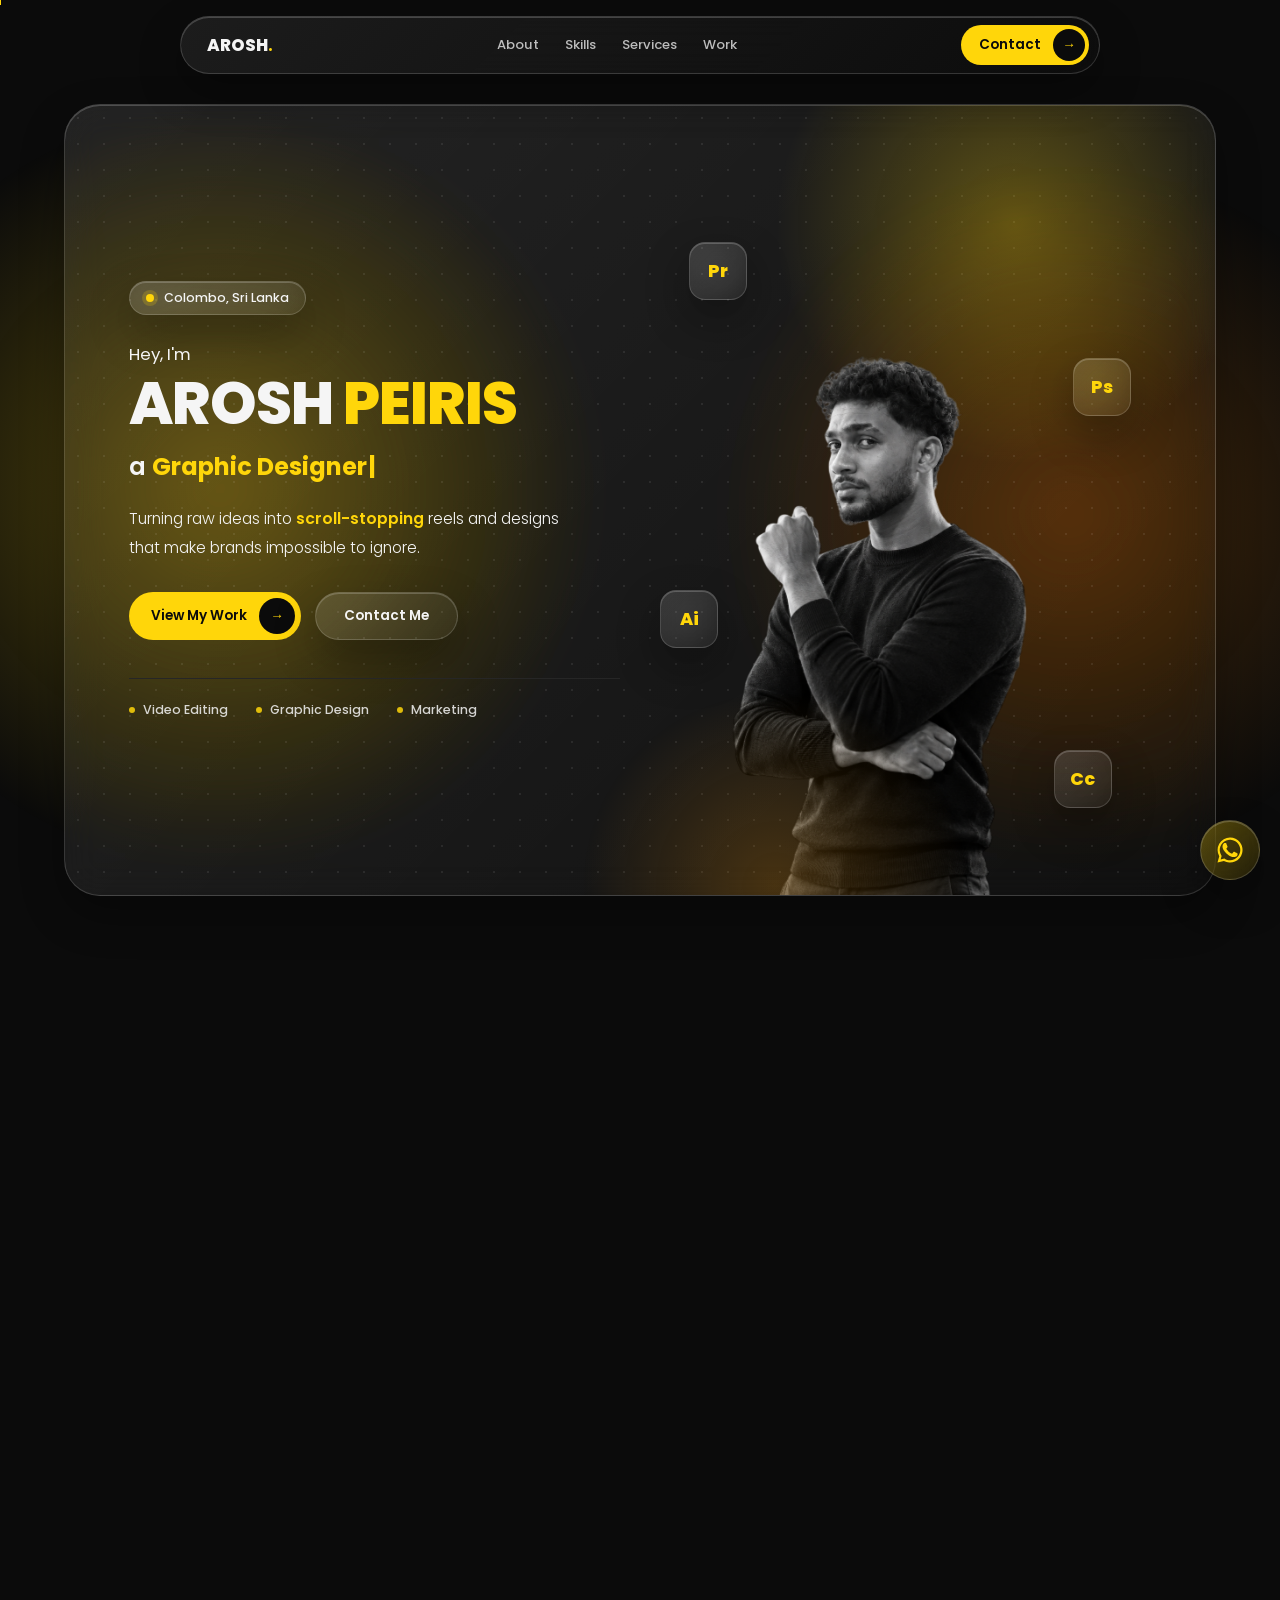
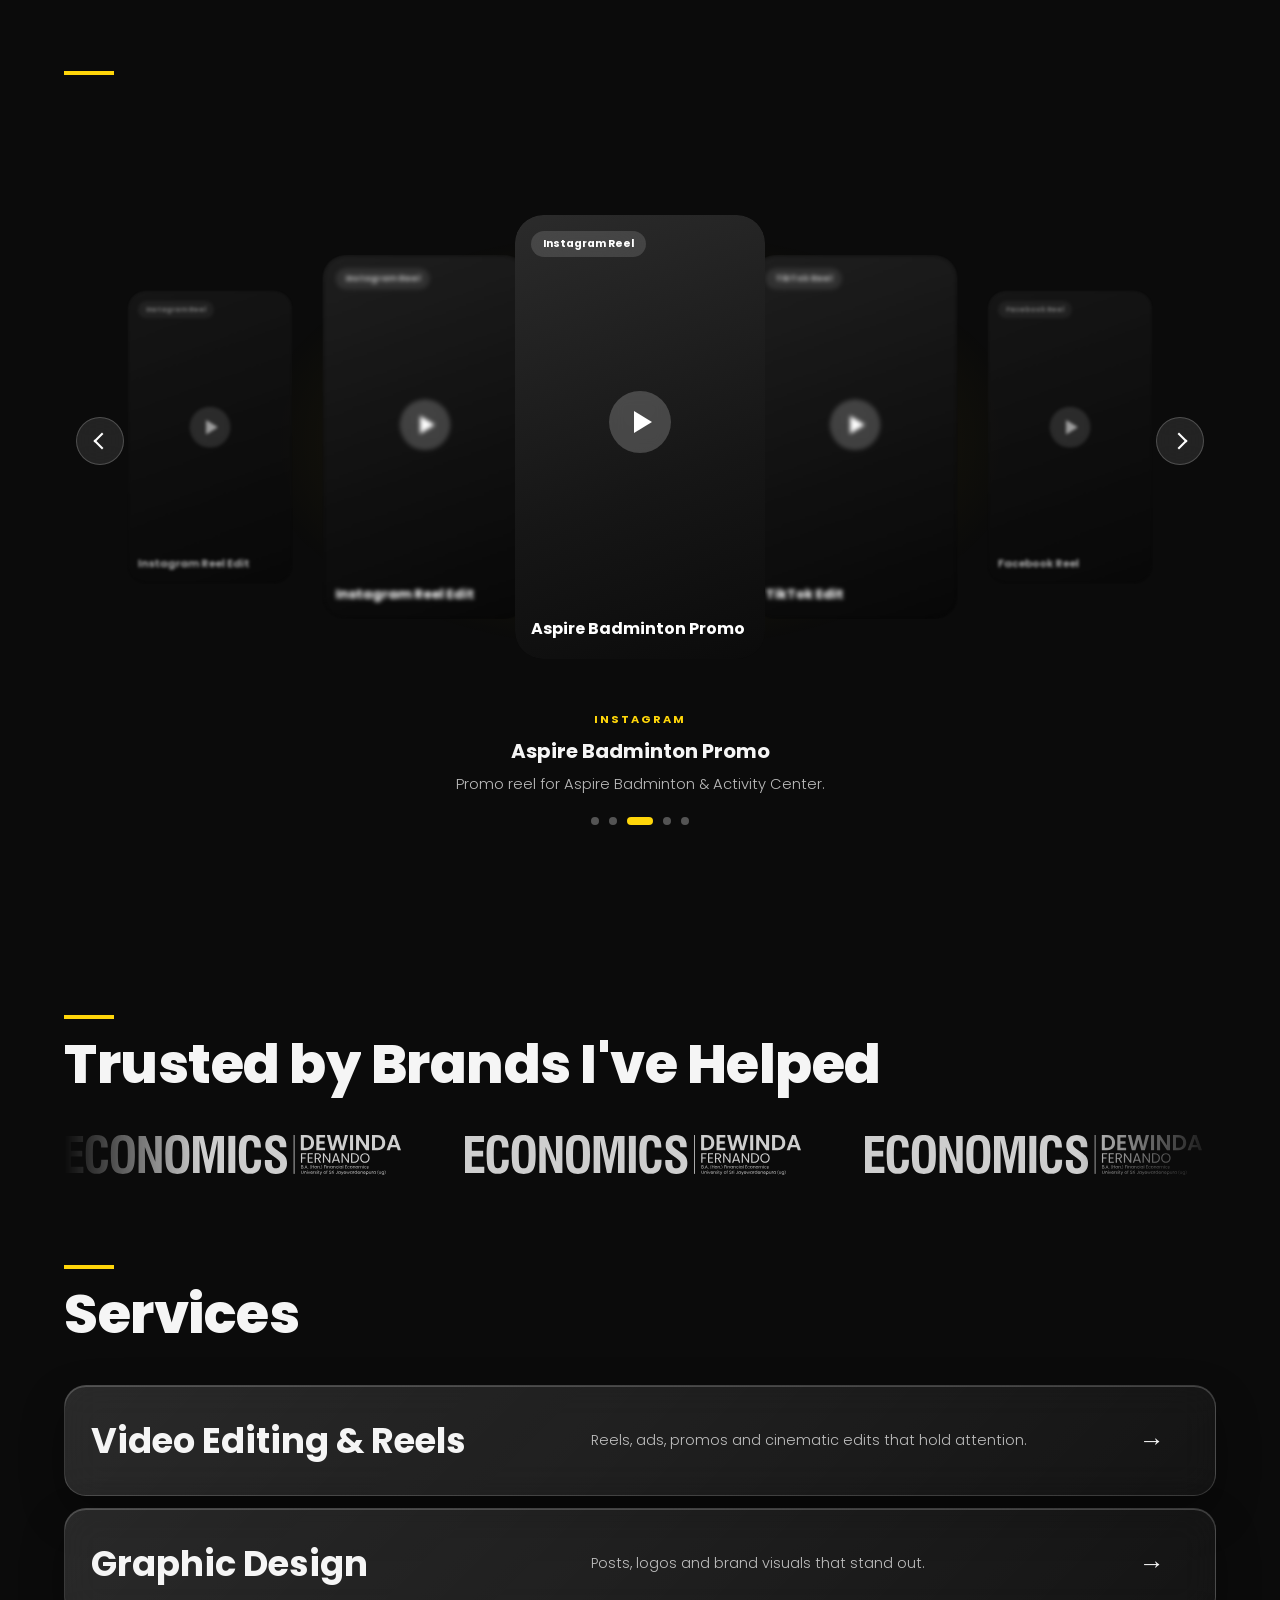
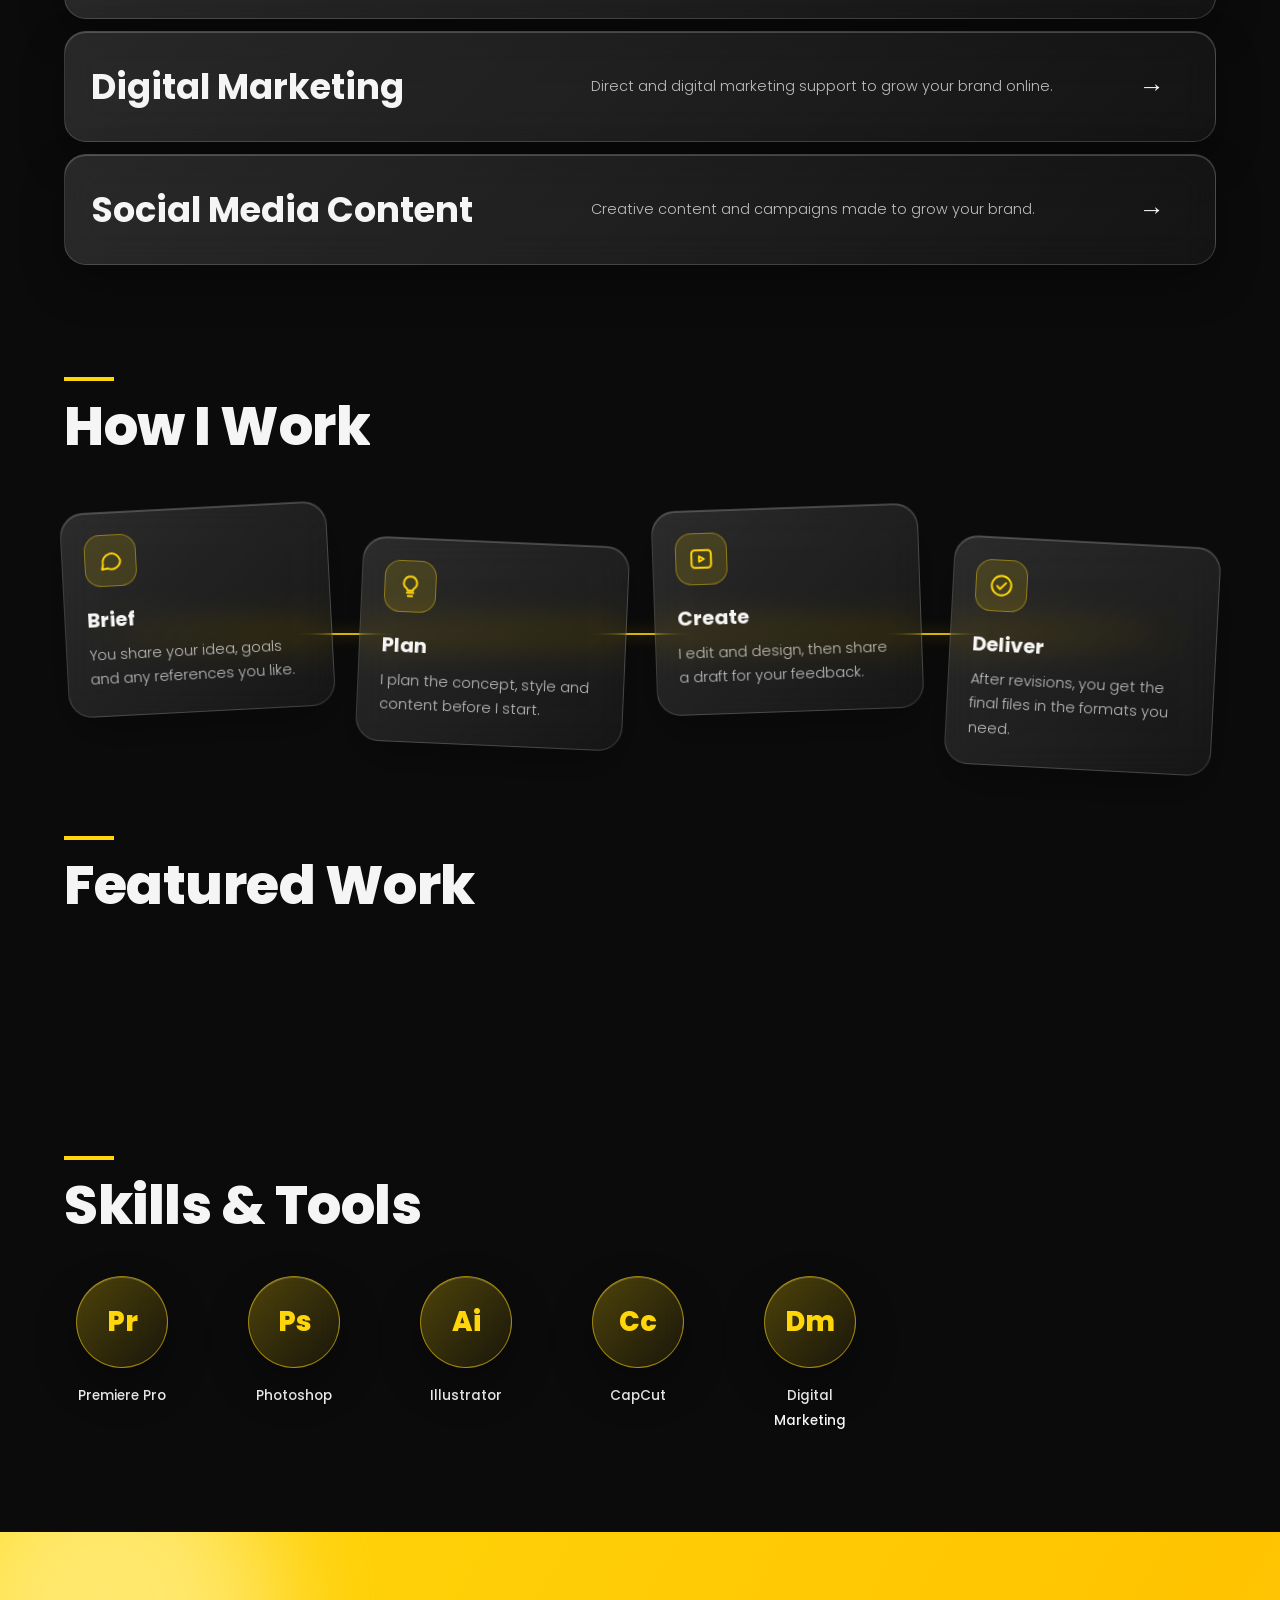
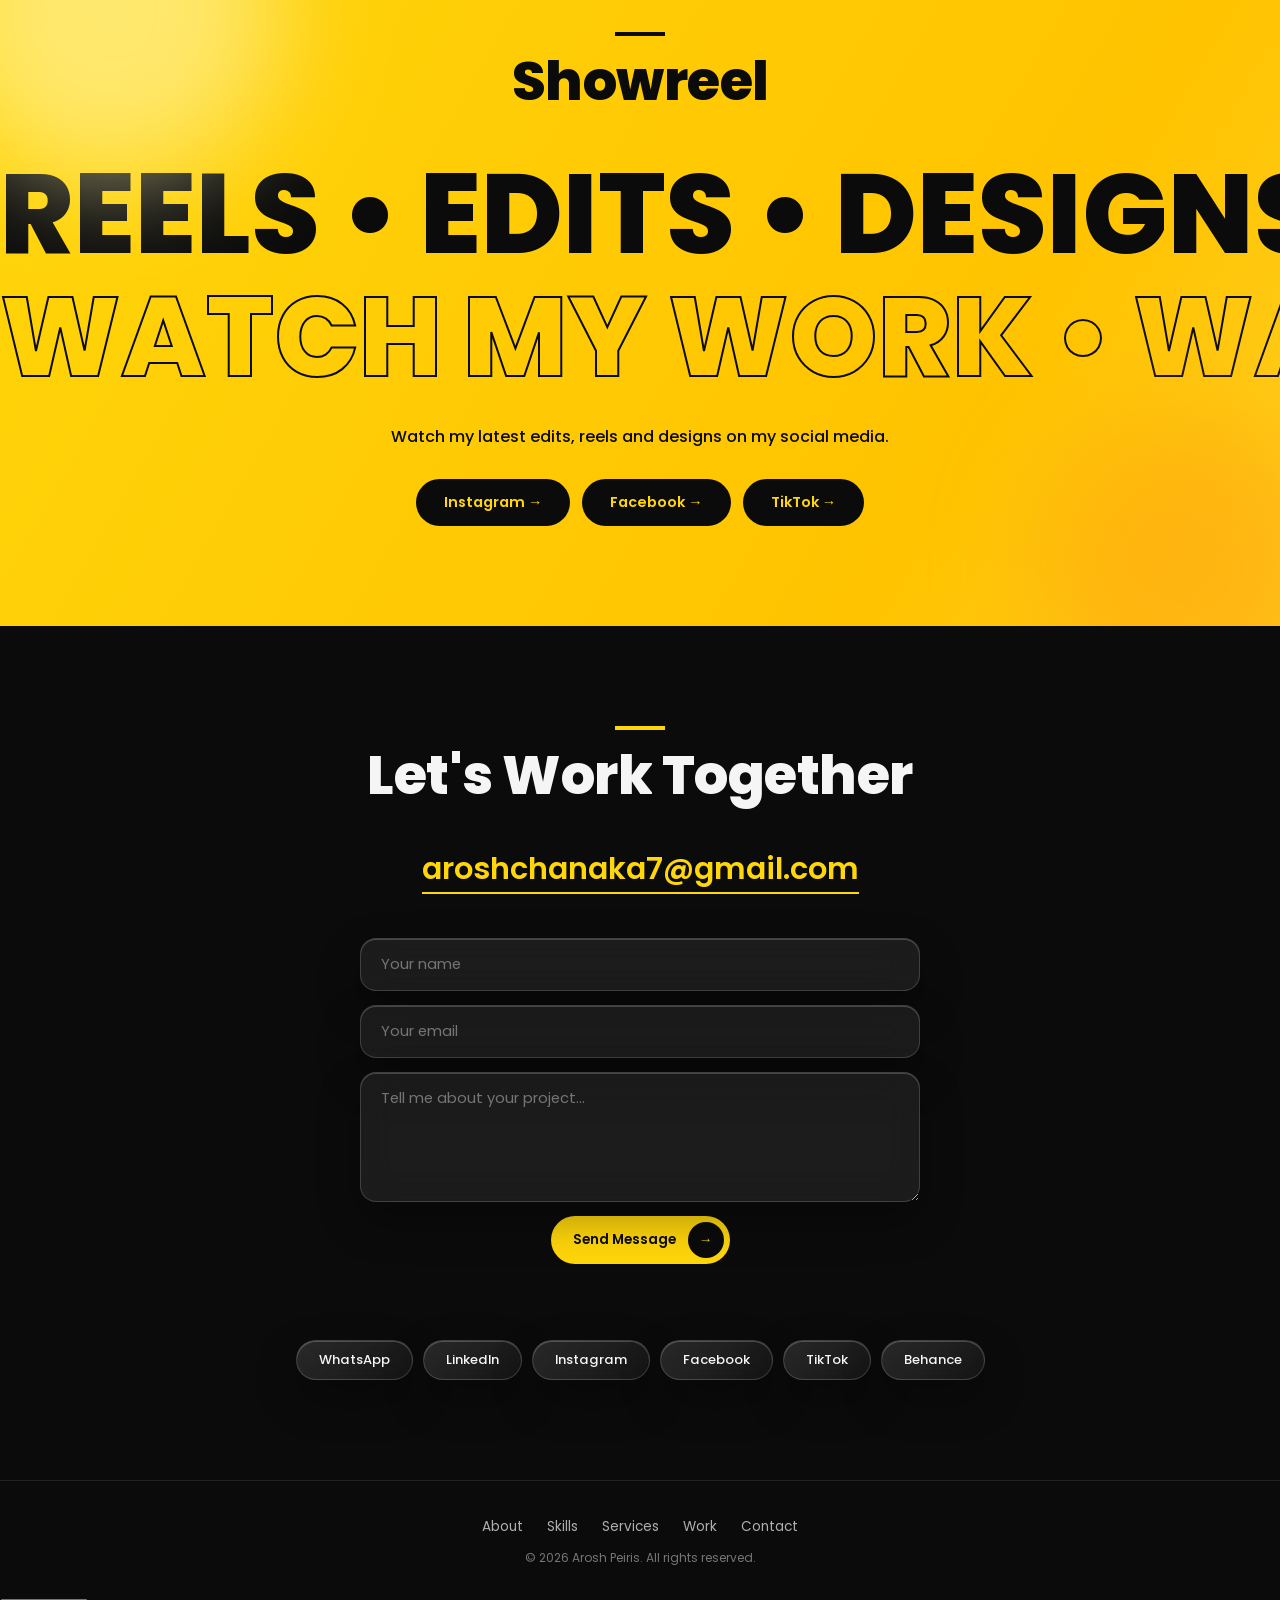
==== index.html @ 981b1f3e "Update index.html" ====
<!DOCTYPE html>
<html lang="en"><head><meta charset="UTF-8"><meta name="viewport" content="width=device-width,initial-scale=1.0">
<title>Arosh Peiris | Video Editor, Graphic Designer &amp; Junior Marketer</title>
<meta name="description" content="Arosh Peiris is a graphic designer at Light &amp; Shade, video editor and junior marketer from Colombo, Sri Lanka.">
<meta name="theme-color" content="#FFD60A"><link rel="canonical" href="https://aroshpeiris.github.io/">
<meta property="og:type" content="website"><meta property="og:title" content="Arosh Peiris | Video Editor &amp; Graphic Designer"><meta property="og:description" content="Premium video editing, graphic design and marketing content.">
<meta property="og:url" content="https://aroshpeiris.github.io/"><meta property="og:image" content="https://aroshpeiris.github.io/og.jpg"><meta name="twitter:card" content="summary_large_image">
<link rel="icon" href="data:image/svg+xml,<svg xmlns=%22http://www.w3.org/2000/svg%22 viewBox=%220 0 100 100%22><rect width=%22100%22 height=%22100%22 rx=%2222%22 fill=%22%23FFD60A%22/><text x=%2250%22 y=%2273%22 font-size=%2272%22 font-weight=%22800%22 text-anchor=%22middle%22 font-family=%22Arial%22 fill=%22%230B0B0B%22>A</text></svg>">
<link rel="preconnect" href="https://fonts.googleapis.com"><link rel="preconnect" href="https://fonts.gstatic.com" crossorigin>
<link href="https://fonts.googleapis.com/css2?family=Poppins:wght@300;400;500;600;700;800&display=swap" rel="stylesheet">
<link rel="stylesheet" href="style.css"></head><body>
<div id="intro"><div class="in-logo"><span style="--i:0">A</span><span style="--i:1">R</span><span style="--i:2">O</span><span style="--i:3">S</span><span style="--i:4">H</span><span style="--i:5" class="dot">.</span></div><div class="in-bar"><i></i></div></div>
<div id="bar"></div>
<nav class="nav"><a class="logo" href="#">AROSH<b>.</b></a><div class="nav-links"><a href="#aboutme">About</a><a href="#skills">Skills</a><a href="#services">Services</a><a href="#projects">Work</a></div><a class="btn" href="#contact">Contact <i>→</i></a></nav>

<header class="hero"><div class="in-w"><div class="panel">
<div class="hl"><span class="pill">Colombo, Sri Lanka</span>
<p class="hey">Hey, I'm</p><h1>Arosh <span>Peiris</span></h1><p class="typed-line">a <b id="typed"></b></p>
<p class="hdesc">Turning raw ideas into <b>scroll-stopping</b> reels and designs that make brands impossible to ignore.</p>
<div class="hero-btns"><a class="btn" href="#projects">View My Work <i>→</i></a><a class="btn2" href="#contact">Contact Me</a></div>
<div class="hstats"><span>Video Editing</span><span>Graphic Design</span><span>Marketing</span></div></div>
<div class="hv"><span class="fl f1">Pr</span><span class="fl f2">Ps</span><span class="fl f3">Ai</span><span class="fl f4">Cc</span><img src="hero.png" alt="Arosh Peiris" onload="this.parentNode.classList.add('has')" onerror="if(!this.dataset.t){this.dataset.t=1;this.src='hero.PNG'}else{this.remove()}"></div>
</div></div></header>

<section id="aboutme"><div class="in-w reveal"><div class="about"><div class="me-photo"></div><div>
<h2 class="big tx">About Me</h2>
<p>I'm a Graphic Designer, Video Editor, and Digital Marketer passionate about creating premium visuals and engaging content that helps brands stand out.</p>
<p>From social media reels and promotional videos to brand designs and digital marketing content, I combine creativity with strategy to deliver work that captures attention and builds brand value.</p>
<p>With hands-on industry experience and a Professional Certificate in Marketing from SLIM, I focus on creating impactful designs, compelling videos, and creative solutions tailored to each client's goals.</p>
<p>Let's work together to bring your ideas to life.</p>
<a class="btn" href="#contact" style="margin-top:10px">Let's Work Together <i>→</i></a></div></div>
</div></section>

<section id="reels" style="padding-top:0"><div class="in-w reveal"><h2 class="big tx">Recently Edited Reels</h2>
<!-- reels wenas karanna: reels.js file eka witharak edit karanna -->
<div class="cf" id="cf"><div class="cf-glow"></div><button class="cf-nav prev" aria-label="Previous reel"></button><button class="cf-nav next" aria-label="Next reel"></button></div><div class="cf-cap" id="cfCap"><span class="cap-tag"></span><h3></h3><p></p></div>
<div class="cf-dots" id="cfDots"></div></div></section>

<section class="clientsec"><div class="in-w reveal"><h2 class="big tx">Trusted by Brands I've Helped</h2><div class="marquee"><div class="track"><div class="set"><img src="logos/client1.png" alt="Client 1"><img src="logos/client2.png" alt="Client 2"><img src="logos/client3.png" alt="Client 3"><img src="logos/client4.png" alt="Client 4"><img src="logos/client5.png" alt="Client 5"></div><div class="set" aria-hidden="true"><img src="logos/client1.png" alt="Client 1"><img src="logos/client2.png" alt="Client 2"><img src="logos/client3.png" alt="Client 3"><img src="logos/client4.png" alt="Client 4"><img src="logos/client5.png" alt="Client 5"></div></div></div></div></section>

<section id="services" style="padding-top:40px"><div class="in-w reveal"><h2 class="big tx">Services</h2><div class="srv"><a href="#contact"><h3>Video Editing &amp; Reels</h3><p>Reels, ads, promos and cinematic edits that hold attention.</p><i>→</i></a><a href="#contact"><h3>Graphic Design</h3><p>Posts, logos and brand visuals that stand out.</p><i>→</i></a><a href="#contact"><h3>Digital Marketing</h3><p>Direct and digital marketing support to grow your brand online.</p><i>→</i></a><a href="#contact"><h3>Social Media Content</h3><p>Creative content and campaigns made to grow your brand.</p><i>→</i></a></div></div></section>

<section id="process" style="padding-top:0"><div class="in-w reveal"><h2 class="big tx">How I Work</h2><div class="steps"><div class="step"><i class="si"><svg viewBox="0 0 24 24"><path d="M21 12a8 8 0 0 1-11.5 7.2L4 20l1-4.3A8 8 0 1 1 21 12z"/></svg></i><b>Brief</b><p>You share your idea, goals and any references you like.</p></div><div class="step"><i class="si"><svg viewBox="0 0 24 24"><path d="M9 18h6M10 21h4M12 3a6 6 0 0 0-3.5 10.9c.6.5 1 1.2 1 2.1h5c0-.9.4-1.6 1-2.1A6 6 0 0 0 12 3z"/></svg></i><b>Plan</b><p>I plan the concept, style and content before I start.</p></div><div class="step"><i class="si"><svg viewBox="0 0 24 24"><rect x="3" y="4" width="18" height="16" rx="3"/><path d="M10 9.5v5l4.5-2.5z"/></svg></i><b>Create</b><p>I edit and design, then share a draft for your feedback.</p></div><div class="step"><i class="si"><svg viewBox="0 0 24 24"><circle cx="12" cy="12" r="9"/><path d="M8 12.5l2.7 2.7L16 9.5"/></svg></i><b>Deliver</b><p>After revisions, you get the final files in the formats you need.</p></div></div></div></section>

<section id="projects" style="padding-top:0"><div class="in-w reveal"><h2 class="big tx">Featured Work</h2>
<!-- cards wenas karanna: projects.js eka edit karanna -->
<div class="cats" id="cats"></div></div></section>

<section id="skills"><div class="in-w reveal"><h2 class="big tx">Skills &amp; Tools</h2><div class="skills"><div class="skill"><i>Pr</i><small>Premiere Pro</small></div><div class="skill"><i>Ps</i><small>Photoshop</small></div><div class="skill"><i>Ai</i><small>Illustrator</small></div><div class="skill"><i>Cc</i><small>CapCut</small></div><div class="skill"><i>Dm</i><small>Digital Marketing</small></div></div></div></section>

<section class="reel" id="showreel"><div class="blob b1"></div><div class="blob b2"></div><div class="in-w" style="position:relative;z-index:2"><h2 class="big tx">Showreel</h2></div>
<div class="mrow"><span>REELS • EDITS • DESIGNS • </span><span>REELS • EDITS • DESIGNS • </span></div>
<div class="mrow rev out"><span>WATCH MY WORK • WATCH MY WORK • </span><span>WATCH MY WORK • WATCH MY WORK • </span></div>
<div class="in-w" style="position:relative;z-index:2"><p class="sub">Watch my latest edits, reels and designs on my social media.</p>
<div class="sbtns"><a class="sbtn" href="https://www.instagram.com/chanaka_arosh" target="_blank" rel="noopener">Instagram →</a><a class="sbtn" href="https://www.facebook.com/share/1DnDnbj6gX/" target="_blank" rel="noopener">Facebook →</a><a class="sbtn" href="https://www.tiktok.com/@chanaka_arosh" target="_blank" rel="noopener">TikTok →</a></div></div></section>

<section class="contact" id="contact"><div class="in-w reveal"><h2 class="big tx">Let's Work Together</h2>
<a class="mail" href="mailto:aroshchanaka7@gmail.com">aroshchanaka7@gmail.com</a>
<form class="form" id="form" action="https://formspree.io/f/mkjoazpn" method="POST">
<input type="text" name="name" placeholder="Your name" required data-gramm="false" data-enable-grammarly="false">
<input type="email" name="email" placeholder="Your email" required data-gramm="false" data-enable-grammarly="false">
<textarea name="message" placeholder="Tell me about your project..." required data-gramm="false" data-gramm_editor="false" data-enable-grammarly="false"></textarea>
<input class="hp" type="text" name="_gotcha" tabindex="-1" autocomplete="off">
<button class="btn" type="submit">Send Message <i>→</i></button><p id="formMsg"></p></form>
<div class="socials"><a href="https://wa.me/94713135026" target="_blank" rel="noopener">WhatsApp</a><a href="https://www.linkedin.com/in/arosh-peiris-531b35323/" target="_blank" rel="noopener">LinkedIn</a><a href="https://www.instagram.com/chanaka_arosh" target="_blank" rel="noopener">Instagram</a><a href="https://www.facebook.com/share/1DnDnbj6gX/" target="_blank" rel="noopener">Facebook</a><a href="https://www.tiktok.com/@chanaka_arosh" target="_blank" rel="noopener">TikTok</a><a href="https://www.behance.net/chanakaarosh2" target="_blank" rel="noopener">Behance</a></div></div></section>

<footer><div class="fnav"><a href="#aboutme">About</a><a href="#skills">Skills</a><a href="#services">Services</a><a href="#projects">Work</a><a href="#contact">Contact</a></div><p>© 2026 Arosh Peiris. All rights reserved.</p></footer>
<div class="wp" id="wp" aria-hidden="true"><div class="wp-in">
<div class="wp-bar"><button class="wp-back" id="wpBack" type="button"><i></i>Back to Home</button></div>
<div class="wp-head"><p class="cap-tag" id="wpTag"></p><h2 id="wpTitle"></h2><p id="wpDesc"></p></div>
<div class="wp-grid" id="wpGrid"></div></div></div>
<div class="modal" id="modal"><button class="mclose" id="mclose" aria-label="Close">×</button><div id="mbox"></div></div>
<a class="wa" href="https://wa.me/94713135026?text=Hi%20Arosh%2C%20I%20saw%20your%20portfolio!" target="_blank" rel="noopener" aria-label="WhatsApp"><svg viewBox="0 0 24 24"><path d="M17.5 14.4c-.3-.1-1.8-.9-2-1-.3-.1-.5-.1-.7.1-.2.3-.8 1-.9 1.2-.2.2-.3.2-.6.1-.3-.1-1.3-.5-2.4-1.5-.9-.8-1.5-1.8-1.7-2.1-.2-.3 0-.5.1-.6l.4-.5c.1-.2.2-.3.3-.5.1-.2 0-.4 0-.5-.1-.1-.7-1.6-.9-2.2-.2-.6-.5-.5-.7-.5h-.6c-.2 0-.5.1-.8.4-.3.3-1 1-1 2.5s1.1 2.9 1.2 3.1c.1.2 2.1 3.2 5.1 4.5.7.3 1.3.5 1.7.6.7.2 1.4.2 1.9.1.6-.1 1.8-.7 2-1.4.3-.7.3-1.3.2-1.4-.1-.1-.3-.2-.6-.3zM12 2a10 10 0 0 0-8.6 15L2 22l5.1-1.3A10 10 0 1 0 12 2zm0 18.2c-1.5 0-3-.4-4.2-1.2l-.3-.2-3 .8.8-2.9-.2-.3A8.2 8.2 0 1 1 12 20.2z"/></svg></a>
<script src="reels.js"></script>
<script src="projects.js"></script>
<script src="script.js"></script></body></html>
---- style.css ----
:root{--y:#FFD60A;--d:#0B0B0B;--c:#141414;--l:#F5F5F5}
*{margin:0;padding:0;box-sizing:border-box}
html{scroll-behavior:smooth;overflow-x:hidden}
body{font-family:'Poppins',sans-serif;background:var(--d);color:var(--l);overflow-x:hidden;max-width:100%}
a{color:inherit;text-decoration:none}img{max-width:100%}
.in-w{max-width:1200px;margin:0 auto;padding:0 24px}
section{padding:100px 0}
.ysec{background:var(--y);color:var(--d)}
h2.big{font-size:clamp(2rem,5vw,3.4rem);font-weight:800;line-height:1.1;letter-spacing:-.5px;margin-bottom:40px;position:relative;padding-top:20px}
h2.big::before{content:"";position:absolute;top:0;left:0;width:50px;height:4px;background:var(--y)}
.ysec h2.big::before{background:var(--d)}
.btn{display:inline-flex;align-items:center;gap:12px;background:var(--y);color:var(--d);font:600 .85rem 'Poppins',sans-serif;padding:6px 6px 6px 22px;border-radius:50px;border:0;cursor:pointer;transition:.3s}
.btn i{font-style:normal;width:36px;height:36px;border-radius:50%;background:var(--d);color:var(--y);display:grid;place-items:center;transition:.3s}
.btn:hover{transform:translateY(-3px);box-shadow:0 10px 26px rgba(255,214,10,.3)}.btn:hover i{transform:rotate(-45deg)}
.btn2{display:inline-flex;align-items:center;padding:13px 28px;border-radius:50px;border:2px solid currentColor;font-weight:600;font-size:.85rem;transition:.3s}
.btn2:hover{transform:translateY(-3px)}
#bar{position:fixed;top:0;left:0;height:4px;width:0;background:var(--d);box-shadow:0 0 0 1px var(--y);z-index:2000}
/* nav */
.nav{position:fixed;top:16px;left:50%;transform:translateX(-50%);z-index:1500;display:flex;align-items:center;justify-content:space-between;gap:24px;padding:8px 10px 8px 26px;border-radius:60px;background:var(--d);color:var(--l);border:1px solid #2a2a2a;width:min(920px,calc(100% - 28px))}
.logo{font-weight:800;font-size:1.05rem}.logo b{color:var(--y)}
.nav-links{display:flex;gap:26px;font-size:.82rem;font-weight:500}.nav-links a{opacity:.75;transition:.3s}.nav-links a:hover{opacity:1;color:var(--y)}
.nav .btn{padding:4px 4px 4px 18px}.nav .btn i{width:32px;height:32px}
/* hero */
.hero{padding:104px 0 0}
.panel{position:relative;overflow:hidden;border-radius:36px;border:1px solid #262626;background:radial-gradient(circle at 78% 60%,rgba(255,214,10,.26),transparent 55%),#101010;display:grid;grid-template-columns:1.1fr .9fr;gap:40px;align-items:center;padding:clamp(28px,5vw,64px);min-height:min(78vh,700px)}
.hl{position:relative;z-index:2}
.pill{display:inline-flex;align-items:center;gap:10px;font-size:.78rem;font-weight:500;border:1px solid #333;border-radius:50px;padding:7px 16px;margin-bottom:26px;background:rgba(255,255,255,.03)}
.pill::before{content:"";width:8px;height:8px;border-radius:50%;background:var(--y);box-shadow:0 0 0 4px rgba(255,214,10,.2)}
.hey{font-size:1.05rem;opacity:.8}
.hero h1{font-size:clamp(1.9rem,4.6vw,4.2rem);font-weight:800;line-height:1.05;letter-spacing:-1px;white-space:nowrap;text-transform:uppercase;margin:6px 0 14px}
.hero h1 span{color:var(--y)}
.typed-line{font-size:clamp(1.1rem,2vw,1.5rem);font-weight:600;margin-bottom:18px;min-height:1.6em}.typed-line b{color:var(--y)}
#typed::after{content:"|";margin-left:2px;animation:blink 1s steps(1) infinite}
.hdesc{font-weight:300;opacity:.8;line-height:1.8;max-width:480px;margin-bottom:30px;font-size:.98rem}
.hero-btns{display:flex;flex-wrap:wrap;gap:14px}
.btn2:hover{background:var(--y);color:var(--d);border-color:var(--y)}
.hstats{display:flex;flex-wrap:wrap;gap:10px 28px;margin-top:38px;padding-top:22px;border-top:1px solid #262626;font-size:.78rem;font-weight:500}
.hstats span{display:flex;align-items:center;gap:8px;opacity:.85}.hstats span::before{content:"";width:6px;height:6px;border-radius:50%;background:var(--y)}
.hv{position:relative;align-self:stretch;display:flex;align-items:flex-end;justify-content:center;min-height:400px;margin-bottom:calc(-1*clamp(28px,5vw,64px))}
.hv.has .hv img{position:relative;z-index:1;height:100%;max-height:540px;width:auto;max-width:100%;object-fit:contain;object-position:bottom;animation:photoIn 1.4s ease both .2s}
/* band */
.band{background:var(--d);color:var(--y);overflow:hidden;padding:18px 0;border-block:1px solid #222}
.mrow{display:flex;width:max-content;animation:scroll 26s linear infinite}.mrow.rev{animation-direction:reverse}
.band .mrow span{font-size:clamp(1.2rem,3vw,2rem);font-weight:800;white-space:nowrap;padding-right:30px}
/* about */
.about{display:grid;grid-template-columns:.85fr 1.15fr;gap:70px;align-items:center}
.me-photo{position:relative;aspect-ratio:4/5;border-radius:30px;background:url('about.jpg') center/cover,linear-gradient(160deg,#FFD60A,#3a3000 55%,#141414);isolation:isolate}
.me-photo::after{content:"";position:absolute;inset:16px -16px -16px 16px;background:var(--y);border-radius:30px;z-index:-1}
.about p{font-weight:300;line-height:1.9;opacity:.85;margin-bottom:16px}
.resume{display:grid;grid-template-columns:1fr 1fr;gap:50px;margin-top:70px}
.rcol h3{font-size:.8rem;letter-spacing:3px;color:var(--y);text-transform:uppercase;margin-bottom:6px}
.ritem{padding:20px 0;border-top:1px solid #2a2a2a}
.ritem .d{font-size:.8rem;color:var(--y);font-weight:500;margin-bottom:6px}
.ritem .t{font-size:1.15rem;font-weight:700;line-height:1.3}
.ritem .s{font-size:.9rem;opacity:.75;margin-top:4px}
.ritem .k{font-size:.8rem;opacity:.5;margin-top:8px}
/* skills */
.skills{display:flex;flex-wrap:wrap;gap:40px 56px}
.skill{text-align:center;width:116px}
.skill i{font-style:normal;width:92px;height:92px;border-radius:50%;background:var(--d);color:var(--y);display:grid;place-items:center;font:800 1.7rem 'Poppins',sans-serif;margin:0 auto 14px;transition:.4s}
.skill:hover i{transform:translateY(-12px) rotate(-10deg);box-shadow:0 16px 30px rgba(0,0,0,.35)}
.skill small{font-size:.85rem;font-weight:600}
/* clients */
.clients{display:flex;align-items:center;gap:30px;padding:34px 0}
.clients small{font-size:.72rem;opacity:.6;min-width:120px}
.marquee{overflow:hidden;flex:1;min-width:0;-webkit-mask-image:linear-gradient(to right,transparent,#000 12%,#000 88%,transparent);mask-image:linear-gradient(to right,transparent,#000 12%,#000 88%,transparent)}
.track{display:flex;width:max-content;animation:scroll 25s linear infinite}.marquee:hover .track{animation-play-state:paused}
.set{display:flex;align-items:center;gap:60px;padding-right:60px}
.set img{height:36px;width:auto;filter:grayscale(1) brightness(0) invert(1);opacity:.6;transition:.3s}.set img:hover{filter:none;opacity:1}
/* services */
.srv{isolation:isolate}
.srv a{display:grid;grid-template-columns:1fr 1.1fr 50px;gap:20px;align-items:center;padding:34px 20px;border-top:1px solid #262626;position:relative;overflow:hidden;transition:color .4s}
.srv a:last-child{border-bottom:1px solid #262626}
.srv a::before{content:"";position:absolute;inset:0;background:var(--y);transform:translateY(101%);transition:transform .45s cubic-bezier(.2,.7,.2,1);z-index:-1}
.srv a:hover{color:var(--d)}.srv a:hover::before{transform:none}
.srv h3{font-size:clamp(1.3rem,3vw,2.2rem);font-weight:700}.srv p{font-size:.9rem;font-weight:300;opacity:.75}
.srv i{font-style:normal;font-size:1.6rem;transition:transform .4s}.srv a:hover i{transform:rotate(-45deg)}
/* work */
.filters{display:flex;flex-wrap:wrap;gap:10px;margin-bottom:34px}
.filters button{font:500 .85rem 'Poppins',sans-serif;background:0;color:var(--l);border:1px solid #333;padding:9px 24px;border-radius:50px;cursor:pointer;transition:.3s}
.filters button:hover,.filters button.active{background:var(--y);color:var(--d);border-color:var(--y)}
.grid{display:grid;grid-template-columns:repeat(auto-fill,minmax(300px,1fr));gap:34px 26px}
.card{display:block;animation:up .6s ease both}.card.hide{display:none}
.thumb{position:relative;aspect-ratio:4/3;border-radius:22px;background-size:cover;background-position:center;overflow:hidden;transition:.5s}
.thumb::after{content:"View Project";position:absolute;inset:0;display:grid;place-items:center;background:rgba(255,214,10,.92);color:var(--d);font-weight:700;font-size:1.1rem;opacity:0;transition:.4s}
.card:hover .thumb::after{opacity:1}.card:hover .thumb{transform:scale(.97) rotate(-1deg)}
.cinfo{display:flex;justify-content:space-between;align-items:flex-start;gap:12px;padding:16px 4px}
.cinfo h4{font-size:1.15rem}.cinfo p{font-size:.82rem;opacity:.6;font-weight:300;margin-top:2px}
.tag{font-size:.68rem;font-weight:700;letter-spacing:1px;color:var(--y);border:1px solid var(--y);padding:4px 12px;border-radius:20px;white-space:nowrap}
/* showreel */
.reel{position:relative;overflow:hidden;color:var(--d);padding:100px 0;background:linear-gradient(120deg,#FFD60A,#FFC300,#FFE45C,#F2B705,#FFD60A);background-size:300% 300%;animation:grad 8s ease infinite;text-align:center}
.blob{position:absolute;border-radius:50%;filter:blur(55px);pointer-events:none}
.b1{width:340px;height:340px;background:#fff6b0;opacity:.6;top:-90px;left:-60px;animation:f1 9s ease-in-out infinite}
.b2{width:300px;height:300px;background:#ff9f0a;opacity:.5;right:-60px;bottom:-90px;animation:f2 11s ease-in-out infinite}
.reel h2.big::before{left:50%;transform:translateX(-50%);background:var(--d)}
.reel .mrow span{font-size:clamp(2.6rem,9vw,7rem);font-weight:800;line-height:1.1;white-space:nowrap;padding-right:40px}
.reel .mrow.out span{color:transparent;-webkit-text-stroke:2px var(--d)}
.reel p.sub{max-width:520px;margin:26px auto 30px;font-weight:500}
.sbtns{display:flex;flex-wrap:wrap;justify-content:center;gap:12px}
.sbtn{background:var(--d);color:var(--y);font-weight:600;font-size:.9rem;padding:13px 28px;border-radius:50px;transition:.3s}.sbtn:hover{transform:translateY(-4px)}
/* contact */
.contact{text-align:center}.contact h2.big::before{left:50%;transform:translateX(-50%)}
.mail{display:inline-block;font-size:clamp(1.05rem,3vw,1.9rem);font-weight:600;color:var(--y);border-bottom:2px solid var(--y);margin-bottom:44px;word-break:break-all}
.form{display:grid;gap:14px;max-width:560px;margin:0 auto 40px;text-align:left}
.form input,.form textarea{font:.92rem 'Poppins',sans-serif;color:var(--l);background:#141414;border:1px solid #2c2c2c;padding:15px 20px;border-radius:16px;outline:0;width:100%;transition:border-color .3s}
.form input:focus,.form textarea:focus{border-color:var(--y)}.form textarea{min-height:130px;resize:vertical}.form .btn{justify-self:center}
.form input:-webkit-autofill{-webkit-box-shadow:0 0 0 1000px #141414 inset;-webkit-text-fill-color:#F5F5F5}
.hp{position:absolute;left:-9999px}#formMsg{text-align:center;font-size:.9rem;min-height:22px}#formMsg.ok{color:var(--y)}#formMsg.err{color:#ff6b6b}
.socials{display:flex;flex-wrap:wrap;justify-content:center;gap:10px}
.socials a{border:1px solid #333;padding:9px 22px;border-radius:50px;font-size:.82rem;font-weight:500;transition:.3s}.socials a:hover{background:var(--y);color:var(--d);border-color:var(--y);transform:translateY(-3px)}
footer{border-top:1px solid #222;text-align:center;padding:36px 24px 28px}
.fnav{display:flex;flex-wrap:wrap;justify-content:center;gap:8px 24px;margin-bottom:12px;font-size:.85rem}.fnav a{opacity:.7;transition:.3s}.fnav a:hover{opacity:1;color:var(--y)}
footer p{font-size:.75rem;opacity:.45;margin-top:12px}
.modal{position:fixed;inset:0;background:rgba(0,0,0,.94);z-index:3000;display:none;align-items:center;justify-content:center;padding:20px}.modal.open{display:flex}
.modal img{max-width:100%;max-height:88vh;border-radius:16px}
.mclose{position:absolute;top:18px;right:22px;width:46px;height:46px;border-radius:50%;border:0;background:var(--y);color:var(--d);font-size:1.6rem;cursor:pointer}
.wa{position:fixed;right:20px;bottom:20px;z-index:1400;width:60px;height:60px;border-radius:50%;background:var(--d);color:var(--y);border:2px solid var(--y);display:grid;place-items:center;animation:pulse 2s infinite;transition:.3s}
.wa:hover{transform:scale(1.12) rotate(-8deg)}.wa svg{width:30px;height:30px;fill:currentColor}
.reveal{opacity:0;transform:translateY(50px);transition:opacity .9s,transform .9s}.reveal.show{opacity:1;transform:none}
.w{display:inline-block;overflow:hidden;vertical-align:top;padding-bottom:.14em;margin-bottom:-.14em}
.w>i{display:inline-block;font-style:normal;transform:translateY(115%);transition:transform .8s cubic-bezier(.2,.7,.2,1);transition-delay:calc(var(--i)*45ms)}.tx.in .w>i{transform:none}
@keyframes scroll{to{transform:translateX(-50%)}}@keyframes blink{50%{opacity:0}}
@keyframes up{from{opacity:0;transform:translateY(30px)}to{opacity:1;transform:none}}
@keyframes grad{50%{background-position:100% 50%}}@keyframes f1{50%{transform:translate(140px,80px)}}@keyframes f2{50%{transform:translate(-150px,-70px)}}
@keyframes photoIn{from{opacity:0;filter:blur(28px);transform:translateY(40px) scale(1.06)}to{opacity:1;filter:blur(0);transform:none}}
@keyframes pulse{0%{box-shadow:0 0 0 0 rgba(255,214,10,.6)}70%{box-shadow:0 0 0 18px rgba(255,214,10,0)}100%{box-shadow:0 0 0 0 rgba(255,214,10,0)}}
@media(max-width:800px){
section{padding:70px 0}.in-w{padding:0 20px}.nav-links{display:none}.nav{padding-left:20px}
.about{grid-template-columns:1fr;gap:50px}.resume{grid-template-columns:1fr;gap:30px;margin-top:50px}
.skills{justify-content:center;gap:28px 30px}.skill{width:96px}.skill i{width:76px;height:76px;font-size:1.4rem}
.srv a{grid-template-columns:1fr 30px;padding:26px 8px}.srv p{display:none}
.clients{flex-direction:column;gap:14px;text-align:center;align-items:stretch}.clients small{min-width:0}.set img{height:28px}
.grid{grid-template-columns:1fr}.reel{padding:80px 0}}
.me-photo::after{display:none}.me-photo{box-shadow:16px 16px 0 var(--y)}
@media(max-width:800px){.me-photo{box-shadow:10px 10px 0 var(--y);margin-right:10px}}

.band{margin-top:30px}
@media(max-width:800px){.hero{padding-top:92px}.panel{grid-template-columns:1fr;gap:10px;padding:28px 22px 0;border-radius:28px}
.hero h1{font-size:clamp(1.6rem,8.6vw,2.8rem);letter-spacing:-.5px}.hv{min-height:300px;margin-bottom:0;order:2}.hv img{max-height:340px}.hstats{margin-top:28px}.hdesc{font-size:.92rem}}

/* v5.2: hero motion, bigger clients */
.panel{background:radial-gradient(rgba(255,255,255,.06) 1px,transparent 1px) 0 0/26px 26px,#101010}
.panel::before,.panel::after{content:"";position:absolute;border-radius:50%;pointer-events:none;filter:blur(40px)}
.panel::before{width:520px;height:520px;right:-60px;top:-140px;background:radial-gradient(circle,rgba(255,214,10,.3),transparent 65%);animation:drift 11s ease-in-out infinite alternate}
.panel::after{width:420px;height:420px;right:20%;bottom:-200px;background:radial-gradient(circle,rgba(255,159,10,.22),transparent 65%);animation:drift 14s ease-in-out infinite alternate-reverse}
@keyframes drift{to{transform:translate(-90px,70px) scale(1.15)}}
.hl>*{animation:up .8s ease both}
.hl>:nth-child(2){animation-delay:.1s}.hl>:nth-child(3){animation-delay:.2s}.hl>:nth-child(4){animation-delay:.3s}.hl>:nth-child(5){animation-delay:.4s}.hl>:nth-child(6){animation-delay:.5s}.hl>:nth-child(7){animation-delay:.6s}
.hv img{animation:photoIn 1.4s ease both .2s,floaty 6s ease-in-out 1.6s infinite alternate;translate:calc(var(--mx,0)*-10px) calc(var(--my,0)*-6px)}
@keyframes floaty{to{transform:translateY(-12px)}}
.fl{position:absolute;z-index:2;width:58px;height:58px;border-radius:16px;background:rgba(20,20,20,.85);border:1px solid rgba(255,214,10,.5);color:var(--y);display:grid;place-items:center;font-weight:800;font-size:1.1rem;box-shadow:0 12px 30px rgba(0,0,0,.45);animation:bob 5s ease-in-out infinite alternate;translate:calc(var(--mx,0)*18px) calc(var(--my,0)*18px)}
.f1{top:10%;left:6%}.f2{top:26%;right:4%;animation-delay:-1.5s}.f3{bottom:34%;left:0;animation-delay:-3s}.f4{bottom:12%;right:8%;animation-delay:-2s}
@keyframes bob{to{transform:translateY(-18px) rotate(5deg)}}
.clientsec{padding:90px 0 50px}.clientsec .marquee{margin-top:10px}
.set{gap:90px;padding-right:90px}.set img{height:64px;opacity:.8}
@media(max-width:800px){.clientsec{padding:60px 0 30px}.set{gap:56px;padding-right:56px}.set img{height:44px}.fl{width:46px;height:46px;font-size:.95rem;border-radius:13px}}

/* reels (fan layout) */
.reels{display:flex;justify-content:center;align-items:center;padding:50px 0 40px}
.rcard{--r:-3deg;--ty:0px;position:relative;flex:none;width:clamp(150px,18vw,232px);aspect-ratio:9/16;margin-left:-22px;border-radius:28px;overflow:hidden;cursor:pointer;background:linear-gradient(160deg,#FFD60A,#3a3000 55%,#141414);transform:rotate(var(--r)) translateY(var(--ty));transition:transform .5s cubic-bezier(.2,.7,.2,1),box-shadow .5s;box-shadow:0 20px 50px rgba(0,0,0,.5)}
.rcard:first-child{margin-left:0}
.rcard:nth-child(2){--r:2.5deg;--ty:-18px}.rcard:nth-child(3){--r:-2deg;--ty:14px}.rcard:nth-child(4){--r:3.5deg;--ty:-14px}.rcard:nth-child(5){--r:-3deg;--ty:8px}
.rcard:hover{transform:rotate(0) translateY(-16px) scale(1.05);z-index:5;box-shadow:0 30px 60px rgba(255,214,10,.25)}
.rcard video{position:absolute;inset:0;width:100%;height:100%;object-fit:cover}
.rcard.miss video{display:none}
.rcard::before{content:"";position:absolute;inset:0;background:linear-gradient(to top,rgba(0,0,0,.75),transparent 40%);z-index:1;pointer-events:none}
.rtag{display:none;position:absolute;left:14px;top:14px;z-index:2;font-size:.7rem;font-weight:600;color:var(--d)}
.rcard.miss .rtag{display:block}
.rname{position:absolute;left:14px;bottom:14px;z-index:2;display:flex;align-items:center;gap:8px;font-size:.78rem;font-weight:600}
.rname i{font-style:normal;width:28px;height:28px;border-radius:50%;background:var(--y);color:var(--d);display:grid;place-items:center;font-weight:800;font-size:.8rem}
.rpp{position:absolute;right:12px;bottom:12px;z-index:3;width:34px;height:34px;border-radius:50%;border:0;background:rgba(255,255,255,.18);backdrop-filter:blur(6px);cursor:pointer;display:grid;place-items:center}
.rpp::before{content:"";width:10px;height:12px;border-left:3px solid #fff;border-right:3px solid #fff}
.rcard.paused .rpp::before,.rcard.miss .rpp::before{width:0;height:0;border:0;border-left:10px solid #fff;border-top:6px solid transparent;border-bottom:6px solid transparent;margin-left:3px}
.rfollow{text-align:center;margin-top:20px}
@media(max-width:800px){.reels{justify-content:flex-start;overflow-x:auto;scroll-snap-type:x mandatory;gap:14px;padding:30px 20px 24px;margin:0 -20px;-webkit-overflow-scrolling:touch;scrollbar-width:none}
.rcard,.rcard:first-child{width:62vw;margin-left:0;scroll-snap-align:center;transform:rotate(calc(var(--r)*.4))}.rcard:hover{transform:none}}
.modal video{max-width:100%;max-height:88vh;border-radius:16px;background:#000}
.rcard{margin-left:-10px}.rcard:first-child{margin-left:0}@media(max-width:800px){.rcard{margin-left:0}}

a.rcard{display:block;color:inherit}
.rgo{position:absolute;right:12px;top:12px;z-index:3;width:34px;height:34px;border-radius:50%;background:var(--y);color:var(--d);display:grid;place-items:center;font-weight:800;opacity:0;transform:scale(.6);transition:.3s}
.rcard:hover .rgo{opacity:1;transform:none}
@media(hover:none){.rgo{opacity:1;transform:none}}

/* reels: play on site */
.rgo{display:none}
.rcard.miss .rtag{display:block;color:var(--d);font-weight:700}
.rplay{display:none;position:absolute;left:50%;top:50%;z-index:3;width:62px;height:62px;margin:-31px 0 0 -31px;border-radius:50%;background:var(--y);place-items:center;box-shadow:0 10px 30px rgba(0,0,0,.4);transition:transform .3s}
.rplay::before{content:"";margin-left:5px;border-left:18px solid var(--d);border-top:11px solid transparent;border-bottom:11px solid transparent}
.rcard.miss .rplay{display:grid}.rcard.miss:hover .rplay{transform:scale(1.15)}
.modal iframe{width:min(400px,92vw);height:min(86vh,720px);border:0;border-radius:16px;background:#fff;display:block}

/* reels: play inside cards */
.rcard{aspect-ratio:17/37;cursor:default}
.rcard iframe{position:absolute;top:0;left:0;width:340px;border:0;transform-origin:0 0;background:#fff;z-index:2}
.rcard.emb::before,.rcard.emb .rname{display:none}
.rcard.empty .rtag{display:block;color:var(--d);font-weight:700}
.rcard.empty .rtag::after{content:"coming soon"}
.rcard.empty .rtag::before{content:"Reel "}
.rcard.empty .rtag{font-size:0}.rcard.empty .rtag::before,.rcard.empty .rtag::after{font-size:.75rem}

/* reels: autoplay preview + click opens the real reel */
.rcard{aspect-ratio:9/16;cursor:pointer}
.rcard.empty .rtag::before,.rcard.empty .rtag::after{content:none}
.rcard.miss .rpp{display:none}
.rcard .rgo{display:grid}

/* v5.5 */
#skills .skill i{background:none;border:2px solid var(--y);color:var(--y)}
#skills .skill:hover i{background:var(--y);color:var(--d)}
#skills .skill small{color:var(--l)}
.rname{display:none}

/* skills on dark */
#skills .skill i{background:transparent;border:2px solid var(--y);color:var(--y)}
#skills .skill:hover i{background:var(--y);color:var(--d);box-shadow:0 16px 30px rgba(255,214,10,.3)}
#skills .skill small{font-weight:500}

/* ===== mobile polish ===== */
@media(max-width:800px){
.hero h1{font-size:clamp(1.7rem,10.4vw,3rem)}
.hero-btns{flex-wrap:nowrap;gap:10px}
.hero .btn{padding:5px 5px 5px 16px;font-size:.8rem}.hero .btn i{width:32px;height:32px}
.hero .btn2{padding:11px 20px;font-size:.8rem}
.hv:not(.has){display:none}
.panel{padding-bottom:30px}.hv.has{margin-bottom:-30px}
.hdesc{margin-bottom:24px}
.grid{grid-template-columns:1fr 1fr;gap:22px 12px}
.thumb{aspect-ratio:4/5;border-radius:16px}
.cinfo{flex-direction:column;gap:8px;padding:10px 2px}
.cinfo h4{font-size:.95rem}.cinfo p{display:none}.tag{font-size:.6rem;padding:3px 10px}
.filters{gap:8px}.filters button{padding:8px 18px;font-size:.8rem}
.rcard,.rcard:first-child{width:66vw}
.reel .mrow span{font-size:clamp(2rem,11vw,3.4rem);line-height:1.3}
.sbtns{gap:10px}.sbtn{padding:11px 22px;font-size:.85rem}
.srv h3{font-size:1.15rem}
h2.big{margin-bottom:28px}
.mail{margin-bottom:34px}
}

/* how i work + faster logo loop */
.clientsec .track{animation-duration:14s}
.steps{display:grid;grid-template-columns:repeat(4,1fr);gap:28px}
.step{position:relative;padding-top:36px}
.step::before{content:"";position:absolute;top:4px;left:0;width:14px;height:14px;border-radius:50%;background:var(--y);box-shadow:0 0 0 6px rgba(255,214,10,.18)}
.step::after{content:"";position:absolute;top:10px;left:26px;right:-28px;height:2px;background:linear-gradient(90deg,var(--y),#2a2a2a)}
.step:last-child::after{display:none}
.step b{display:block;font-size:1.25rem;margin-bottom:8px}
.step p{font-size:.9rem;font-weight:300;opacity:.75;line-height:1.7}
@media(max-width:800px){.steps{grid-template-columns:1fr;gap:0}
.step{padding:0 0 30px 36px}.step::before{top:5px}
.step::after{top:24px;left:6px;right:auto;bottom:0;width:2px;height:auto;background:#2a2a2a}.step:last-child{padding-bottom:0}}

/* ===== GLASS EFFECT ===== */
:root{--bl:18px}
body::before,body::after{content:"";position:fixed;border-radius:50%;pointer-events:none;z-index:-1;filter:blur(110px)}
body::before{width:560px;height:560px;left:-160px;top:12%;background:rgba(255,214,10,.3);animation:gdrift 18s ease-in-out infinite alternate}
body::after{width:520px;height:520px;right:-140px;bottom:4%;background:rgba(255,140,10,.24);animation:gdrift 22s ease-in-out infinite alternate-reverse}
@keyframes gdrift{to{transform:translate(120px,-90px) scale(1.2)}}
.nav,.panel,.pill,.btn2,.fl,.filters button,.card,.srv a,.step,.form input,.form textarea,.socials a,.rtag,.wa,#skills .skill i{
 background:linear-gradient(135deg,rgba(255,255,255,.13),rgba(255,255,255,.04));
 -webkit-backdrop-filter:blur(var(--bl)) saturate(150%);backdrop-filter:blur(var(--bl)) saturate(150%);
 border:1px solid rgba(255,255,255,.16);
 box-shadow:inset 0 1px 0 rgba(255,255,255,.2),0 18px 44px rgba(0,0,0,.32)}
.nav{background:linear-gradient(135deg,rgba(40,40,40,.6),rgba(15,15,15,.45))}
.panel{background:radial-gradient(rgba(255,255,255,.08) 1px,transparent 1px) 0 0/26px 26px,linear-gradient(135deg,rgba(255,255,255,.1),rgba(255,255,255,.025))}
.card{padding:10px;border-radius:28px}.card .thumb{border-radius:20px}.cinfo{padding:14px 8px 6px}
.srv a{margin-bottom:12px;border-radius:22px;padding:28px 26px}
.srv a:last-child{border-bottom:1px solid rgba(255,255,255,.16)}
.step{padding:56px 22px 24px;border-radius:24px}.step::before{top:24px;left:22px}.step::after{display:none}
#skills .skill i{background:linear-gradient(135deg,rgba(255,214,10,.28),rgba(255,214,10,.06));border:1px solid rgba(255,214,10,.55)}
.form input,.form textarea{background:rgba(255,255,255,.07)}
.socials a{border-radius:50px}
.rcard{border:1px solid rgba(255,255,255,.2)}
.rtag,.rpp{box-shadow:none}
.wa{background:linear-gradient(135deg,rgba(255,214,10,.3),rgba(255,214,10,.1));color:var(--y)}
.filters button:hover,.filters button.active,.btn2:hover{background:var(--y);color:var(--d);border-color:var(--y)}
@media(max-width:800px){:root{--bl:12px}
.card{padding:8px;border-radius:22px}.card .thumb{border-radius:16px}
.srv a{padding:22px 18px;margin-bottom:10px}
.steps{gap:12px}.step,.step:last-child{padding:52px 20px 22px}.step::before{top:22px;left:20px}.step::after{display:none}
body::before{width:380px;height:380px}body::after{width:340px;height:340px}}
.rcard video{border-radius:inherit}
.rcard{isolation:isolate;-webkit-mask-image:-webkit-radial-gradient(white,black)}

/* ===== coverflow reels ===== */
.cf{--w:clamp(180px,62vw,250px);position:relative;height:calc(var(--w)*16/9 + 56px);margin:10px -24px 0;overflow:hidden;touch-action:pan-y;user-select:none;-webkit-user-select:none}
.cf-glow{position:absolute;left:50%;top:50%;width:min(100%,780px);height:85%;transform:translate(-50%,-50%);background:radial-gradient(closest-side,rgba(255,214,10,.26),transparent);pointer-events:none}
.cf .rcard{position:absolute;top:24px;left:50%;width:var(--w);margin:0 0 0 calc(var(--w)/-2);aspect-ratio:9/16;cursor:pointer;transition:transform .6s cubic-bezier(.2,.7,.2,1),opacity .6s,box-shadow .6s;will-change:transform}
.cf .rcard::after{content:"";position:absolute;inset:0;background:rgba(0,0,0,.55);z-index:2;pointer-events:none;transition:opacity .6s}
.cf .rcard.on::after{opacity:0}
.cf .rcard.on{box-shadow:0 0 0 1px rgba(255,214,10,.5),0 30px 70px rgba(255,214,10,.22)}
.cf .rcard.off{opacity:0;pointer-events:none}
.cf .rcard:not(.on) .rpp,.cf .rcard:not(.on) .rgo{opacity:0;pointer-events:none}
.cf .rcard .rgo{display:block;position:absolute;left:12px;bottom:12px;right:auto;top:auto;width:auto;height:auto;border-radius:50px;padding:9px 15px;font-size:.72rem;font-weight:600;color:#fff;background:rgba(0,0,0,.45);border:1px solid rgba(255,255,255,.3);opacity:1;transform:none;z-index:3;transition:opacity .4s}
.cf-nav{position:absolute;top:50%;margin-top:-24px;width:48px;height:48px;border-radius:50%;z-index:20;cursor:pointer;display:grid;place-items:center;color:#fff;border:1px solid rgba(255,255,255,.2);background:rgba(255,255,255,.1);-webkit-backdrop-filter:blur(12px);backdrop-filter:blur(12px)}
.cf-nav::before{content:"";width:10px;height:10px;border-top:2px solid #fff;border-right:2px solid #fff;transform:rotate(45deg);margin-right:3px}
.cf-nav.prev{left:3%}.cf-nav.next{right:3%}.cf-nav.prev::before{transform:rotate(-135deg);margin:0 0 0 3px}
.cf-nav:hover{background:var(--y)}.cf-nav:hover::before{border-color:var(--d)}
.cf-dots{display:flex;justify-content:center;gap:10px;margin-top:8px}
.cf-dots button{width:8px;height:8px;border-radius:8px;border:0;padding:0;background:rgba(255,255,255,.3);cursor:pointer;transition:.3s}
.cf-dots button.on{width:26px;background:var(--y)}
/* how i work icons */
.step::before{display:none}
.step,.step:last-child{padding:92px 22px 24px}
.si{position:absolute;top:22px;left:22px;width:52px;height:52px;border-radius:16px;display:grid;place-items:center;color:var(--y);background:rgba(255,214,10,.14);border:1px solid rgba(255,214,10,.4);transition:.3s}
.si svg{width:26px;height:26px;fill:none;stroke:currentColor;stroke-width:1.8;stroke-linecap:round;stroke-linejoin:round}
.step:hover .si{background:var(--y);color:var(--d);transform:translateY(-4px) rotate(-6deg)}
/* slower logos */
.clientsec .track{animation-duration:45s}
/* lighter glass blobs (no heavy blur filters) */
body::before,body::after{filter:none}
body::before{width:760px;height:760px;background:radial-gradient(closest-side,rgba(255,214,10,.3),transparent)}
body::after{width:700px;height:700px;background:radial-gradient(closest-side,rgba(255,140,10,.24),transparent)}
.panel::before,.panel::after{filter:none}
@media(max-width:800px){
.cf{--w:min(62vw,250px)}.cf-nav{display:none}
.step,.step:last-child{padding:88px 20px 22px}.si{top:20px;left:20px}
.nav{-webkit-backdrop-filter:blur(10px);backdrop-filter:blur(10px)}
.panel,.pill,.btn2,.fl,.filters button,.card,.srv a,.step,.form input,.form textarea,.socials a,.rtag,.wa,#skills .skill i{-webkit-backdrop-filter:none;backdrop-filter:none;box-shadow:inset 0 1px 0 rgba(255,255,255,.14)}
.panel::before,.panel::after,body::before,body::after{animation:none}
body::before{width:520px;height:520px}body::after{width:480px;height:480px}
.reel{animation:none}.blob{filter:none;animation:none}
.b1{background:radial-gradient(closest-side,rgba(255,246,176,.9),transparent)}.b2{background:radial-gradient(closest-side,rgba(255,159,10,.7),transparent)}
}

/* ===== v6: no yellow outline on reels, smaller + slower logos, intro animation ===== */
.cf .rcard{border:0;background:#0b0b0b}
.cf .rcard.miss{background:linear-gradient(160deg,#FFD60A,#3a3000 55%,#141414)}
.cf .rcard.on,.cf .rcard.on:hover{box-shadow:0 30px 70px rgba(0,0,0,.6)}
.cf .rcard:hover{box-shadow:0 20px 50px rgba(0,0,0,.5)}
.set{gap:64px;padding-right:64px}.set img{height:40px}
.clientsec .track{animation-duration:70s}
@media(max-width:800px){.set{gap:44px;padding-right:44px}.set img{height:30px}}
#intro{position:fixed;inset:0;z-index:5000;background:#0B0B0B;display:grid;place-items:center;transition:transform .9s cubic-bezier(.77,0,.18,1);animation:inFail .01s 4s forwards}
#intro.out{transform:translateY(-100%)}#intro.gone{display:none}
.in-logo{display:flex;overflow:hidden;font-size:clamp(2.4rem,10vw,5rem);font-weight:800;letter-spacing:-1px;padding-bottom:.1em}
.in-logo span{display:inline-block;transform:translateY(115%);animation:inUp .7s cubic-bezier(.2,.7,.2,1) forwards;animation-delay:calc(var(--i)*.08s)}
.in-logo .dot{color:var(--y)}
.in-bar{position:absolute;bottom:20%;left:50%;width:min(220px,50vw);height:3px;transform:translateX(-50%);background:rgba(255,255,255,.15);overflow:hidden;border-radius:3px}
.in-bar i{display:block;height:100%;background:var(--y);transform:scaleX(0);transform-origin:left;animation:inBar 1.4s ease forwards}
@keyframes inUp{to{transform:none}}@keyframes inBar{to{transform:scaleX(1)}}@keyframes inFail{to{visibility:hidden;pointer-events:none}}
body:not(.ready) .hl>*,body:not(.ready) .hv img,body:not(.ready) .fl{animation-play-state:paused}

/* ===== v7: reels sides not black, How I Work cascade + travelling line ===== */
.cf .rcard::after{background:rgba(0,0,0,.28)}
.steps{position:relative;align-items:start;padding-top:10px}
.step{--r:0deg;--ty:0px;--n:0}
.step:nth-child(1){--r:-3deg;--n:0}.step:nth-child(2){--r:2.5deg;--ty:34px;--n:1}.step:nth-child(3){--r:-2deg;--n:2}.step:nth-child(4){--r:3deg;--ty:34px;--n:3}
.steps .step{position:relative;z-index:1;opacity:0;transform:translateY(46px) rotate(var(--r));transition:opacity .8s ease,transform .9s cubic-bezier(.2,.7,.2,1),background .3s}
.steps.in .step{opacity:1;transform:translateY(var(--ty)) rotate(var(--r));transition-delay:calc(var(--n)*.3s)}
.steps.in .step:hover{transform:translateY(calc(var(--ty) - 8px)) rotate(0deg);transition-delay:0s}
.steps::before{content:"";position:absolute;z-index:0;left:4%;right:4%;top:calc(50% + 17px);height:2px;background:linear-gradient(90deg,transparent,var(--y) 14%,var(--y) 86%,transparent);box-shadow:0 0 14px rgba(255,214,10,.55);transform:scaleX(0);transform-origin:left;transition:transform 1.8s cubic-bezier(.4,0,.2,1) .2s}
.steps.in::before{transform:scaleX(1)}
.steps::after{content:"";position:absolute;z-index:0;top:calc(50% + 17px);left:4%;width:12px;height:12px;margin:-5px 0 0 -6px;border-radius:50%;background:var(--y);box-shadow:0 0 0 6px rgba(255,214,10,.2),0 0 22px var(--y);opacity:0}
.steps.in::after{animation:travel 4.5s ease-in-out 2s infinite}
@keyframes travel{0%{left:4%;opacity:0}10%{opacity:1}90%{opacity:1}100%{left:96%;opacity:0}}
@keyframes travelY{0%{top:6%;opacity:0}10%{opacity:1}90%{opacity:1}100%{top:94%;opacity:0}}
@media(max-width:800px){
.steps{padding:0 0 0 26px;gap:16px}
.steps::before{left:7px;right:auto;top:5%;bottom:5%;width:2px;height:auto;background:linear-gradient(180deg,transparent,var(--y) 12%,var(--y) 88%,transparent);transform:scaleY(0);transform-origin:top}
.steps.in::before{transform:scaleY(1)}
.steps::after{left:8px;top:5%;margin:0 0 0 -6px}
.steps.in::after{animation:travelY 4.5s ease-in-out 2s infinite}
.step:nth-child(1){--r:-2deg;--ty:0px}.step:nth-child(2){--r:2deg;--ty:0px}.step:nth-child(3){--r:-2deg;--ty:0px}.step:nth-child(4){--r:2deg;--ty:0px}
.step:nth-child(even){margin-left:12px}.step:nth-child(odd){margin-right:12px}}
/* project cards: no emoji arrow, no stuck overlay on phones */
.thumb::after{letter-spacing:.5px;font-size:1rem}
@media(hover:none){.thumb::after{display:none}}

/* ===== v8: reels from reels.js (sound icon, embeds) ===== */
.cf{height:calc(var(--w)*2 + 56px)}
.cf .rcard{aspect-ratio:1/2;background:#0b0b0b}
.cf .rcard.miss{background:linear-gradient(160deg,#FFD60A,#3a3000 55%,#141414)}
.cf .rcard.live{background:#fff}
.cf .rcard.live .rplay,.cf .rcard.live .rtag{display:none}
.cf .rcard.emb::before{display:none}
.cf .rcard .rtag{display:block}
.cf .rcard:not(.miss) .rtag{display:none}
.rsnd{position:absolute;right:54px;bottom:12px;z-index:3;width:34px;height:34px;border-radius:50%;border:0;background:rgba(255,255,255,.18);-webkit-backdrop-filter:blur(6px);backdrop-filter:blur(6px);cursor:pointer;display:grid;place-items:center;padding:0}
.rsnd svg{width:18px;height:18px;fill:none;stroke:#fff;stroke-width:1.9;stroke-linecap:round;stroke-linejoin:round}
.rsnd.loud{background:var(--y)}.rsnd.loud svg{stroke:var(--d)}
.cf .rcard:not(.on) .rsnd{opacity:0;pointer-events:none}
.cf .rcard a.rgo{text-decoration:none}

/* ===== v9: cleaner reels (2:3 cards, captions) ===== */
.cf{height:calc(var(--w)*1.5 + 56px)}
.cf .rcard{aspect-ratio:2/3}
.cf-cap{text-align:center;max-width:560px;margin:14px auto 0;min-height:104px;padding:0 10px}
.cf-cap .cap-tag{display:inline-block;font-size:.7rem;font-weight:700;letter-spacing:2px;text-transform:uppercase;color:var(--y);margin-bottom:8px}
.cf-cap h3{font-size:1.25rem;font-weight:700;margin-bottom:6px}
.cf-cap p{font-size:.92rem;font-weight:300;opacity:.75;line-height:1.7}
.cf-cap.in{animation:capIn .5s ease both}
@keyframes capIn{from{opacity:0;transform:translateY(10px)}to{opacity:1;transform:none}}
.cf .rcard.miss .rtag{top:16px;left:16px;background:rgba(0,0,0,.55);color:var(--y);padding:5px 12px;border-radius:50px;font-size:.66rem;box-shadow:none;border:0}
.rtitle{display:none;position:absolute;left:16px;right:16px;bottom:20px;z-index:3;font-size:1rem;font-weight:700;line-height:1.3;color:#fff}
.cf .rcard.miss .rtitle{display:block}.cf .rcard.live .rtitle{display:none}
.cf .rcard.miss .rplay{margin-top:-46px}
@media(max-width:800px){.cf-cap{min-height:120px}.cf-cap h3{font-size:1.1rem}}

.hdesc b{color:var(--y);font-weight:600}
.hdesc{max-width:440px}

/* ===== v10: reel embeds cropped to the video, 9:16 cards ===== */
.cf{height:calc(var(--w)*16/9 + 56px)}
.cf .rcard{aspect-ratio:9/16}
.cf .rcard.live{background:#000}
.rcard iframe{transition:opacity .5s}
.cf .rcard.emb .rgo{top:12px;bottom:auto;left:12px}
.cf .rcard.emb:not(.live) .rgo{display:none}
@media(max-width:800px){.cf .rcard.emb .rgo{padding:7px 12px}}

/* ===== v11: no yellow on cards, blurred side cards, no edge lines ===== */
.cf .rcard{background:#101010;outline:0;border:0}
.cf .rcard.miss{background:linear-gradient(160deg,#2b2b2b,#161616 60%,#0b0b0b)}
.cf .rcard.live{background:#000}
.cf .rcard{transition:transform .6s cubic-bezier(.2,.7,.2,1),opacity .6s,box-shadow .6s,filter .6s}
.cf .rcard:not(.on){filter:blur(2.5px)}
.cf .rcard.miss .rplay{background:rgba(255,255,255,.2);-webkit-backdrop-filter:blur(8px);backdrop-filter:blur(8px);box-shadow:none}
.cf .rcard.miss .rplay::before{border-left-color:#fff}
.cf .rcard.miss:hover .rplay{background:rgba(255,255,255,.32)}
.cf .rcard.miss .rtag{color:#fff;background:rgba(255,255,255,.14)}
.cf-glow{opacity:.5}

/* ===== v12: bigger hero ===== */
.panel{grid-template-columns:1fr 1fr;min-height:min(88vh,800px)}
.hv{min-height:500px}
.hv img{max-height:700px}
@media(max-width:800px){.panel{grid-template-columns:1fr;min-height:0}.hv{min-height:400px}.hv img{max-height:450px}}

/* ===== v13: side cards show the real reel (blurred), compact How I Work on phones ===== */
.cf .rcard:not(.on) iframe{pointer-events:none}
@media(max-width:800px){
.steps{gap:12px;padding-left:22px}
.step,.step:last-child{padding:16px 16px 16px 78px;border-radius:18px}
.si{top:16px;left:16px;width:48px;height:48px;border-radius:14px}
.si svg{width:22px;height:22px}
.step b{font-size:1.05rem;margin-bottom:4px}
.step p{font-size:.82rem;line-height:1.55}
.step:nth-child(1){--r:-1deg}.step:nth-child(2){--r:1deg}.step:nth-child(3){--r:-1deg}.step:nth-child(4){--r:1deg}
.step:nth-child(even){margin-left:8px}.step:nth-child(odd){margin-right:8px}
}
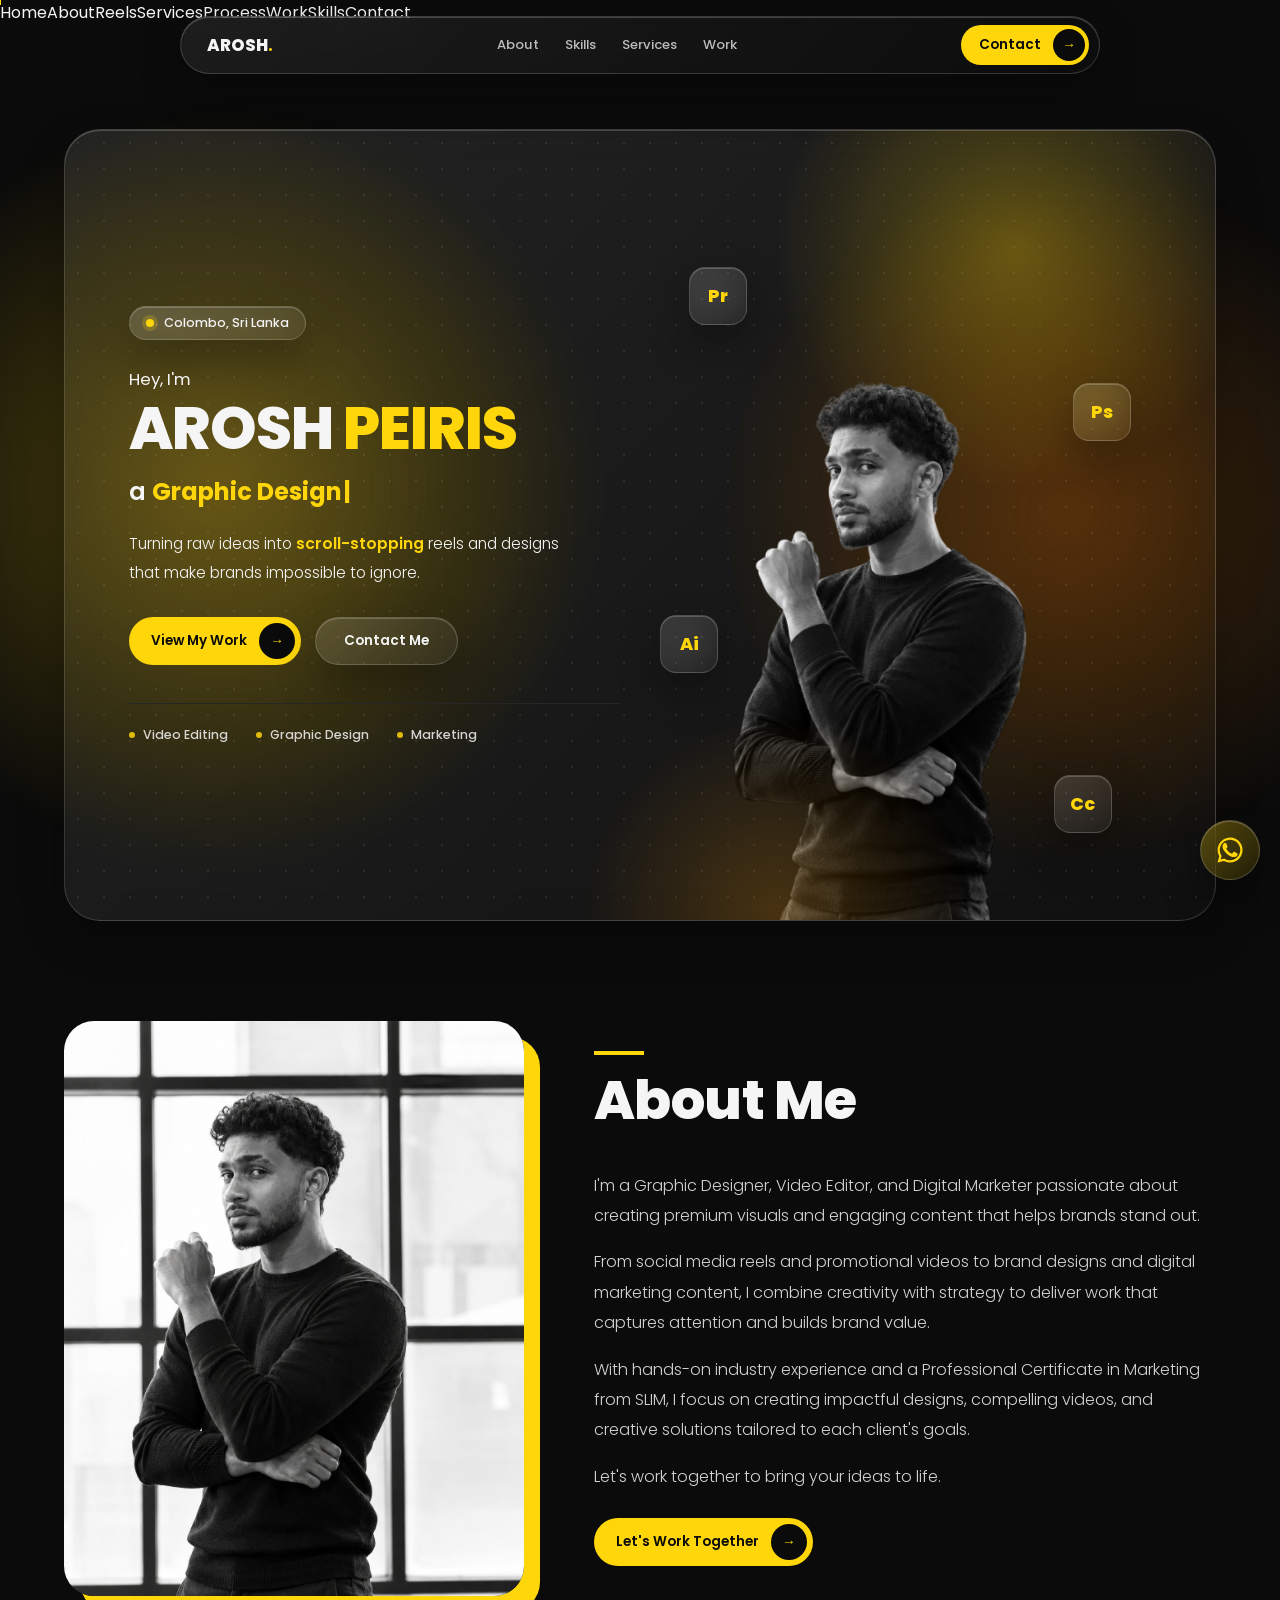
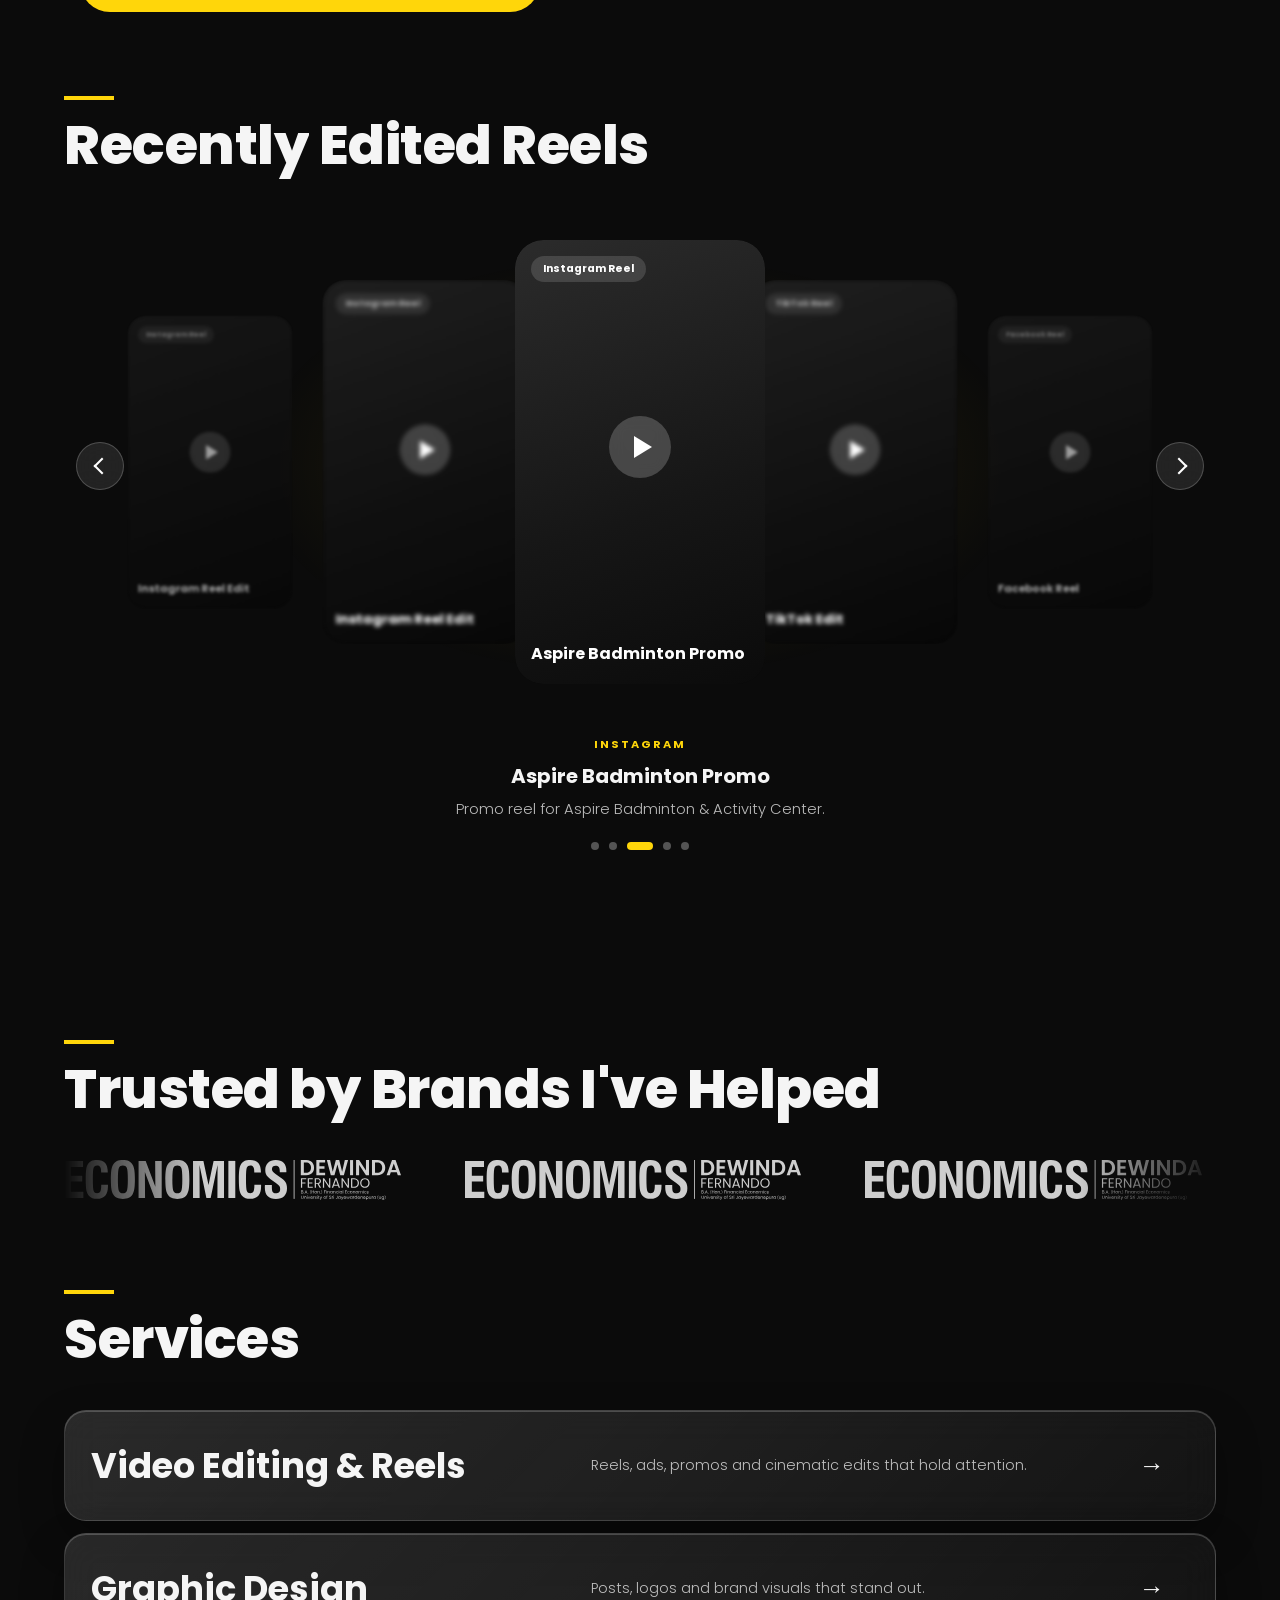
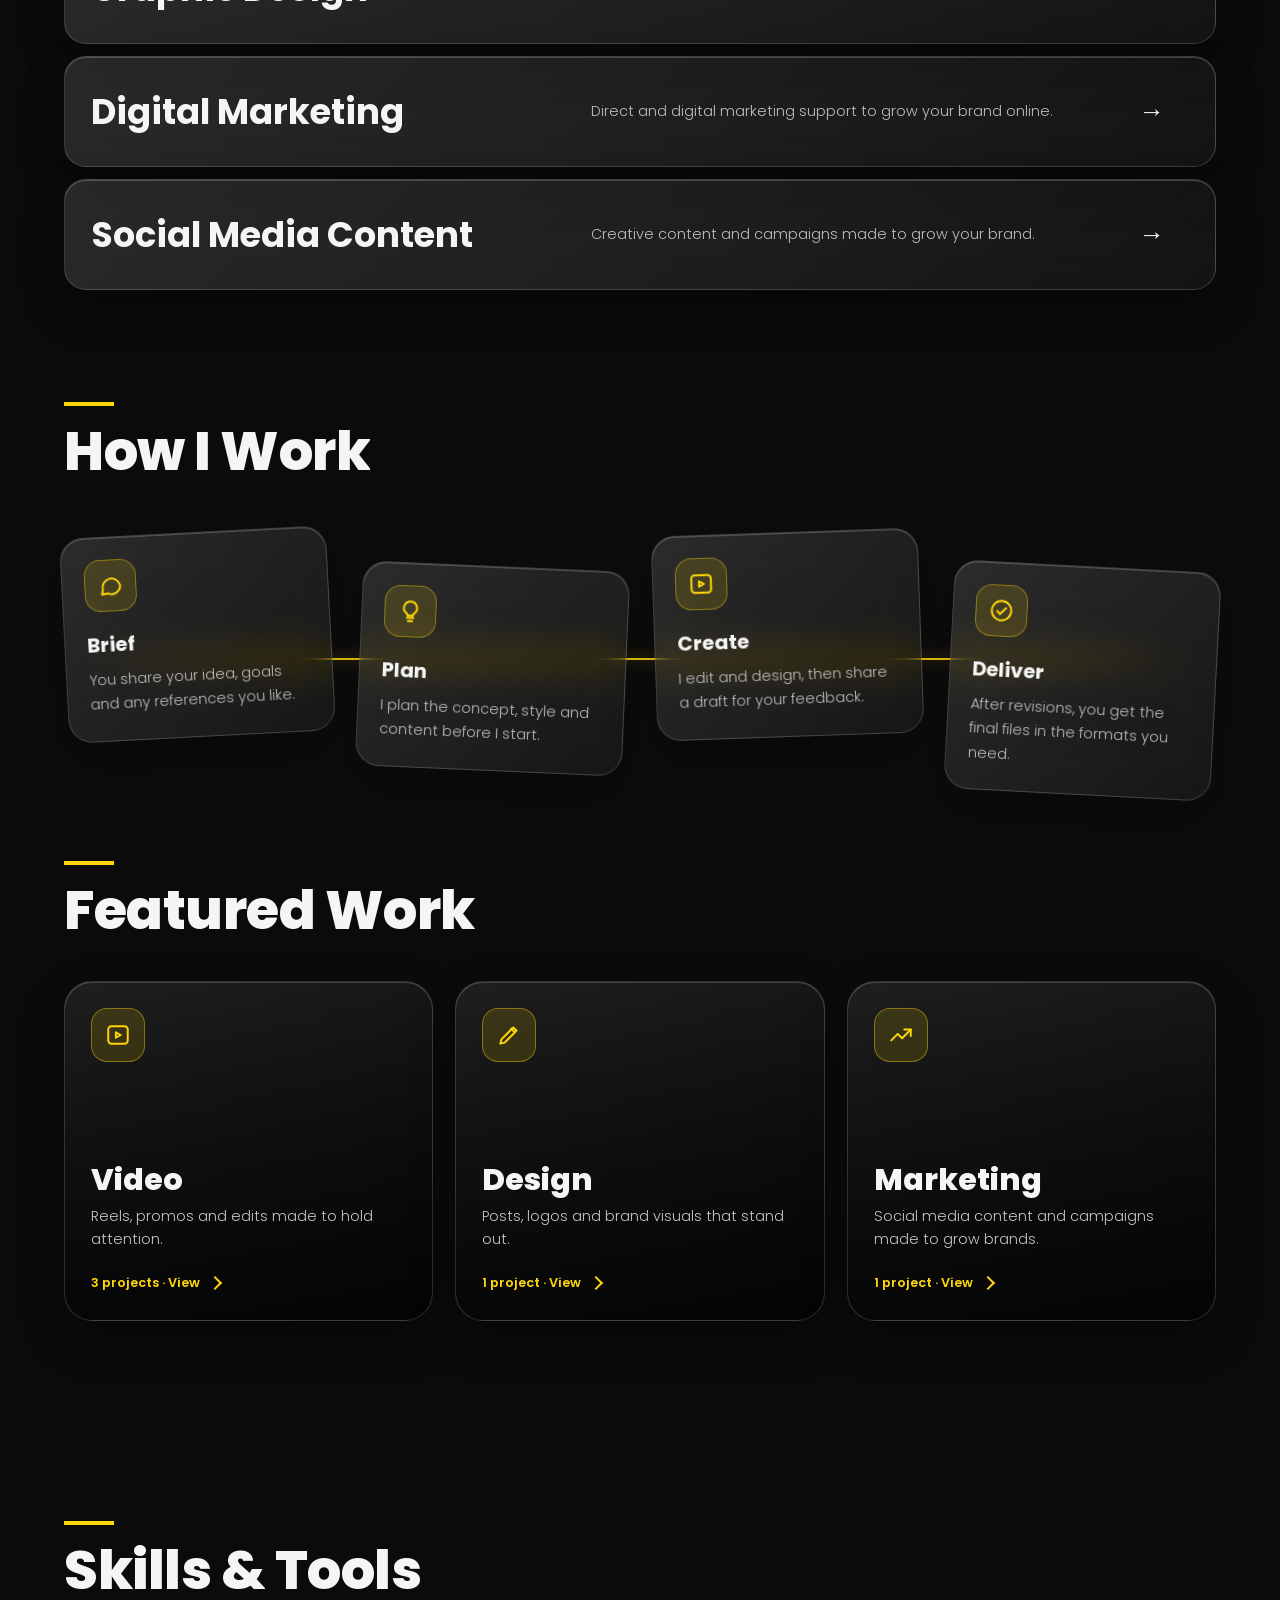
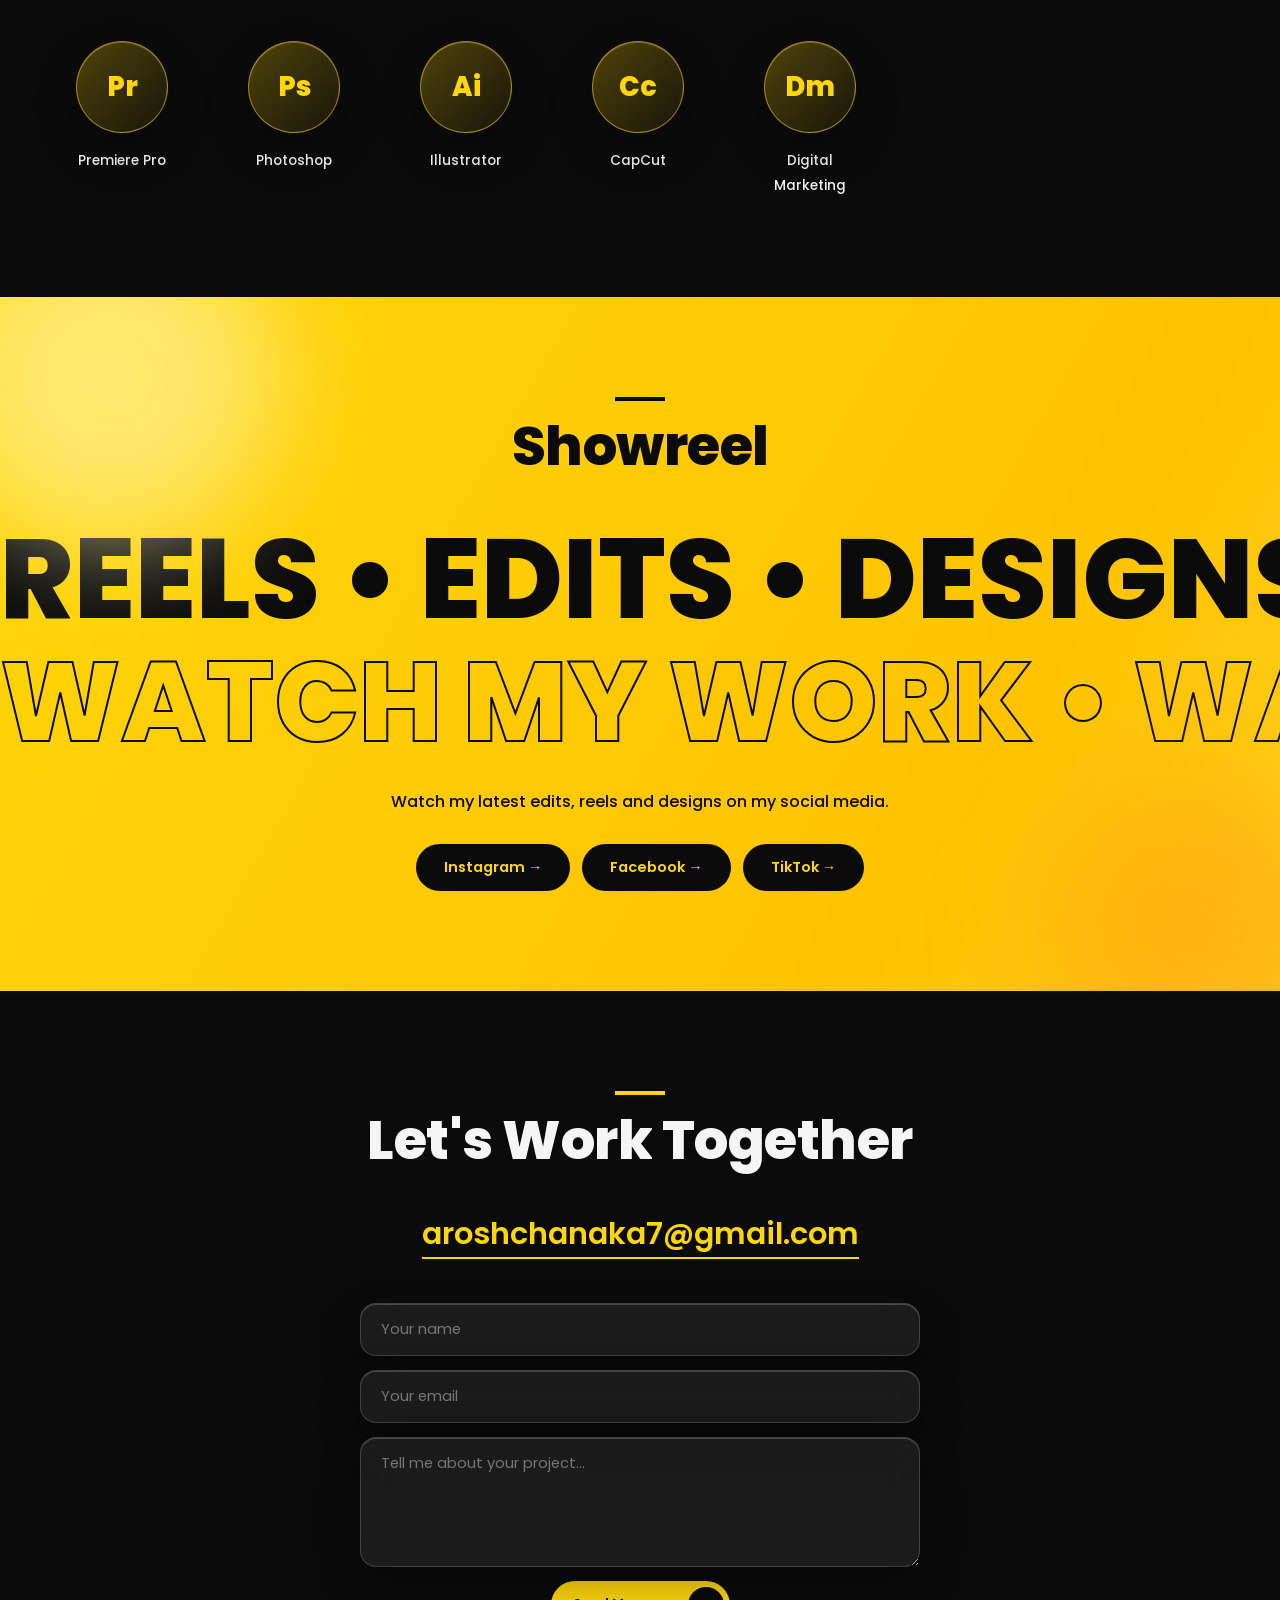
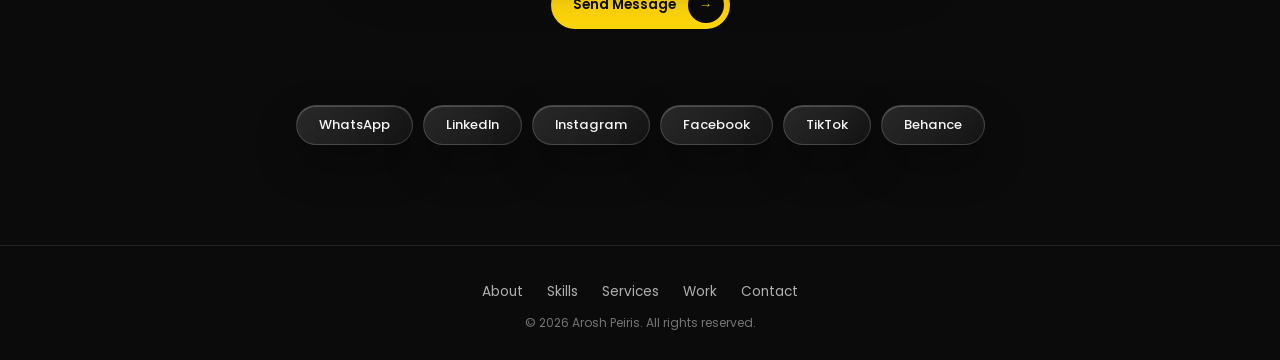
==== commit 3c113027: "Update index.html" ====
--- a/index.html
+++ b/index.html
@@ -12,8 +12,10 @@
 <div id="intro"><div class="in-logo"><span style="--i:0">A</span><span style="--i:1">R</span><span style="--i:2">O</span><span style="--i:3">S</span><span style="--i:4">H</span><span style="--i:5" class="dot">.</span></div><div class="in-bar"><i></i></div></div>
 <div id="bar"></div>
 <nav class="nav"><a class="logo" href="#">AROSH<b>.</b></a><div class="nav-links"><a href="#aboutme">About</a><a href="#skills">Skills</a><a href="#services">Services</a><a href="#projects">Work</a></div><a class="btn" href="#contact">Contact <i>→</i></a></nav>
+<div class="tabs" id="tabs"><div class="tabs-in"><a href="#top" data-t="top">Home</a><a href="#aboutme" data-t="aboutme">About</a><a href="#reels" data-t="reels">Reels</a><a href="#services" data-t="services">Services</a><a href="#process" data-t="process">Process</a><a href="#projects" data-t="projects">Work</a><a href="#skills" data-t="skills">Skills</a><a href="#contact" data-t="contact">Contact</a></div></div>
 
-<header class="hero"><div class="in-w"><div class="panel">
+
+<header class="hero" id="top"><div class="in-w"><div class="panel">
 <div class="hl"><span class="pill">Colombo, Sri Lanka</span>
 <p class="hey">Hey, I'm</p><h1>Arosh <span>Peiris</span></h1><p class="typed-line">a <b id="typed"></b></p>
 <p class="hdesc">Turning raw ideas into <b>scroll-stopping</b> reels and designs that make brands impossible to ignore.</p>
@@ -43,7 +45,6 @@
 <section id="process" style="padding-top:0"><div class="in-w reveal"><h2 class="big tx">How I Work</h2><div class="steps"><div class="step"><i class="si"><svg viewBox="0 0 24 24"><path d="M21 12a8 8 0 0 1-11.5 7.2L4 20l1-4.3A8 8 0 1 1 21 12z"/></svg></i><b>Brief</b><p>You share your idea, goals and any references you like.</p></div><div class="step"><i class="si"><svg viewBox="0 0 24 24"><path d="M9 18h6M10 21h4M12 3a6 6 0 0 0-3.5 10.9c.6.5 1 1.2 1 2.1h5c0-.9.4-1.6 1-2.1A6 6 0 0 0 12 3z"/></svg></i><b>Plan</b><p>I plan the concept, style and content before I start.</p></div><div class="step"><i class="si"><svg viewBox="0 0 24 24"><rect x="3" y="4" width="18" height="16" rx="3"/><path d="M10 9.5v5l4.5-2.5z"/></svg></i><b>Create</b><p>I edit and design, then share a draft for your feedback.</p></div><div class="step"><i class="si"><svg viewBox="0 0 24 24"><circle cx="12" cy="12" r="9"/><path d="M8 12.5l2.7 2.7L16 9.5"/></svg></i><b>Deliver</b><p>After revisions, you get the final files in the formats you need.</p></div></div></div></section>
 
 <section id="projects" style="padding-top:0"><div class="in-w reveal"><h2 class="big tx">Featured Work</h2>
-<!-- cards wenas karanna: projects.js eka edit karanna -->
 <div class="cats" id="cats"></div></div></section>
 
 <section id="skills"><div class="in-w reveal"><h2 class="big tx">Skills &amp; Tools</h2><div class="skills"><div class="skill"><i>Pr</i><small>Premiere Pro</small></div><div class="skill"><i>Ps</i><small>Photoshop</small></div><div class="skill"><i>Ai</i><small>Illustrator</small></div><div class="skill"><i>Cc</i><small>CapCut</small></div><div class="skill"><i>Dm</i><small>Digital Marketing</small></div></div></div></section>
@@ -69,8 +70,13 @@
 <div class="wp-bar"><button class="wp-back" id="wpBack" type="button"><i></i>Back to Home</button></div>
 <div class="wp-head"><p class="cap-tag" id="wpTag"></p><h2 id="wpTitle"></h2><p id="wpDesc"></p></div>
 <div class="wp-grid" id="wpGrid"></div></div></div>
+<div class="wp" id="wp" aria-hidden="true"><div class="wp-in">
+<div class="wp-bar"><button class="wp-back" id="wpBack" type="button"><i></i>Back to Home</button></div>
+<div class="wp-head"><p class="cap-tag" id="wpTag"></p><h2 id="wpTitle"></h2><p id="wpDesc"></p></div>
+<div class="wp-grid" id="wpGrid"></div></div></div>
 <div class="modal" id="modal"><button class="mclose" id="mclose" aria-label="Close">×</button><div id="mbox"></div></div>
 <a class="wa" href="https://wa.me/94713135026?text=Hi%20Arosh%2C%20I%20saw%20your%20portfolio!" target="_blank" rel="noopener" aria-label="WhatsApp"><svg viewBox="0 0 24 24"><path d="M17.5 14.4c-.3-.1-1.8-.9-2-1-.3-.1-.5-.1-.7.1-.2.3-.8 1-.9 1.2-.2.2-.3.2-.6.1-.3-.1-1.3-.5-2.4-1.5-.9-.8-1.5-1.8-1.7-2.1-.2-.3 0-.5.1-.6l.4-.5c.1-.2.2-.3.3-.5.1-.2 0-.4 0-.5-.1-.1-.7-1.6-.9-2.2-.2-.6-.5-.5-.7-.5h-.6c-.2 0-.5.1-.8.4-.3.3-1 1-1 2.5s1.1 2.9 1.2 3.1c.1.2 2.1 3.2 5.1 4.5.7.3 1.3.5 1.7.6.7.2 1.4.2 1.9.1.6-.1 1.8-.7 2-1.4.3-.7.3-1.3.2-1.4-.1-.1-.3-.2-.6-.3zM12 2a10 10 0 0 0-8.6 15L2 22l5.1-1.3A10 10 0 1 0 12 2zm0 18.2c-1.5 0-3-.4-4.2-1.2l-.3-.2-3 .8.8-2.9-.2-.3A8.2 8.2 0 1 1 12 20.2z"/></svg></a>
 <script src="reels.js"></script>
 <script src="projects.js"></script>
+<script src="projects.js"></script>
 <script src="script.js"></script></body></html>
--- a/style.css
+++ b/style.css
@@ -440,3 +440,45 @@
 .step:nth-child(1){--r:-1deg}.step:nth-child(2){--r:1deg}.step:nth-child(3){--r:-1deg}.step:nth-child(4){--r:1deg}
 .step:nth-child(even){margin-left:8px}.step:nth-child(odd){margin-right:8px}
 }
+
+/* ===== v14: Featured Work categories + project page ===== */
+.cats{display:grid;grid-template-columns:repeat(3,1fr);gap:22px}
+.cat{position:relative;display:flex;flex-direction:column;justify-content:space-between;gap:60px;min-height:340px;padding:26px;border-radius:28px;overflow:hidden;border:1px solid rgba(255,255,255,.16);
+ background:linear-gradient(rgba(0,0,0,.3),rgba(0,0,0,.78)),var(--cover),linear-gradient(145deg,#2c2c2c,#121212);background-size:cover;background-position:center;
+ box-shadow:inset 0 1px 0 rgba(255,255,255,.18),0 18px 44px rgba(0,0,0,.32);transition:transform .5s cubic-bezier(.2,.7,.2,1),box-shadow .5s}
+.cat:hover{transform:translateY(-8px);box-shadow:inset 0 1px 0 rgba(255,255,255,.2),0 28px 60px rgba(0,0,0,.55)}
+.ci{display:grid;place-items:center;width:54px;height:54px;border-radius:16px;color:var(--y);background:rgba(255,214,10,.14);border:1px solid rgba(255,214,10,.4)}
+.ci svg{width:26px;height:26px;fill:none;stroke:currentColor;stroke-width:1.8;stroke-linecap:round;stroke-linejoin:round}
+.cat h3{font-size:1.9rem;font-weight:800;line-height:1.1}
+.cat p{font-size:.9rem;font-weight:300;opacity:.8;margin:8px 0 18px;line-height:1.6}
+.cat-go{display:inline-flex;align-items:center;gap:10px;font-size:.8rem;font-weight:600;color:var(--y)}
+.cat-go::after{content:"";width:8px;height:8px;border-top:2px solid var(--y);border-right:2px solid var(--y);transform:rotate(45deg);transition:transform .3s}
+.cat:hover .cat-go::after{transform:translateX(6px) rotate(45deg)}
+.wp{position:fixed;inset:0;z-index:2500;overflow-y:auto;background:rgba(8,8,8,.94);-webkit-backdrop-filter:blur(18px);backdrop-filter:blur(18px);opacity:0;visibility:hidden;transform:translateY(30px);transition:opacity .45s,transform .45s,visibility 0s .45s}
+.wp.open{opacity:1;visibility:visible;transform:none;transition:opacity .45s,transform .45s}
+.wp-in{max-width:1200px;margin:0 auto;padding:22px 24px 90px}
+.wp-bar{position:sticky;top:0;z-index:2;padding:8px 0 18px}
+.wp-back{display:inline-flex;align-items:center;gap:12px;padding:12px 24px;border-radius:50px;border:1px solid rgba(255,255,255,.2);background:rgba(30,30,30,.8);color:#fff;font:600 .85rem 'Poppins',sans-serif;cursor:pointer;transition:.3s}
+.wp-back i{width:9px;height:9px;border-left:2px solid currentColor;border-bottom:2px solid currentColor;transform:rotate(45deg);margin-left:3px}
+.wp-back:hover{background:var(--y);color:var(--d);border-color:var(--y)}
+.wp-head{margin:18px 0 34px}
+.wp-head .cap-tag{display:inline-block;font-size:.7rem;font-weight:700;letter-spacing:2px;text-transform:uppercase;color:var(--y);margin-bottom:10px}
+.wp-head h2{font-size:clamp(2.4rem,7vw,4.4rem);font-weight:800;line-height:1.05}
+.wp-head p:last-child{max-width:520px;margin-top:12px;font-weight:300;opacity:.75;line-height:1.7}
+.wp-grid{display:grid;grid-template-columns:repeat(auto-fill,minmax(280px,1fr));gap:22px}
+.pj{display:block;padding:10px;border-radius:26px;border:1px solid rgba(255,255,255,.15);background:linear-gradient(135deg,rgba(255,255,255,.1),rgba(255,255,255,.03));transition:transform .4s,box-shadow .4s}
+.pj:hover{transform:translateY(-6px);box-shadow:0 22px 50px rgba(0,0,0,.45)}
+.pj-th{position:relative;aspect-ratio:4/3;border-radius:18px;background-size:cover;background-position:center}
+.pj-play{position:absolute;left:50%;top:50%;width:56px;height:56px;margin:-28px 0 0 -28px;border-radius:50%;background:rgba(255,255,255,.22);-webkit-backdrop-filter:blur(8px);backdrop-filter:blur(8px);display:grid;place-items:center;transition:.3s}
+.pj-play::before{content:"";margin-left:4px;border-left:16px solid #fff;border-top:10px solid transparent;border-bottom:10px solid transparent}
+.pj:hover .pj-play{background:var(--y)}.pj:hover .pj-play::before{border-left-color:var(--d)}
+.pj-in{padding:14px 6px 6px}.pj h4{font-size:1.1rem}.pj p{font-size:.85rem;opacity:.65;margin-top:4px;font-weight:300}
+.wp-empty{opacity:.6}
+@media(max-width:800px){
+.cats{grid-template-columns:1fr;gap:14px}.cat{min-height:210px;padding:20px;gap:30px}.cat h3{font-size:1.5rem}
+.wp{background:rgba(8,8,8,.98);-webkit-backdrop-filter:none;backdrop-filter:none}
+.wp-in{padding:16px 16px 70px}.wp-grid{grid-template-columns:1fr 1fr;gap:12px}
+.pj{padding:8px;border-radius:20px}.pj-th{border-radius:14px}.pj p{display:none}.pj h4{font-size:.95rem}.pj-play{width:44px;height:44px;margin:-22px 0 0 -22px}}
+
+/* work page: fully solid background so the home page never shows through */
+.wp{background:#080808}
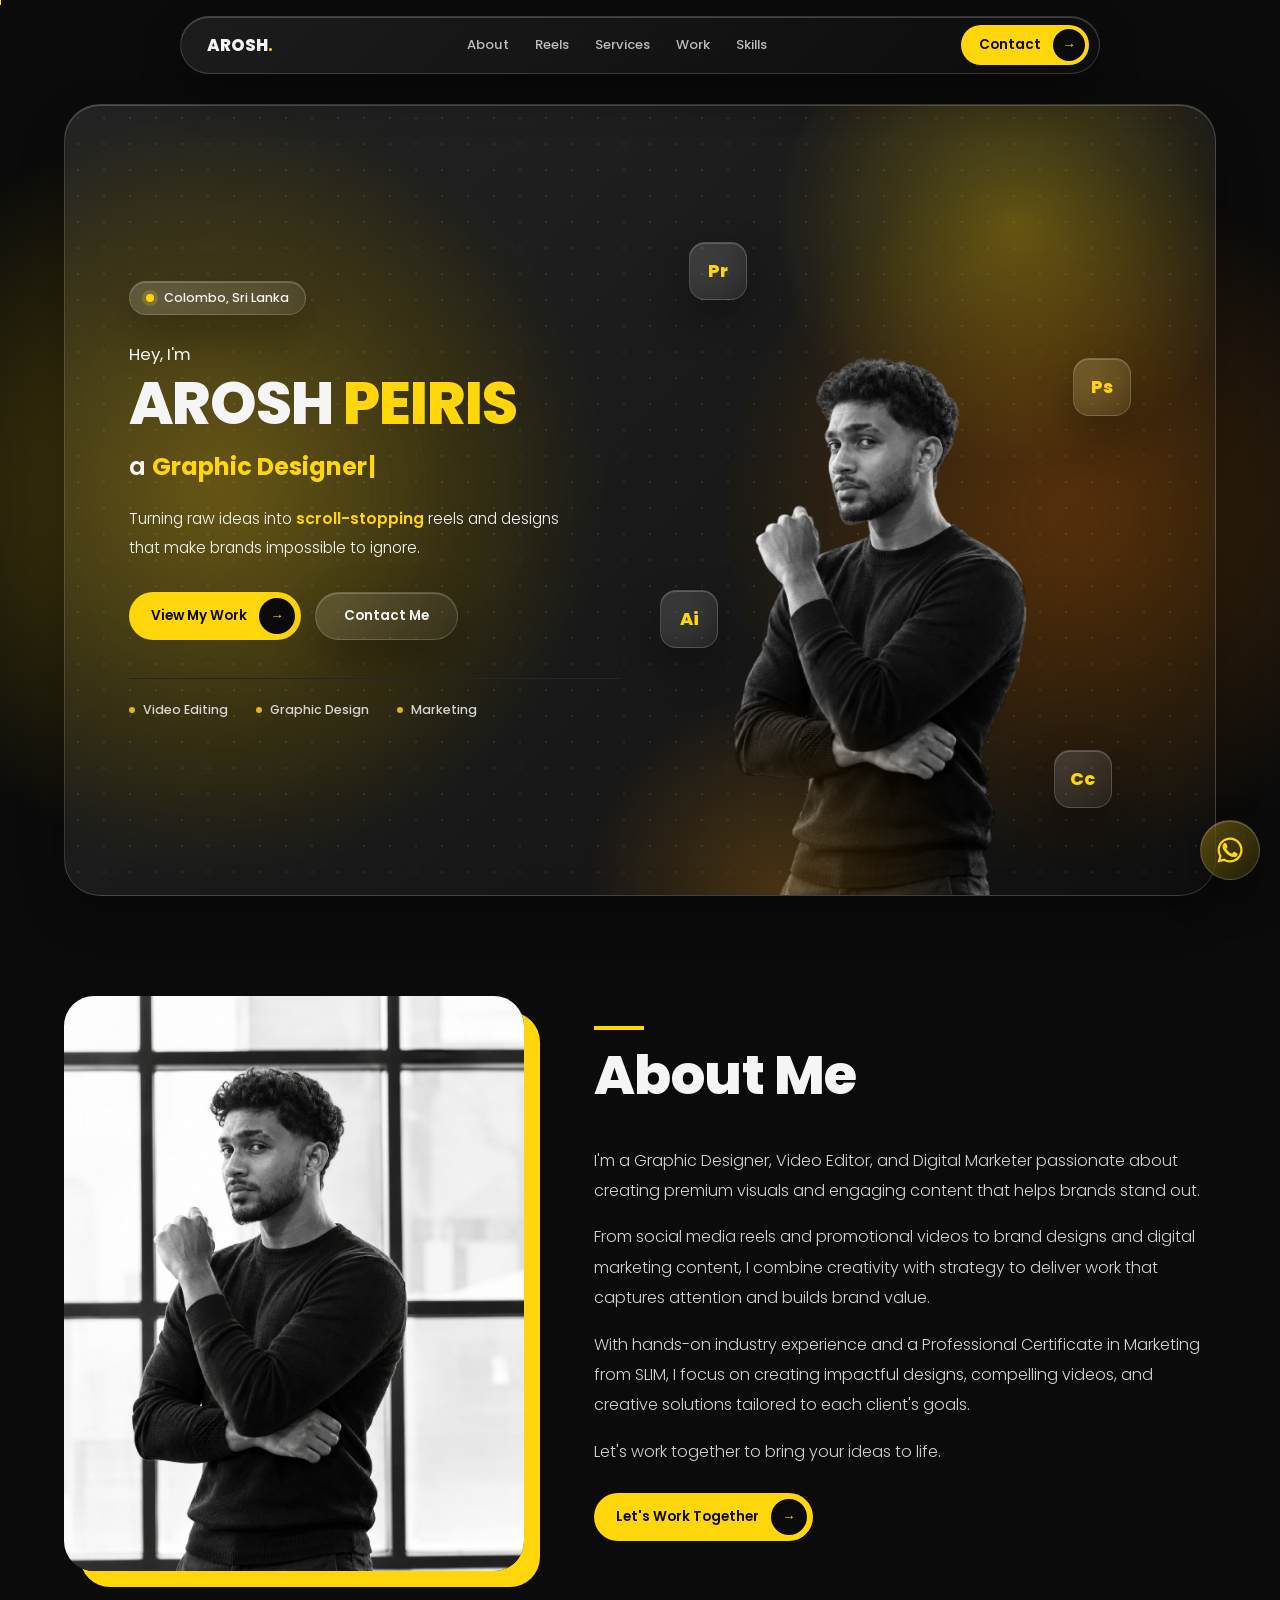
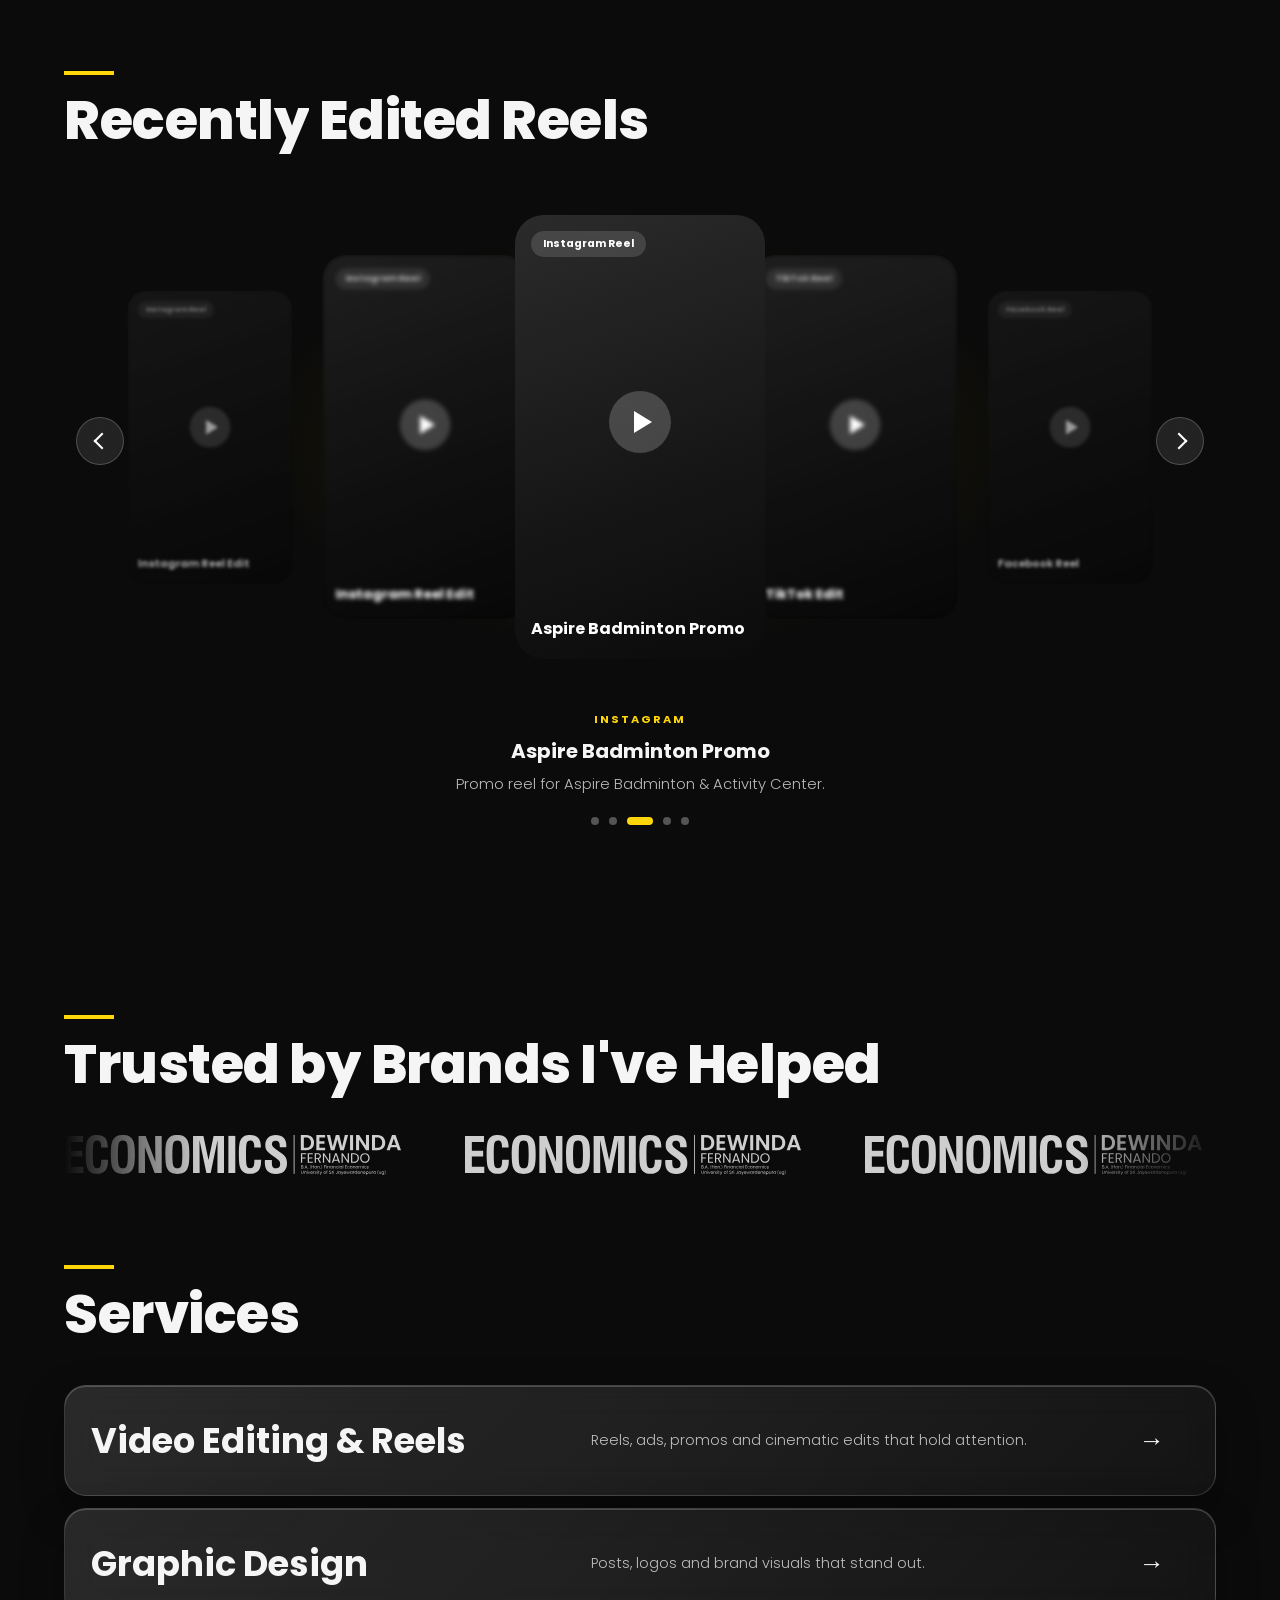
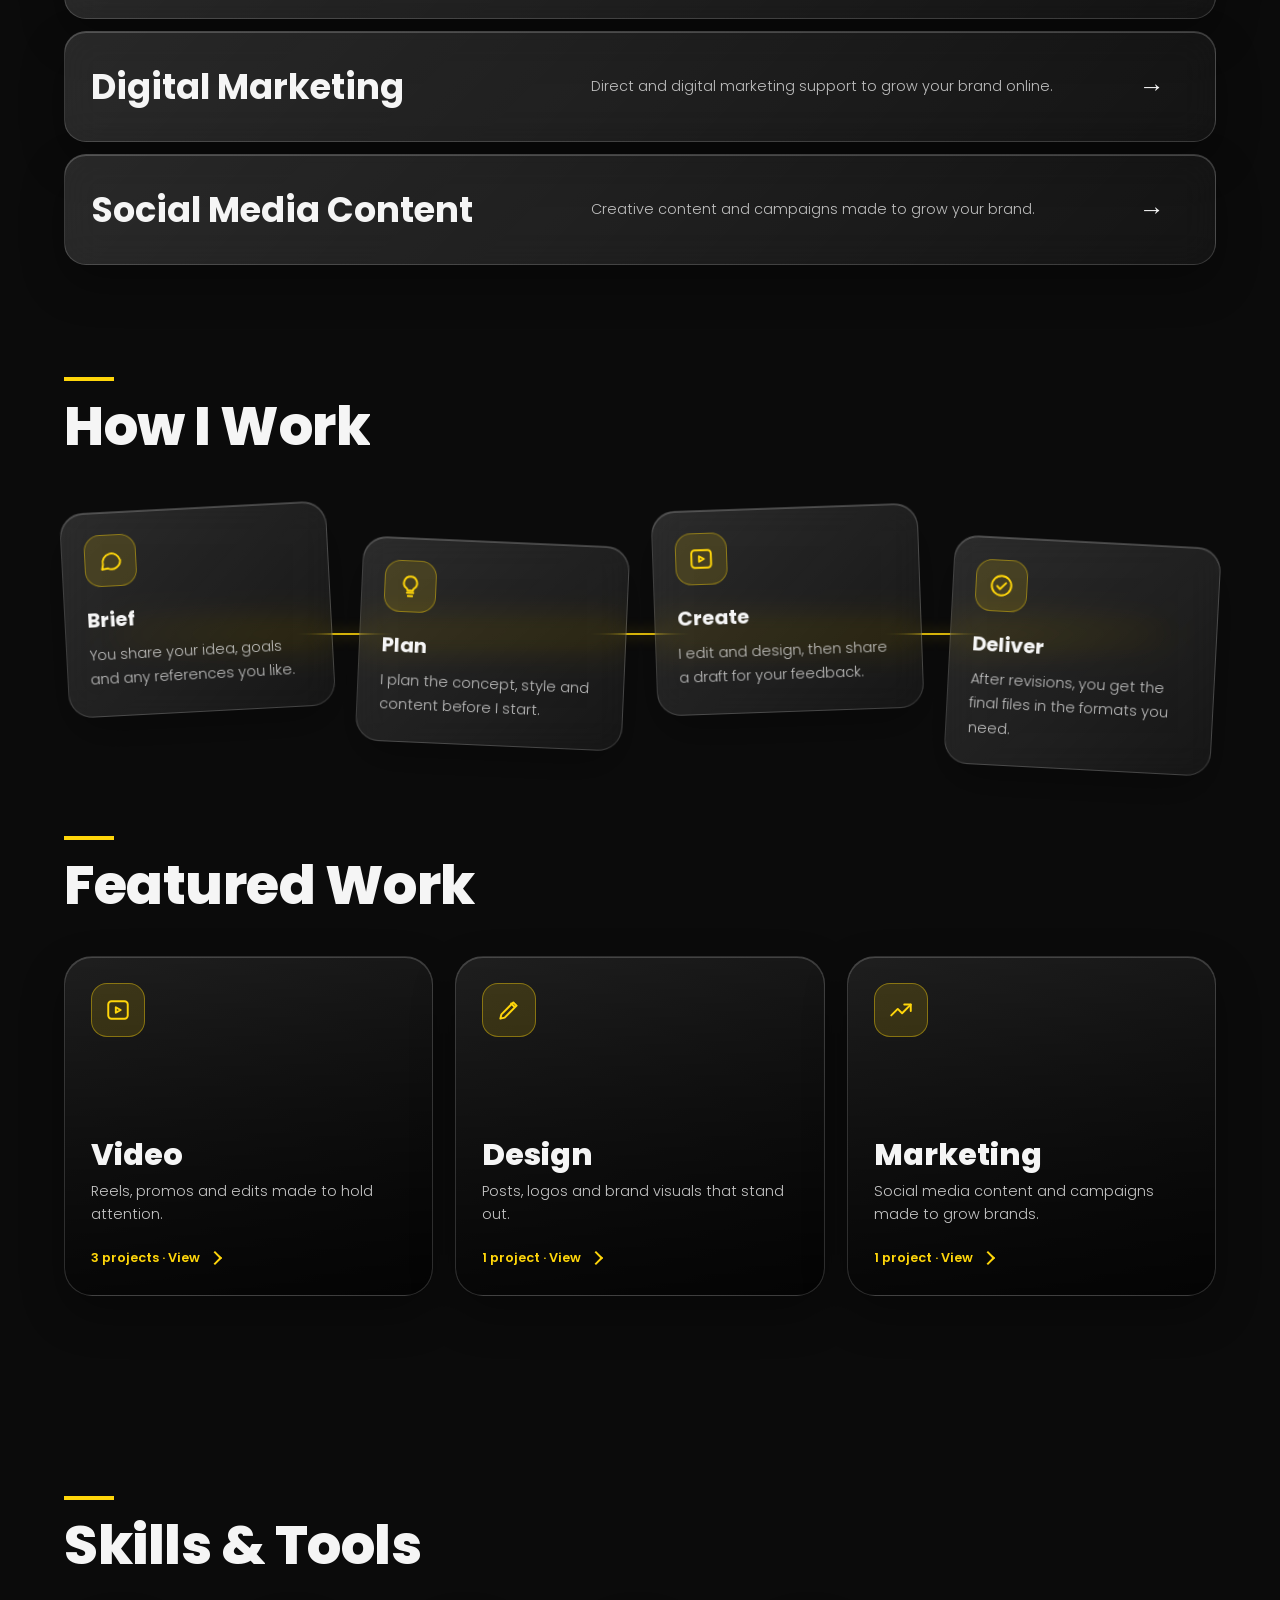
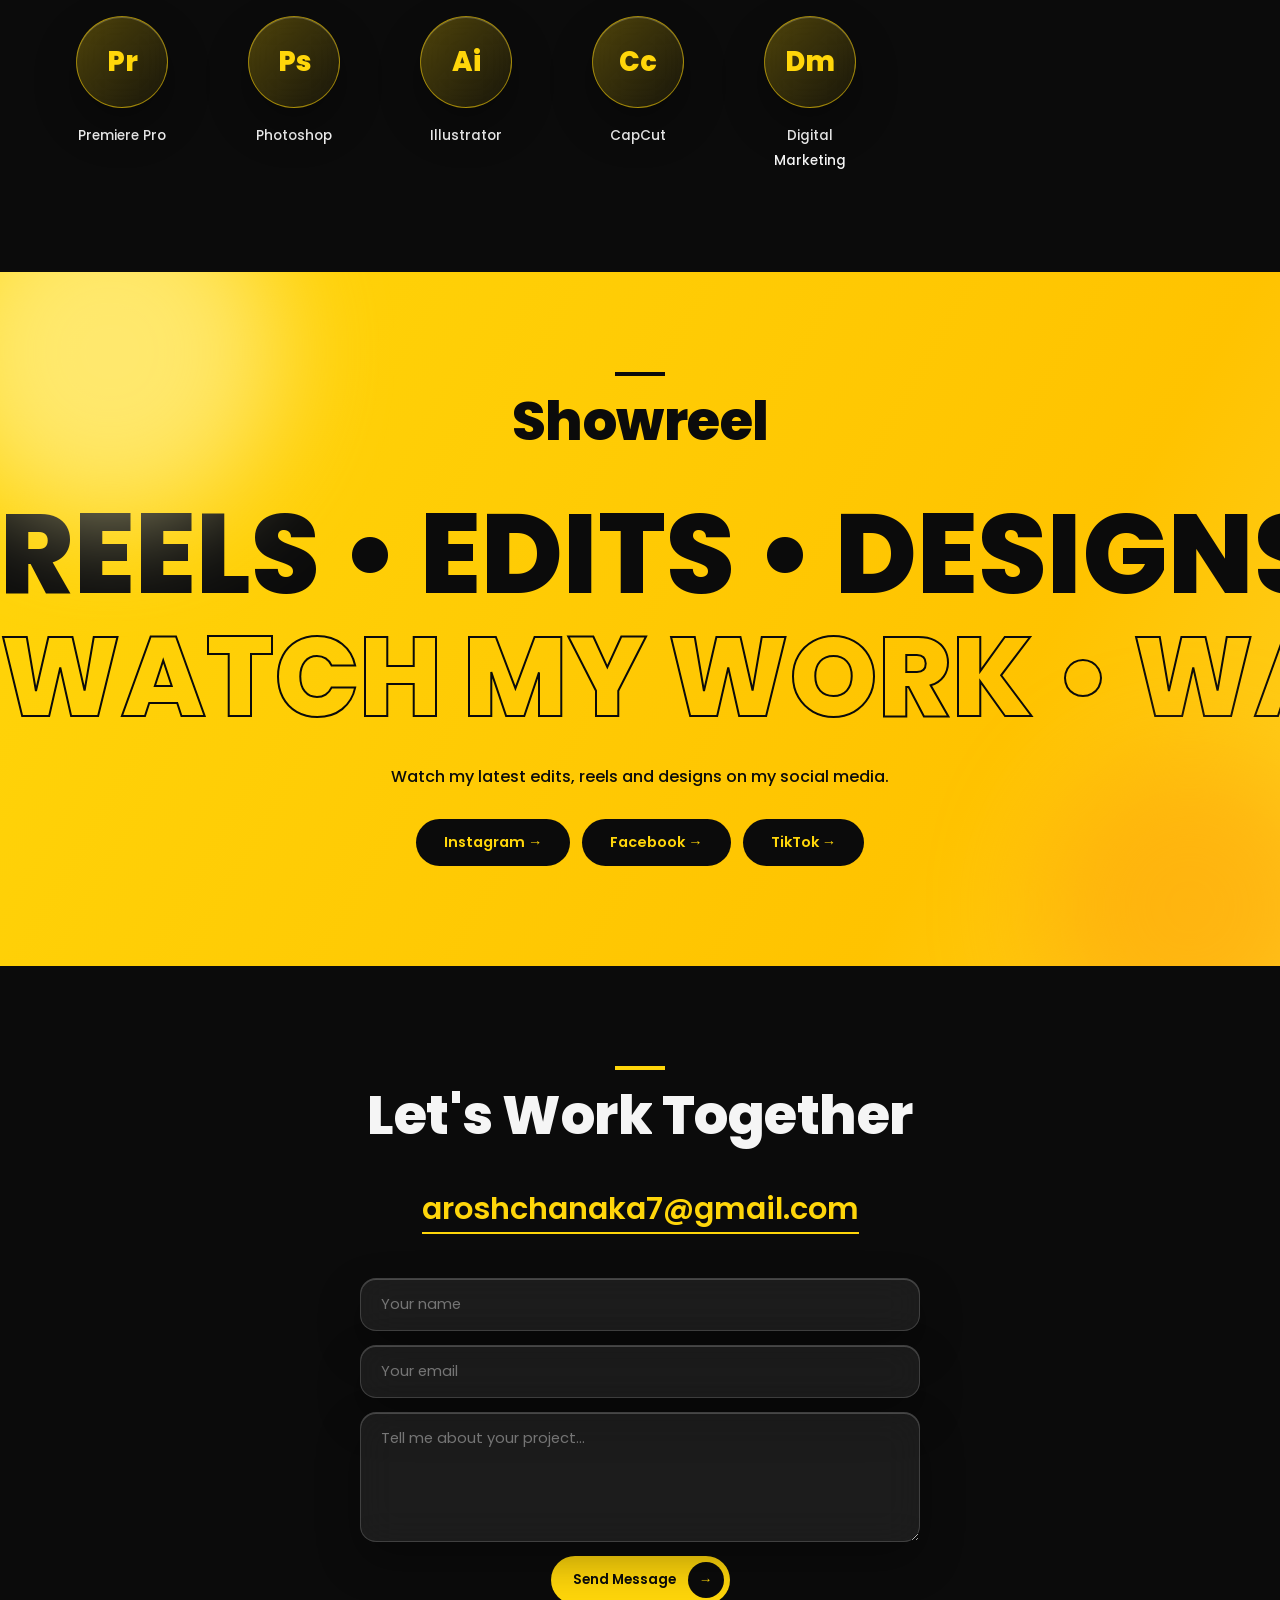
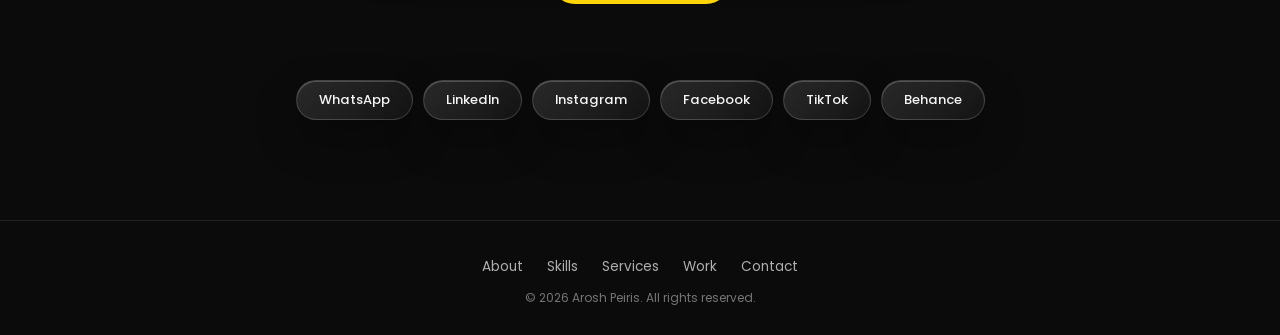
==== commit 691f5dd0: "Update index.html" ====
--- a/index.html
+++ b/index.html
@@ -11,11 +11,11 @@
 <link rel="stylesheet" href="style.css"></head><body>
 <div id="intro"><div class="in-logo"><span style="--i:0">A</span><span style="--i:1">R</span><span style="--i:2">O</span><span style="--i:3">S</span><span style="--i:4">H</span><span style="--i:5" class="dot">.</span></div><div class="in-bar"><i></i></div></div>
 <div id="bar"></div>
-<nav class="nav"><a class="logo" href="#">AROSH<b>.</b></a><div class="nav-links"><a href="#aboutme">About</a><a href="#skills">Skills</a><a href="#services">Services</a><a href="#projects">Work</a></div><a class="btn" href="#contact">Contact <i>→</i></a></nav>
-<div class="tabs" id="tabs"><div class="tabs-in"><a href="#top" data-t="top">Home</a><a href="#aboutme" data-t="aboutme">About</a><a href="#reels" data-t="reels">Reels</a><a href="#services" data-t="services">Services</a><a href="#process" data-t="process">Process</a><a href="#projects" data-t="projects">Work</a><a href="#skills" data-t="skills">Skills</a><a href="#contact" data-t="contact">Contact</a></div></div>
+<div class="aurora" id="aurora" aria-hidden="true"><i></i><i></i><i></i></div>
+<nav class="nav"><a class="logo" href="#">AROSH<b>.</b></a><div class="nav-links"><a href="#aboutme">About</a><a href="#reels">Reels</a><a href="#services">Services</a><a href="#projects">Work</a><a href="#skills">Skills</a></div><a class="btn" href="#contact">Contact <i>→</i></a></nav>
+<div class="tabs" id="tabs"><a href="#aboutme">About</a><a href="#reels">Reels</a><a href="#services">Services</a><a href="#projects">Work</a><a href="#skills">Skills</a><a href="#contact">Contact</a></div>
 
-
-<header class="hero" id="top"><div class="in-w"><div class="panel">
+<header class="hero"><div class="in-w"><div class="panel">
 <div class="hl"><span class="pill">Colombo, Sri Lanka</span>
 <p class="hey">Hey, I'm</p><h1>Arosh <span>Peiris</span></h1><p class="typed-line">a <b id="typed"></b></p>
 <p class="hdesc">Turning raw ideas into <b>scroll-stopping</b> reels and designs that make brands impossible to ignore.</p>
@@ -45,6 +45,7 @@
 <section id="process" style="padding-top:0"><div class="in-w reveal"><h2 class="big tx">How I Work</h2><div class="steps"><div class="step"><i class="si"><svg viewBox="0 0 24 24"><path d="M21 12a8 8 0 0 1-11.5 7.2L4 20l1-4.3A8 8 0 1 1 21 12z"/></svg></i><b>Brief</b><p>You share your idea, goals and any references you like.</p></div><div class="step"><i class="si"><svg viewBox="0 0 24 24"><path d="M9 18h6M10 21h4M12 3a6 6 0 0 0-3.5 10.9c.6.5 1 1.2 1 2.1h5c0-.9.4-1.6 1-2.1A6 6 0 0 0 12 3z"/></svg></i><b>Plan</b><p>I plan the concept, style and content before I start.</p></div><div class="step"><i class="si"><svg viewBox="0 0 24 24"><rect x="3" y="4" width="18" height="16" rx="3"/><path d="M10 9.5v5l4.5-2.5z"/></svg></i><b>Create</b><p>I edit and design, then share a draft for your feedback.</p></div><div class="step"><i class="si"><svg viewBox="0 0 24 24"><circle cx="12" cy="12" r="9"/><path d="M8 12.5l2.7 2.7L16 9.5"/></svg></i><b>Deliver</b><p>After revisions, you get the final files in the formats you need.</p></div></div></div></section>
 
 <section id="projects" style="padding-top:0"><div class="in-w reveal"><h2 class="big tx">Featured Work</h2>
+<!-- cards wenas karanna: projects.js eka edit karanna -->
 <div class="cats" id="cats"></div></div></section>
 
 <section id="skills"><div class="in-w reveal"><h2 class="big tx">Skills &amp; Tools</h2><div class="skills"><div class="skill"><i>Pr</i><small>Premiere Pro</small></div><div class="skill"><i>Ps</i><small>Photoshop</small></div><div class="skill"><i>Ai</i><small>Illustrator</small></div><div class="skill"><i>Cc</i><small>CapCut</small></div><div class="skill"><i>Dm</i><small>Digital Marketing</small></div></div></div></section>
@@ -70,13 +71,8 @@
 <div class="wp-bar"><button class="wp-back" id="wpBack" type="button"><i></i>Back to Home</button></div>
 <div class="wp-head"><p class="cap-tag" id="wpTag"></p><h2 id="wpTitle"></h2><p id="wpDesc"></p></div>
 <div class="wp-grid" id="wpGrid"></div></div></div>
-<div class="wp" id="wp" aria-hidden="true"><div class="wp-in">
-<div class="wp-bar"><button class="wp-back" id="wpBack" type="button"><i></i>Back to Home</button></div>
-<div class="wp-head"><p class="cap-tag" id="wpTag"></p><h2 id="wpTitle"></h2><p id="wpDesc"></p></div>
-<div class="wp-grid" id="wpGrid"></div></div></div>
 <div class="modal" id="modal"><button class="mclose" id="mclose" aria-label="Close">×</button><div id="mbox"></div></div>
 <a class="wa" href="https://wa.me/94713135026?text=Hi%20Arosh%2C%20I%20saw%20your%20portfolio!" target="_blank" rel="noopener" aria-label="WhatsApp"><svg viewBox="0 0 24 24"><path d="M17.5 14.4c-.3-.1-1.8-.9-2-1-.3-.1-.5-.1-.7.1-.2.3-.8 1-.9 1.2-.2.2-.3.2-.6.1-.3-.1-1.3-.5-2.4-1.5-.9-.8-1.5-1.8-1.7-2.1-.2-.3 0-.5.1-.6l.4-.5c.1-.2.2-.3.3-.5.1-.2 0-.4 0-.5-.1-.1-.7-1.6-.9-2.2-.2-.6-.5-.5-.7-.5h-.6c-.2 0-.5.1-.8.4-.3.3-1 1-1 2.5s1.1 2.9 1.2 3.1c.1.2 2.1 3.2 5.1 4.5.7.3 1.3.5 1.7.6.7.2 1.4.2 1.9.1.6-.1 1.8-.7 2-1.4.3-.7.3-1.3.2-1.4-.1-.1-.3-.2-.6-.3zM12 2a10 10 0 0 0-8.6 15L2 22l5.1-1.3A10 10 0 1 0 12 2zm0 18.2c-1.5 0-3-.4-4.2-1.2l-.3-.2-3 .8.8-2.9-.2-.3A8.2 8.2 0 1 1 12 20.2z"/></svg></a>
 <script src="reels.js"></script>
 <script src="projects.js"></script>
-<script src="projects.js"></script>
 <script src="script.js"></script></body></html>
--- a/style.css
+++ b/style.css
@@ -482,3 +482,79 @@
 
 /* work page: fully solid background so the home page never shows through */
 .wp{background:#080808}
+
+/* ===== mobile UX pack: menu, tap targets, readable text, compact cards ===== */
+html{-webkit-tap-highlight-color:transparent}
+section[id],#showreel{scroll-margin-top:84px}
+.burger,.mmenu{display:none}
+@media(max-width:800px){
+/* menu */
+.nav{gap:8px;padding:6px 6px 6px 18px}
+.logo{padding:10px 0}
+.burger{display:grid;place-content:center;gap:6px;flex:none;width:44px;height:44px;border-radius:50%;border:1px solid rgba(255,255,255,.2);background:rgba(255,255,255,.08);cursor:pointer;padding:0}
+.burger span{display:block;width:18px;height:2px;border-radius:2px;background:#fff;transition:transform .3s}
+.burger.open span:nth-child(1){transform:translateY(4px) rotate(45deg)}.burger.open span:nth-child(2){transform:translateY(-4px) rotate(-45deg)}
+.mmenu{display:flex;position:fixed;inset:0;z-index:1450;flex-direction:column;justify-content:center;padding:96px 26px 40px;background:rgba(8,8,8,.97);opacity:0;visibility:hidden;transform:translateY(-14px);transition:opacity .3s,transform .3s,visibility 0s .3s}
+.mmenu.open{opacity:1;visibility:visible;transform:none;transition:opacity .3s,transform .3s}
+.mm-links a{display:flex;align-items:center;justify-content:space-between;padding:17px 4px;font-size:1.6rem;font-weight:700;border-bottom:1px solid rgba(255,255,255,.1)}
+.mm-links a::after{content:"";width:10px;height:10px;border-top:2px solid var(--y);border-right:2px solid var(--y);transform:rotate(45deg)}
+.mm-soc{display:flex;flex-wrap:wrap;gap:10px;margin-top:26px}
+.mm-soc a{padding:13px 20px;border-radius:50px;border:1px solid rgba(255,255,255,.22);font-size:.92rem;font-weight:500}
+.menu-open .wa{opacity:0;pointer-events:none}
+/* spacing + type */
+section{padding:56px 0}
+h2.big{font-size:clamp(1.7rem,7.2vw,2.2rem);margin-bottom:22px}
+.about p{font-size:1rem;line-height:1.8;opacity:.9}
+.me-photo{aspect-ratio:4/3;max-height:300px;box-shadow:8px 8px 0 var(--y);margin-right:8px}
+.hstats{font-size:.85rem}
+.cf-cap h3{font-size:1.2rem}.cf-cap p{font-size:.95rem;opacity:.85}
+.rcard .rtag{font-size:.72rem}
+.step p{font-size:.9rem;opacity:.85}
+/* tap targets */
+.btn,.btn2,.sbtn,.filters button,.wp-back{min-height:46px}
+.btn:active,.btn2:active,.sbtn:active,.cat:active,.pj:active,.srv a:active,.socials a:active{transform:scale(.97)}
+.cf-dots{gap:2px;margin-top:2px}
+.cf-dots button{width:28px;height:28px;background:none;position:relative;border-radius:0}
+.cf-dots button::before{content:"";position:absolute;left:50%;top:50%;width:8px;height:8px;margin:-4px 0 0 -4px;border-radius:8px;background:rgba(255,255,255,.3);transition:.3s}
+.cf-dots button.on{width:28px;background:none}.cf-dots button.on::before{width:22px;margin-left:-11px;background:var(--y)}
+.fnav{gap:2px 6px}.fnav a{padding:12px 10px}
+.socials a{padding:12px 20px}.socials{gap:10px}
+.mail{padding:10px 0;font-size:1.05rem}
+.form input,.form textarea{font-size:16px;padding:16px 18px}
+/* compact cards */
+.cat{min-height:190px;gap:24px;padding:20px;border-radius:22px}.ci{width:46px;height:46px}.cat-go{font-size:.85rem}
+.cats{gap:14px}
+.srv p{display:block;grid-column:1;font-size:.9rem;opacity:.8;margin-top:-6px}
+.srv i{grid-row:1/3;grid-column:2}
+.skills{display:grid;grid-template-columns:repeat(3,1fr);gap:22px 6px;justify-items:center}.skill{width:auto}
+.reel .mrow span{line-height:1.5}
+/* floating whatsapp + work page */
+.wa{width:52px;height:52px;right:14px;bottom:calc(14px + env(safe-area-inset-bottom))}.wa svg{width:26px;height:26px}
+footer{padding-bottom:90px}
+.wp-in{padding:14px 16px 80px}
+}
+
+/* ===== v14: mobile section tabs + friendlier mobile UX ===== */
+.tabs{display:none}
+@media(max-width:800px){
+.tabs{display:block;position:fixed;top:78px;left:0;right:0;z-index:1450;transform:translateY(-160%);opacity:0;pointer-events:none;transition:transform .45s cubic-bezier(.2,.7,.2,1),opacity .35s}
+.tabs.show{transform:none;opacity:1;pointer-events:auto}
+.tabs-in{display:flex;gap:8px;overflow-x:auto;padding:8px 14px;scrollbar-width:none;-webkit-overflow-scrolling:touch;background:linear-gradient(135deg,rgba(40,40,40,.78),rgba(15,15,15,.7));-webkit-backdrop-filter:blur(12px);backdrop-filter:blur(12px);border-block:1px solid rgba(255,255,255,.08)}
+.tabs-in::-webkit-scrollbar{display:none}
+.tabs a{flex:none;display:inline-flex;align-items:center;min-height:38px;padding:0 16px;border-radius:50px;font-size:.82rem;font-weight:600;color:rgba(255,255,255,.78);border:1px solid rgba(255,255,255,.14);white-space:nowrap;transition:background .25s,color .25s,border-color .25s}
+.tabs a.on{background:var(--y);color:var(--d);border-color:var(--y)}
+section{padding:58px 0}
+.in-w{padding:0 18px}
+h2.big{font-size:clamp(1.7rem,8vw,2.2rem);margin-bottom:26px}
+.btn,.btn2{min-height:46px}
+.form input,.form textarea{font-size:16px}
+.cf-dots button{width:10px;height:10px;position:relative;margin:0 3px}
+.cf-dots button.on{width:26px}
+.cf-dots button::after{content:"";position:absolute;inset:-14px -7px}
+.srv a{grid-template-columns:1fr 34px;gap:6px 12px;padding:20px 18px}
+.srv p{display:block;grid-column:1;font-size:.85rem;line-height:1.55}
+.srv i{grid-row:1/3;grid-column:2;align-self:center}
+.wa{width:54px;height:54px;right:16px;bottom:calc(16px + env(safe-area-inset-bottom))}
+footer{padding-bottom:96px}
+}
+@media(max-width:800px){.mmenu{background:#080808}}
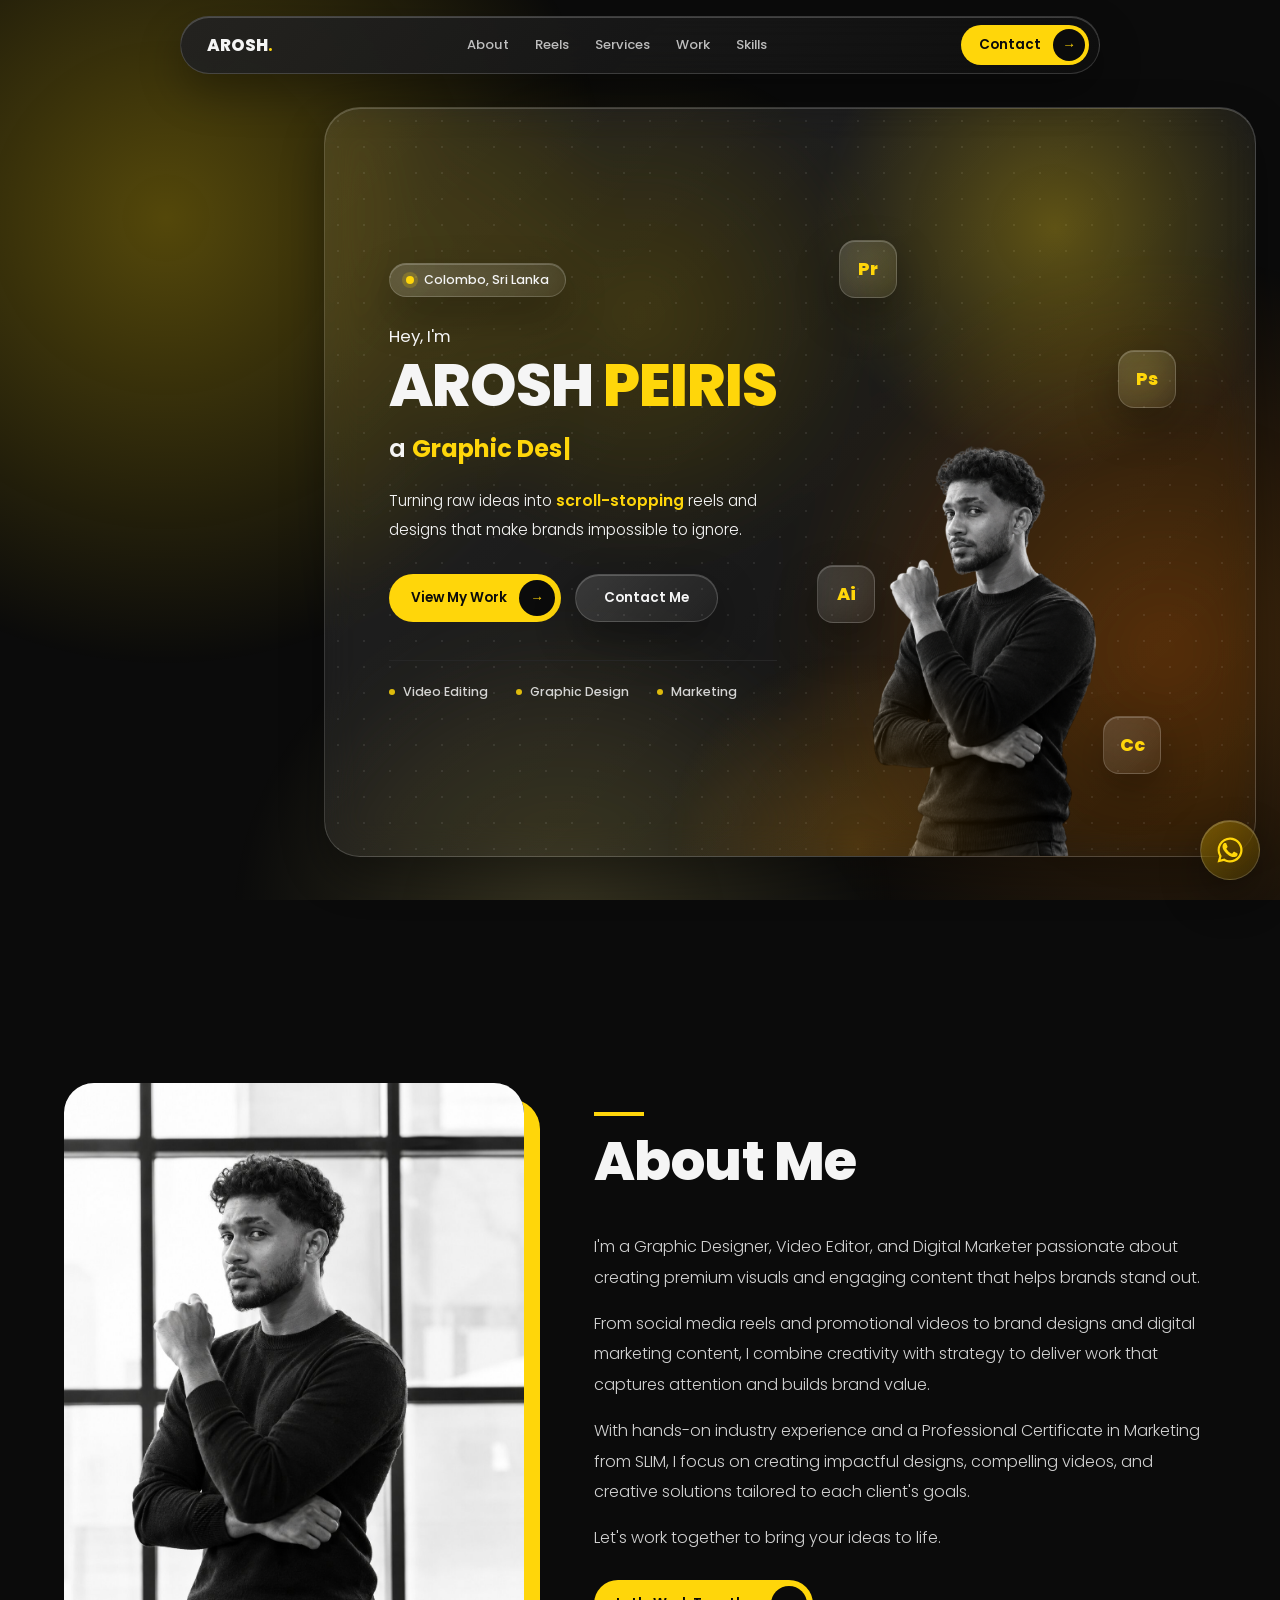
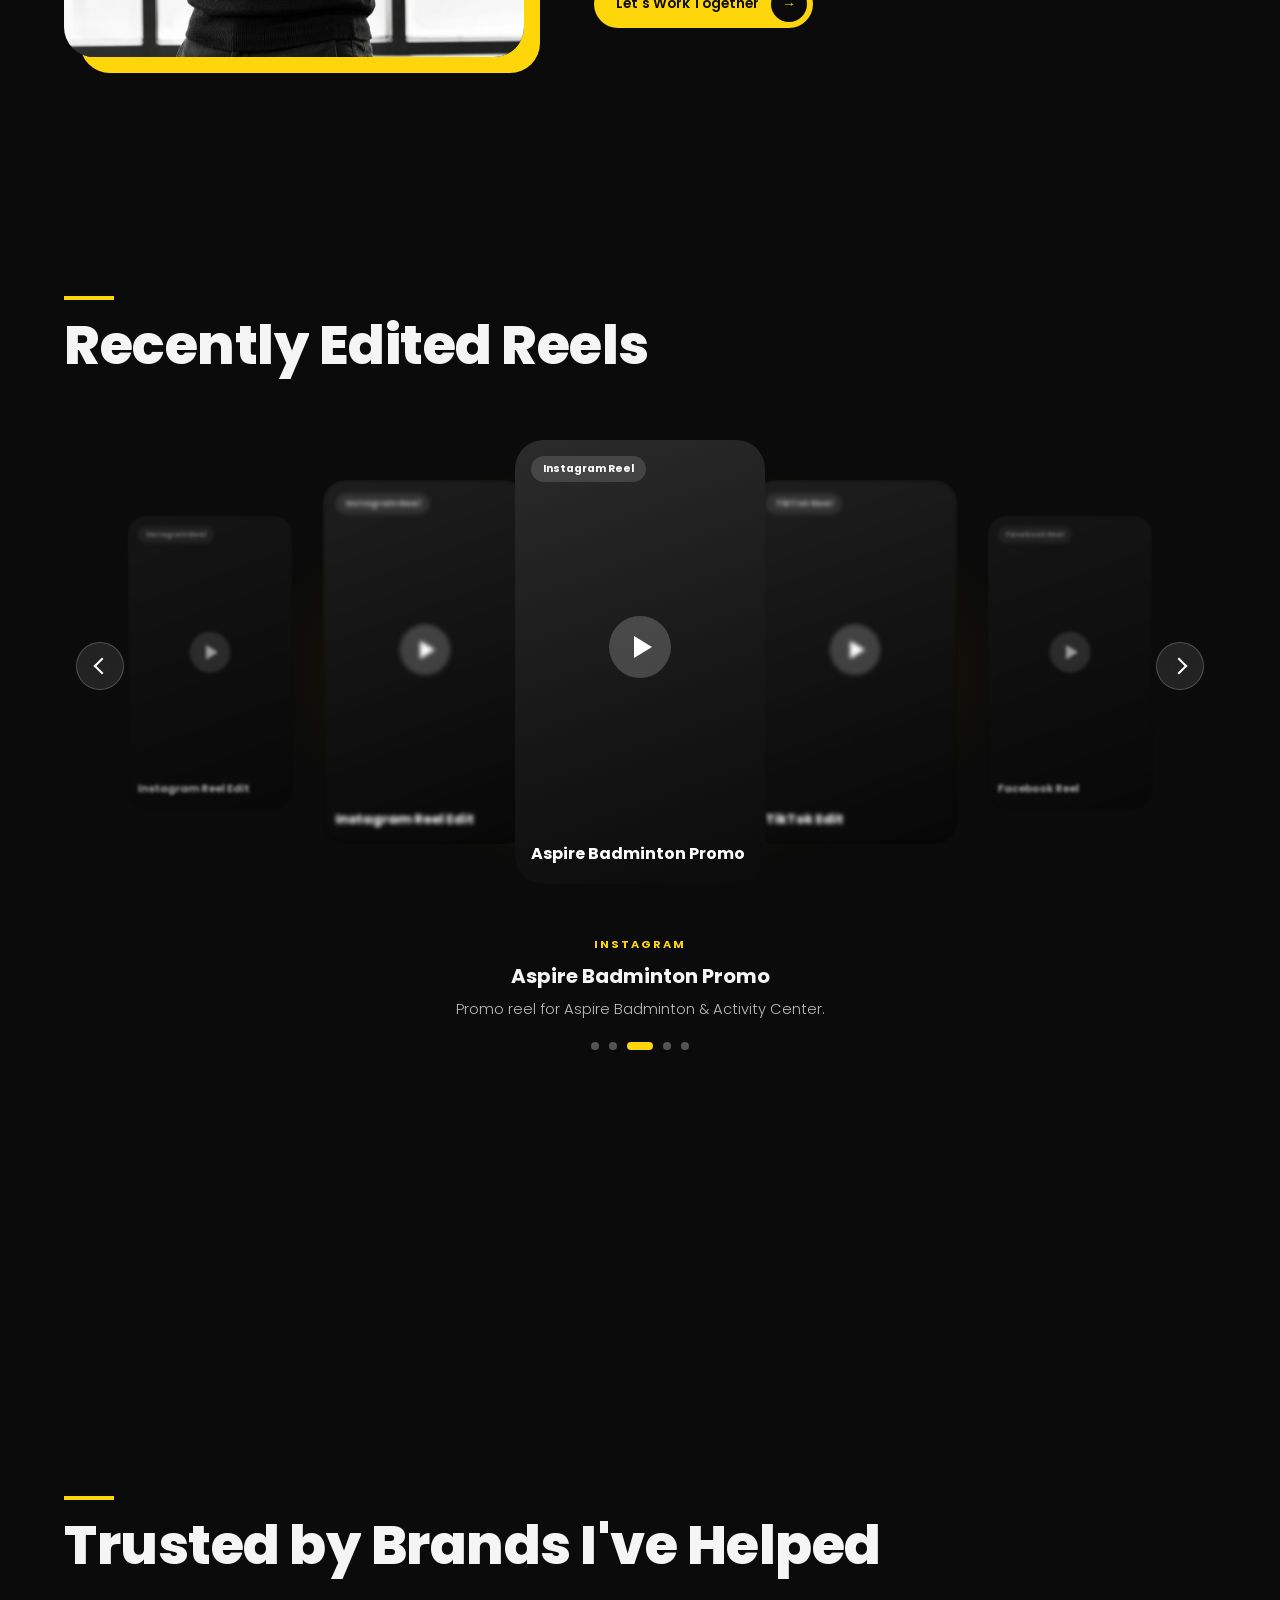
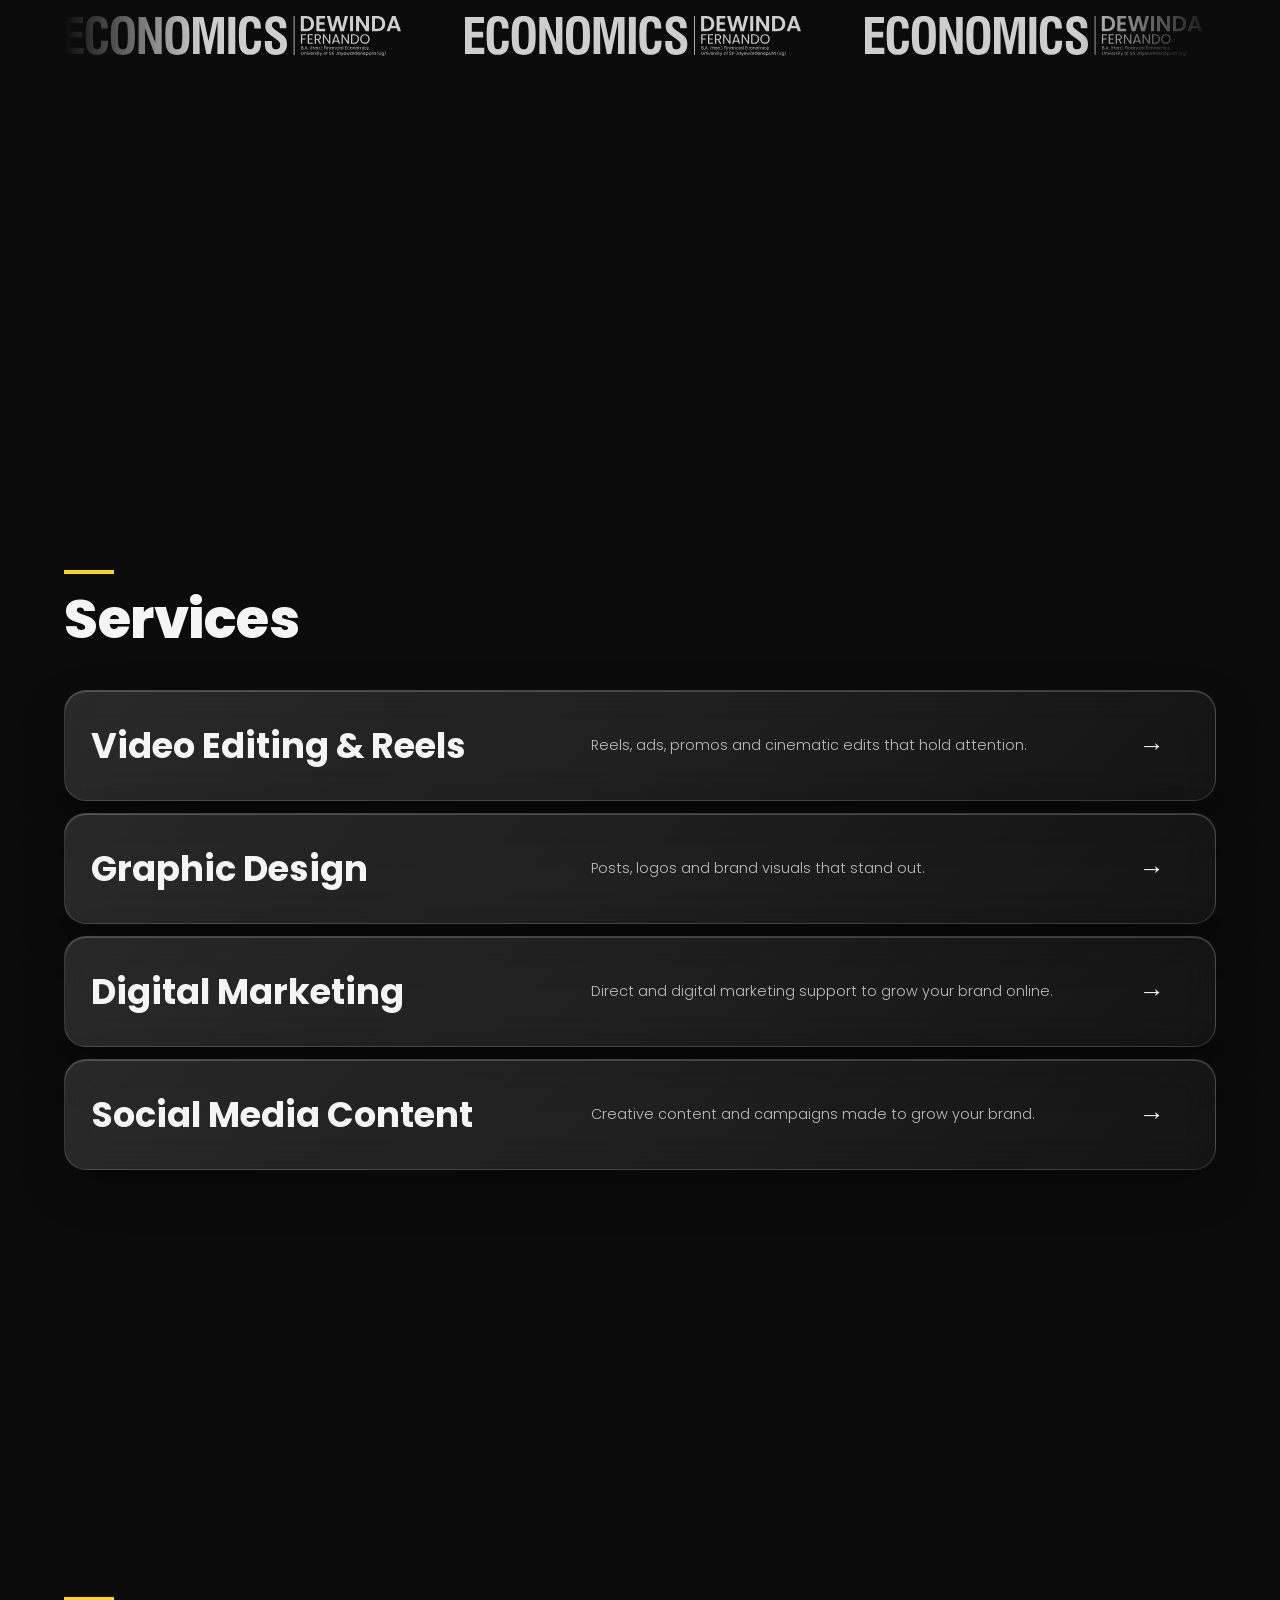
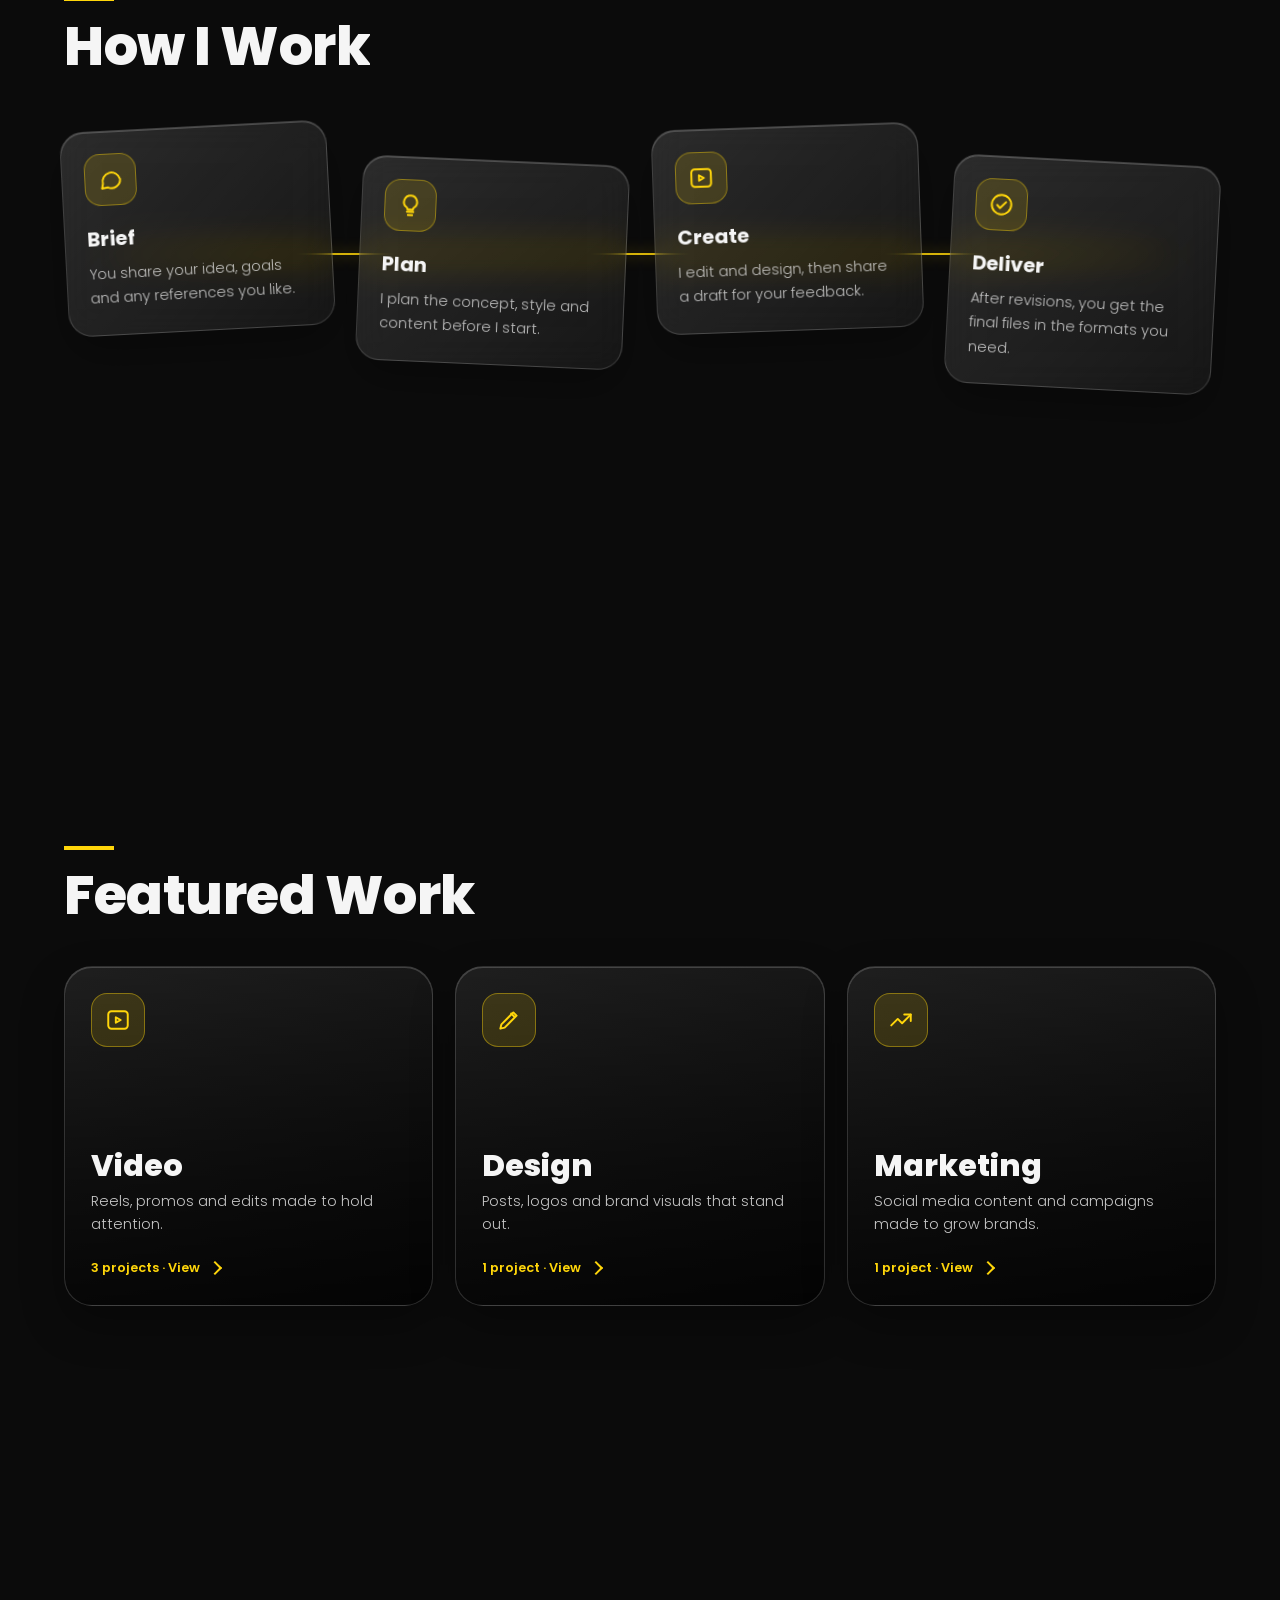
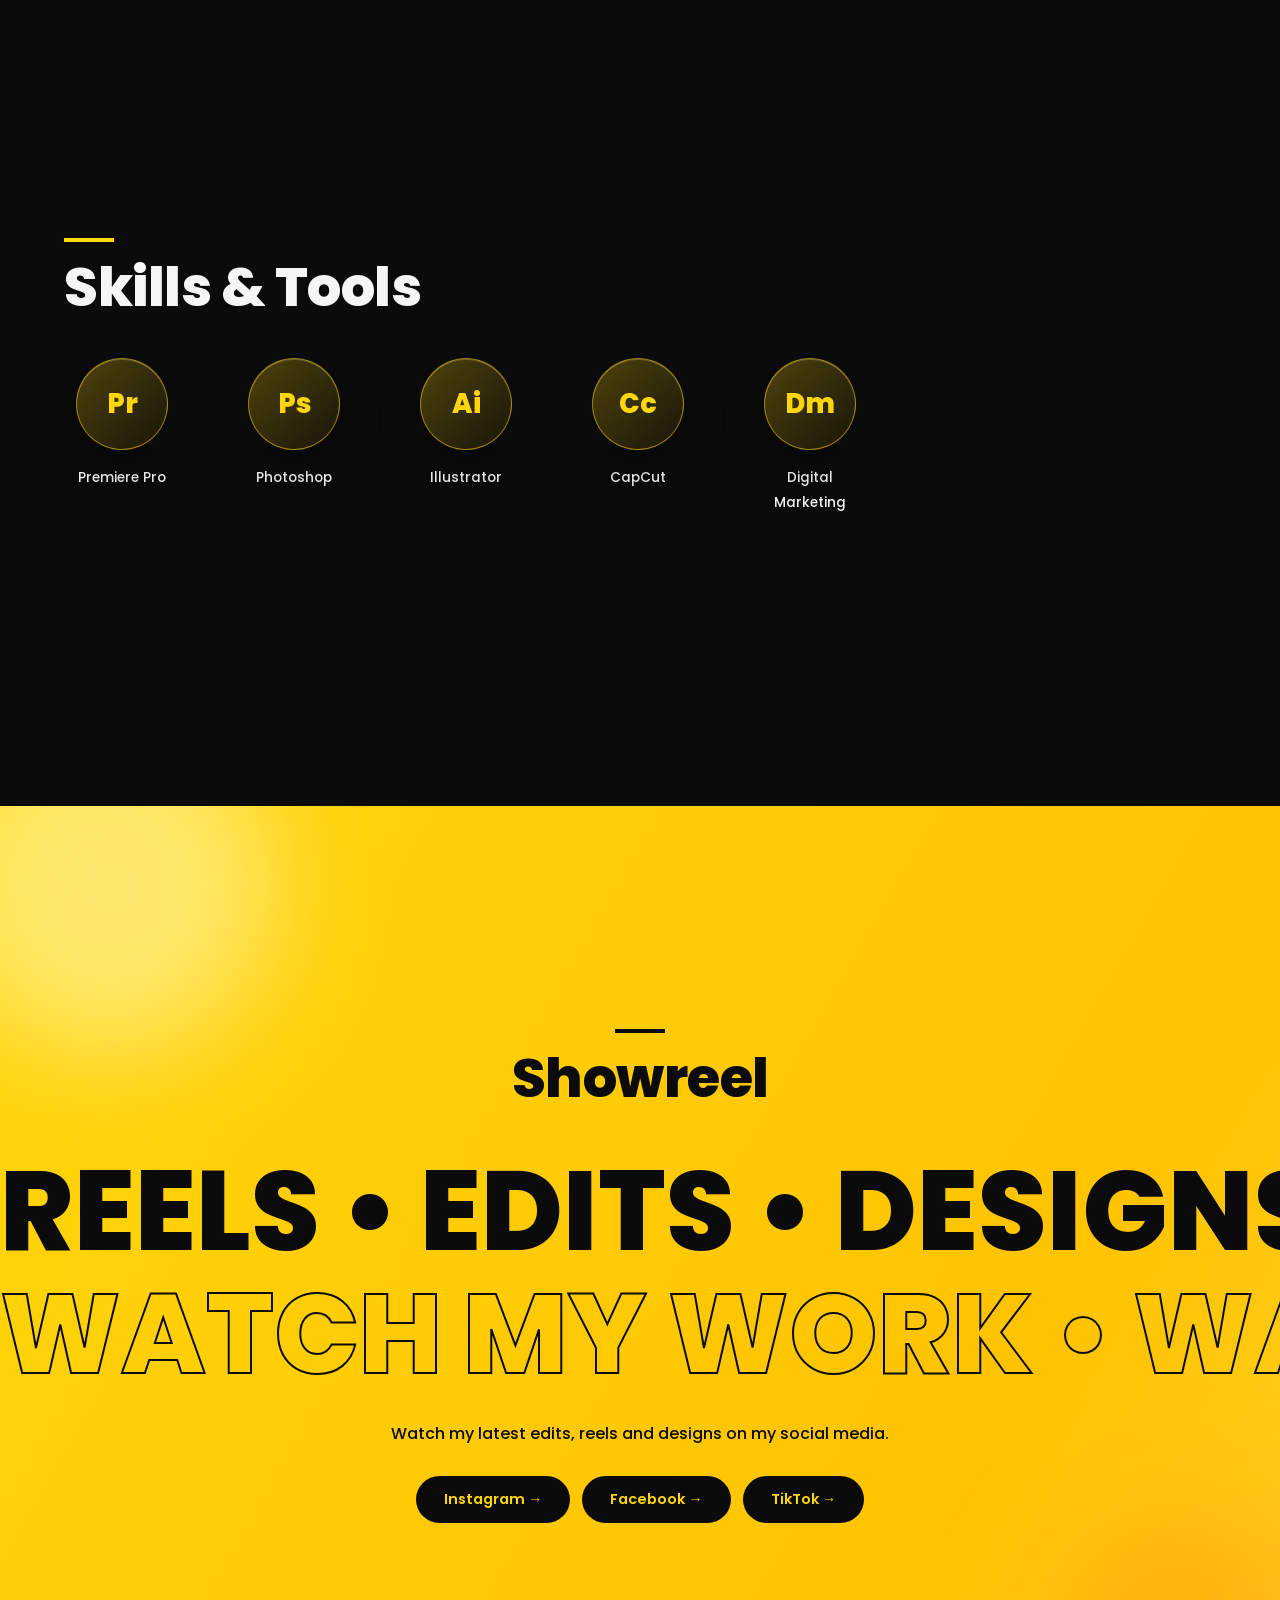
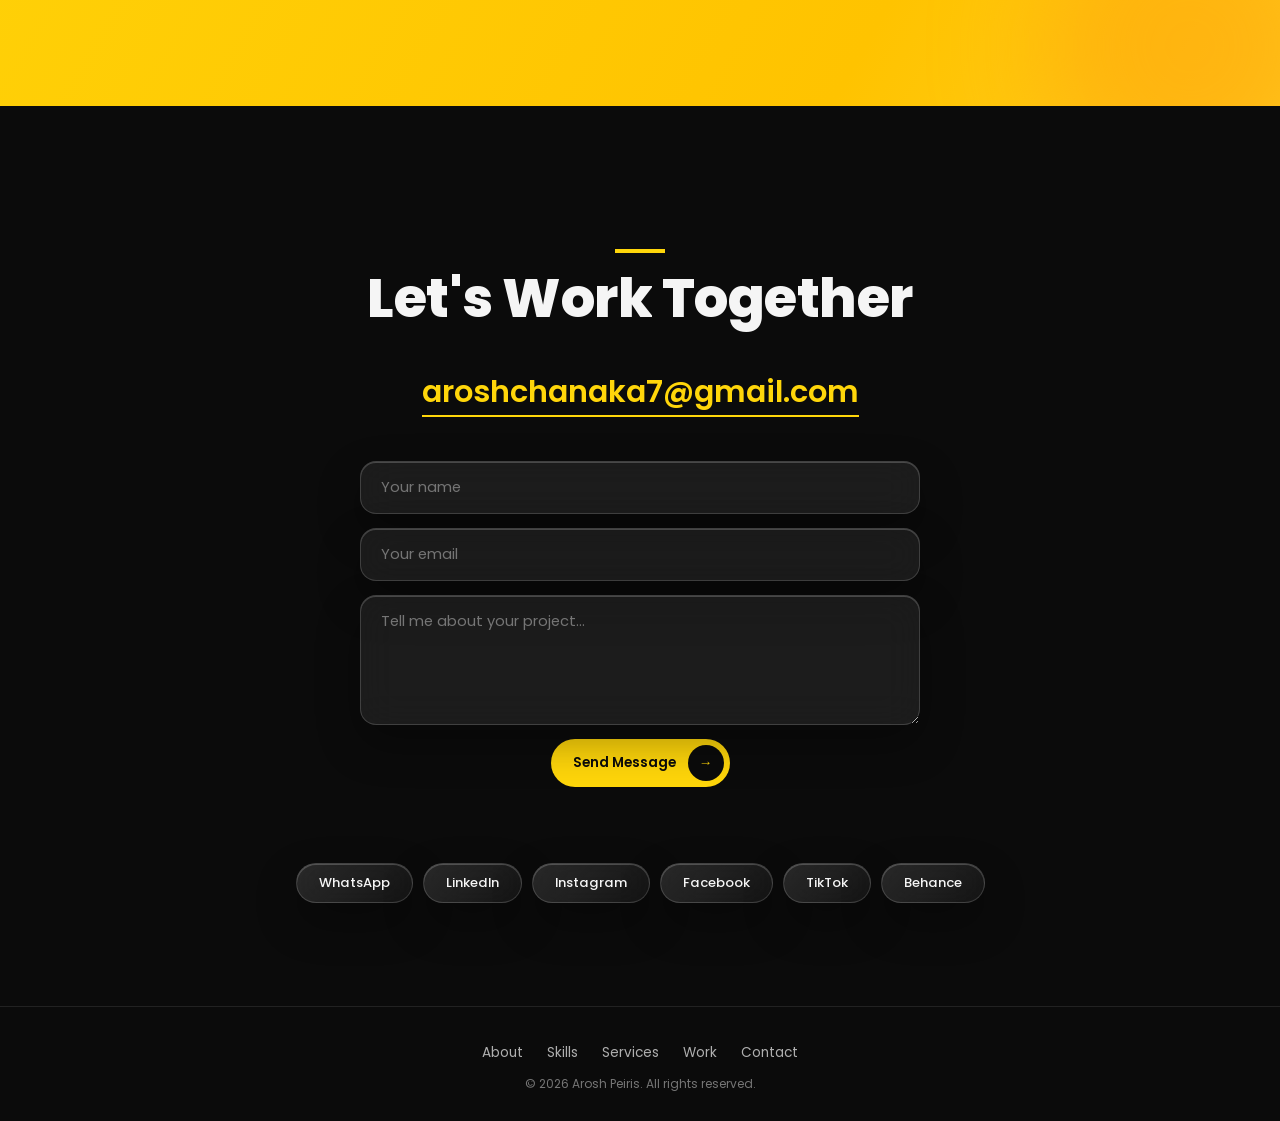
==== commit bd40fb84: "Update index.html" ====
--- a/index.html
+++ b/index.html
@@ -10,12 +10,11 @@
 <link href="https://fonts.googleapis.com/css2?family=Poppins:wght@300;400;500;600;700;800&display=swap" rel="stylesheet">
 <link rel="stylesheet" href="style.css"></head><body>
 <div id="intro"><div class="in-logo"><span style="--i:0">A</span><span style="--i:1">R</span><span style="--i:2">O</span><span style="--i:3">S</span><span style="--i:4">H</span><span style="--i:5" class="dot">.</span></div><div class="in-bar"><i></i></div></div>
-<div id="bar"></div>
 <div class="aurora" id="aurora" aria-hidden="true"><i></i><i></i><i></i></div>
 <nav class="nav"><a class="logo" href="#">AROSH<b>.</b></a><div class="nav-links"><a href="#aboutme">About</a><a href="#reels">Reels</a><a href="#services">Services</a><a href="#projects">Work</a><a href="#skills">Skills</a></div><a class="btn" href="#contact">Contact <i>→</i></a></nav>
 <div class="tabs" id="tabs"><a href="#aboutme">About</a><a href="#reels">Reels</a><a href="#services">Services</a><a href="#projects">Work</a><a href="#skills">Skills</a><a href="#contact">Contact</a></div>
 
-<header class="hero"><div class="in-w"><div class="panel">
+<header class="hero"><canvas id="heroFx" aria-hidden="true"></canvas><div class="in-w"><div class="panel">
 <div class="hl"><span class="pill">Colombo, Sri Lanka</span>
 <p class="hey">Hey, I'm</p><h1>Arosh <span>Peiris</span></h1><p class="typed-line">a <b id="typed"></b></p>
 <p class="hdesc">Turning raw ideas into <b>scroll-stopping</b> reels and designs that make brands impossible to ignore.</p>
@@ -73,6 +72,7 @@
 <div class="wp-grid" id="wpGrid"></div></div></div>
 <div class="modal" id="modal"><button class="mclose" id="mclose" aria-label="Close">×</button><div id="mbox"></div></div>
 <a class="wa" href="https://wa.me/94713135026?text=Hi%20Arosh%2C%20I%20saw%20your%20portfolio!" target="_blank" rel="noopener" aria-label="WhatsApp"><svg viewBox="0 0 24 24"><path d="M17.5 14.4c-.3-.1-1.8-.9-2-1-.3-.1-.5-.1-.7.1-.2.3-.8 1-.9 1.2-.2.2-.3.2-.6.1-.3-.1-1.3-.5-2.4-1.5-.9-.8-1.5-1.8-1.7-2.1-.2-.3 0-.5.1-.6l.4-.5c.1-.2.2-.3.3-.5.1-.2 0-.4 0-.5-.1-.1-.7-1.6-.9-2.2-.2-.6-.5-.5-.7-.5h-.6c-.2 0-.5.1-.8.4-.3.3-1 1-1 2.5s1.1 2.9 1.2 3.1c.1.2 2.1 3.2 5.1 4.5.7.3 1.3.5 1.7.6.7.2 1.4.2 1.9.1.6-.1 1.8-.7 2-1.4.3-.7.3-1.3.2-1.4-.1-.1-.3-.2-.6-.3zM12 2a10 10 0 0 0-8.6 15L2 22l5.1-1.3A10 10 0 1 0 12 2zm0 18.2c-1.5 0-3-.4-4.2-1.2l-.3-.2-3 .8.8-2.9-.2-.3A8.2 8.2 0 1 1 12 20.2z"/></svg></a>
+<div class="cur" id="cur" aria-hidden="true"></div>
 <script src="reels.js"></script>
 <script src="projects.js"></script>
 <script src="script.js"></script></body></html>
--- a/style.css
+++ b/style.css
@@ -483,78 +483,53 @@
 /* work page: fully solid background so the home page never shows through */
 .wp{background:#080808}
 
-/* ===== mobile UX pack: menu, tap targets, readable text, compact cards ===== */
-html{-webkit-tap-highlight-color:transparent}
-section[id],#showreel{scroll-margin-top:84px}
-.burger,.mmenu{display:none}
-@media(max-width:800px){
-/* menu */
-.nav{gap:8px;padding:6px 6px 6px 18px}
-.logo{padding:10px 0}
-.burger{display:grid;place-content:center;gap:6px;flex:none;width:44px;height:44px;border-radius:50%;border:1px solid rgba(255,255,255,.2);background:rgba(255,255,255,.08);cursor:pointer;padding:0}
-.burger span{display:block;width:18px;height:2px;border-radius:2px;background:#fff;transition:transform .3s}
-.burger.open span:nth-child(1){transform:translateY(4px) rotate(45deg)}.burger.open span:nth-child(2){transform:translateY(-4px) rotate(-45deg)}
-.mmenu{display:flex;position:fixed;inset:0;z-index:1450;flex-direction:column;justify-content:center;padding:96px 26px 40px;background:rgba(8,8,8,.97);opacity:0;visibility:hidden;transform:translateY(-14px);transition:opacity .3s,transform .3s,visibility 0s .3s}
-.mmenu.open{opacity:1;visibility:visible;transform:none;transition:opacity .3s,transform .3s}
-.mm-links a{display:flex;align-items:center;justify-content:space-between;padding:17px 4px;font-size:1.6rem;font-weight:700;border-bottom:1px solid rgba(255,255,255,.1)}
-.mm-links a::after{content:"";width:10px;height:10px;border-top:2px solid var(--y);border-right:2px solid var(--y);transform:rotate(45deg)}
-.mm-soc{display:flex;flex-wrap:wrap;gap:10px;margin-top:26px}
-.mm-soc a{padding:13px 20px;border-radius:50px;border:1px solid rgba(255,255,255,.22);font-size:.92rem;font-weight:500}
-.menu-open .wa{opacity:0;pointer-events:none}
-/* spacing + type */
-section{padding:56px 0}
-h2.big{font-size:clamp(1.7rem,7.2vw,2.2rem);margin-bottom:22px}
-.about p{font-size:1rem;line-height:1.8;opacity:.9}
-.me-photo{aspect-ratio:4/3;max-height:300px;box-shadow:8px 8px 0 var(--y);margin-right:8px}
-.hstats{font-size:.85rem}
-.cf-cap h3{font-size:1.2rem}.cf-cap p{font-size:.95rem;opacity:.85}
-.rcard .rtag{font-size:.72rem}
-.step p{font-size:.9rem;opacity:.85}
-/* tap targets */
-.btn,.btn2,.sbtn,.filters button,.wp-back{min-height:46px}
-.btn:active,.btn2:active,.sbtn:active,.cat:active,.pj:active,.srv a:active,.socials a:active{transform:scale(.97)}
-.cf-dots{gap:2px;margin-top:2px}
-.cf-dots button{width:28px;height:28px;background:none;position:relative;border-radius:0}
-.cf-dots button::before{content:"";position:absolute;left:50%;top:50%;width:8px;height:8px;margin:-4px 0 0 -4px;border-radius:8px;background:rgba(255,255,255,.3);transition:.3s}
-.cf-dots button.on{width:28px;background:none}.cf-dots button.on::before{width:22px;margin-left:-11px;background:var(--y)}
-.fnav{gap:2px 6px}.fnav a{padding:12px 10px}
-.socials a{padding:12px 20px}.socials{gap:10px}
-.mail{padding:10px 0;font-size:1.05rem}
-.form input,.form textarea{font-size:16px;padding:16px 18px}
-/* compact cards */
-.cat{min-height:190px;gap:24px;padding:20px;border-radius:22px}.ci{width:46px;height:46px}.cat-go{font-size:.85rem}
-.cats{gap:14px}
-.srv p{display:block;grid-column:1;font-size:.9rem;opacity:.8;margin-top:-6px}
-.srv i{grid-row:1/3;grid-column:2}
-.skills{display:grid;grid-template-columns:repeat(3,1fr);gap:22px 6px;justify-items:center}.skill{width:auto}
-.reel .mrow span{line-height:1.5}
-/* floating whatsapp + work page */
-.wa{width:52px;height:52px;right:14px;bottom:calc(14px + env(safe-area-inset-bottom))}.wa svg{width:26px;height:26px}
-footer{padding-bottom:90px}
-.wp-in{padding:14px 16px 80px}
+/* ===== v14: animated background glow + scroll tabs ===== */
+body::before,body::after{display:none}
+.aurora{position:fixed;inset:0;z-index:-1;overflow:hidden;pointer-events:none}
+.aurora i{position:absolute;border-radius:50%;will-change:transform}
+.aurora i:nth-child(1){width:70vmax;height:70vmax;left:-22vmax;top:-18vmax;background:radial-gradient(closest-side,rgba(255,214,10,.30),transparent);animation:au1 24s ease-in-out infinite alternate}
+.aurora i:nth-child(2){width:62vmax;height:62vmax;right:-22vmax;top:28vh;background:radial-gradient(closest-side,rgba(255,140,10,.24),transparent);animation:au2 28s ease-in-out infinite alternate}
+.aurora i:nth-child(3){width:52vmax;height:52vmax;left:18vw;bottom:-28vmax;background:radial-gradient(closest-side,rgba(255,236,130,.18),transparent);animation:au3 32s ease-in-out infinite alternate}
+.aurora::after{content:"";position:absolute;width:520px;height:520px;left:var(--sx,50%);top:var(--sy,35%);transform:translate(-50%,-50%);background:radial-gradient(closest-side,rgba(255,214,10,.14),transparent);transition:left .35s ease-out,top .35s ease-out}
+@keyframes au1{to{transform:translate(38vw,24vh) scale(1.2)}}
+@keyframes au2{to{transform:translate(-34vw,-20vh) scale(1.15)}}
+@keyframes au3{to{transform:translate(28vw,-34vh) scale(1.25)}}
+@media(prefers-reduced-motion:reduce){.aurora i{animation:none}}
+section[id]{scroll-margin-top:96px}
+.nav-links a.on{opacity:1;color:var(--y)}
+.tabs{display:none}
+@media(max-width:800px){
+section[id]{scroll-margin-top:130px}
+.hero{padding-top:140px}
+.aurora::after{display:none}
+.tabs{display:flex;position:fixed;top:82px;left:50%;transform:translateX(-50%);z-index:1490;width:calc(100% - 28px);gap:6px;overflow-x:auto;padding:6px;border-radius:40px;background:rgba(18,18,18,.72);-webkit-backdrop-filter:blur(10px);backdrop-filter:blur(10px);border:1px solid rgba(255,255,255,.12);scrollbar-width:none;-webkit-overflow-scrolling:touch;transition:transform .35s ease,opacity .35s}
+.tabs::-webkit-scrollbar{display:none}
+.tabs.hide{transform:translate(-50%,-160%);opacity:0;pointer-events:none}
+.tabs a{flex:none;padding:9px 16px;border-radius:30px;font-size:.78rem;font-weight:600;white-space:nowrap;color:rgba(255,255,255,.78);transition:background .3s,color .3s}
+.tabs a.on{background:var(--y);color:var(--d)}
 }
 
-/* ===== v14: mobile section tabs + friendlier mobile UX ===== */
-.tabs{display:none}
-@media(max-width:800px){
-.tabs{display:block;position:fixed;top:78px;left:0;right:0;z-index:1450;transform:translateY(-160%);opacity:0;pointer-events:none;transition:transform .45s cubic-bezier(.2,.7,.2,1),opacity .35s}
-.tabs.show{transform:none;opacity:1;pointer-events:auto}
-.tabs-in{display:flex;gap:8px;overflow-x:auto;padding:8px 14px;scrollbar-width:none;-webkit-overflow-scrolling:touch;background:linear-gradient(135deg,rgba(40,40,40,.78),rgba(15,15,15,.7));-webkit-backdrop-filter:blur(12px);backdrop-filter:blur(12px);border-block:1px solid rgba(255,255,255,.08)}
-.tabs-in::-webkit-scrollbar{display:none}
-.tabs a{flex:none;display:inline-flex;align-items:center;min-height:38px;padding:0 16px;border-radius:50px;font-size:.82rem;font-weight:600;color:rgba(255,255,255,.78);border:1px solid rgba(255,255,255,.14);white-space:nowrap;transition:background .25s,color .25s,border-color .25s}
-.tabs a.on{background:var(--y);color:var(--d);border-color:var(--y)}
-section{padding:58px 0}
-.in-w{padding:0 18px}
-h2.big{font-size:clamp(1.7rem,8vw,2.2rem);margin-bottom:26px}
-.btn,.btn2{min-height:46px}
-.form input,.form textarea{font-size:16px}
-.cf-dots button{width:10px;height:10px;position:relative;margin:0 3px}
-.cf-dots button.on{width:26px}
-.cf-dots button::after{content:"";position:absolute;inset:-14px -7px}
-.srv a{grid-template-columns:1fr 34px;gap:6px 12px;padding:20px 18px}
-.srv p{display:block;grid-column:1;font-size:.85rem;line-height:1.55}
-.srv i{grid-row:1/3;grid-column:2;align-self:center}
-.wa{width:54px;height:54px;right:16px;bottom:calc(16px + env(safe-area-inset-bottom))}
-footer{padding-bottom:96px}
+/* v15: scroll bar removed, nav a little more solid so page text does not ghost through */
+#bar{display:none}
+.nav{background:linear-gradient(135deg,rgba(34,34,34,.92),rgba(14,14,14,.9))}
+
+/* ===== v16: full-screen sections, one by one (snap scroll) ===== */
+html{scroll-snap-type:y mandatory}
+.hero,section{scroll-snap-align:start;min-height:100vh;min-height:100svh}
+section[id]{scroll-margin-top:0}
+section{display:flex;flex-direction:column;justify-content:center;padding:96px 0 56px!important}
+section>.in-w{width:100%}
+footer{scroll-snap-align:end}
+/* hero: bigger, fills the screen */
+.hero{display:flex;align-items:center;padding:100px 0 36px}
+.panel{min-height:calc(100vh - 150px);min-height:calc(100svh - 150px)}
+.hv{min-height:560px}.hv img{max-height:780px}
+@media(max-width:800px){
+html{scroll-snap-type:y proximity}
+section{padding:140px 0 48px!important}
+.hero{padding:140px 0 28px}
+.panel{min-height:calc(100svh - 190px)}
+.hv{min-height:420px}.hv img{max-height:480px}
 }
-@media(max-width:800px){.mmenu{background:#080808}}
+/* snap needs the page itself (not <body>) to be the scroller */
+body{overflow-x:clip}
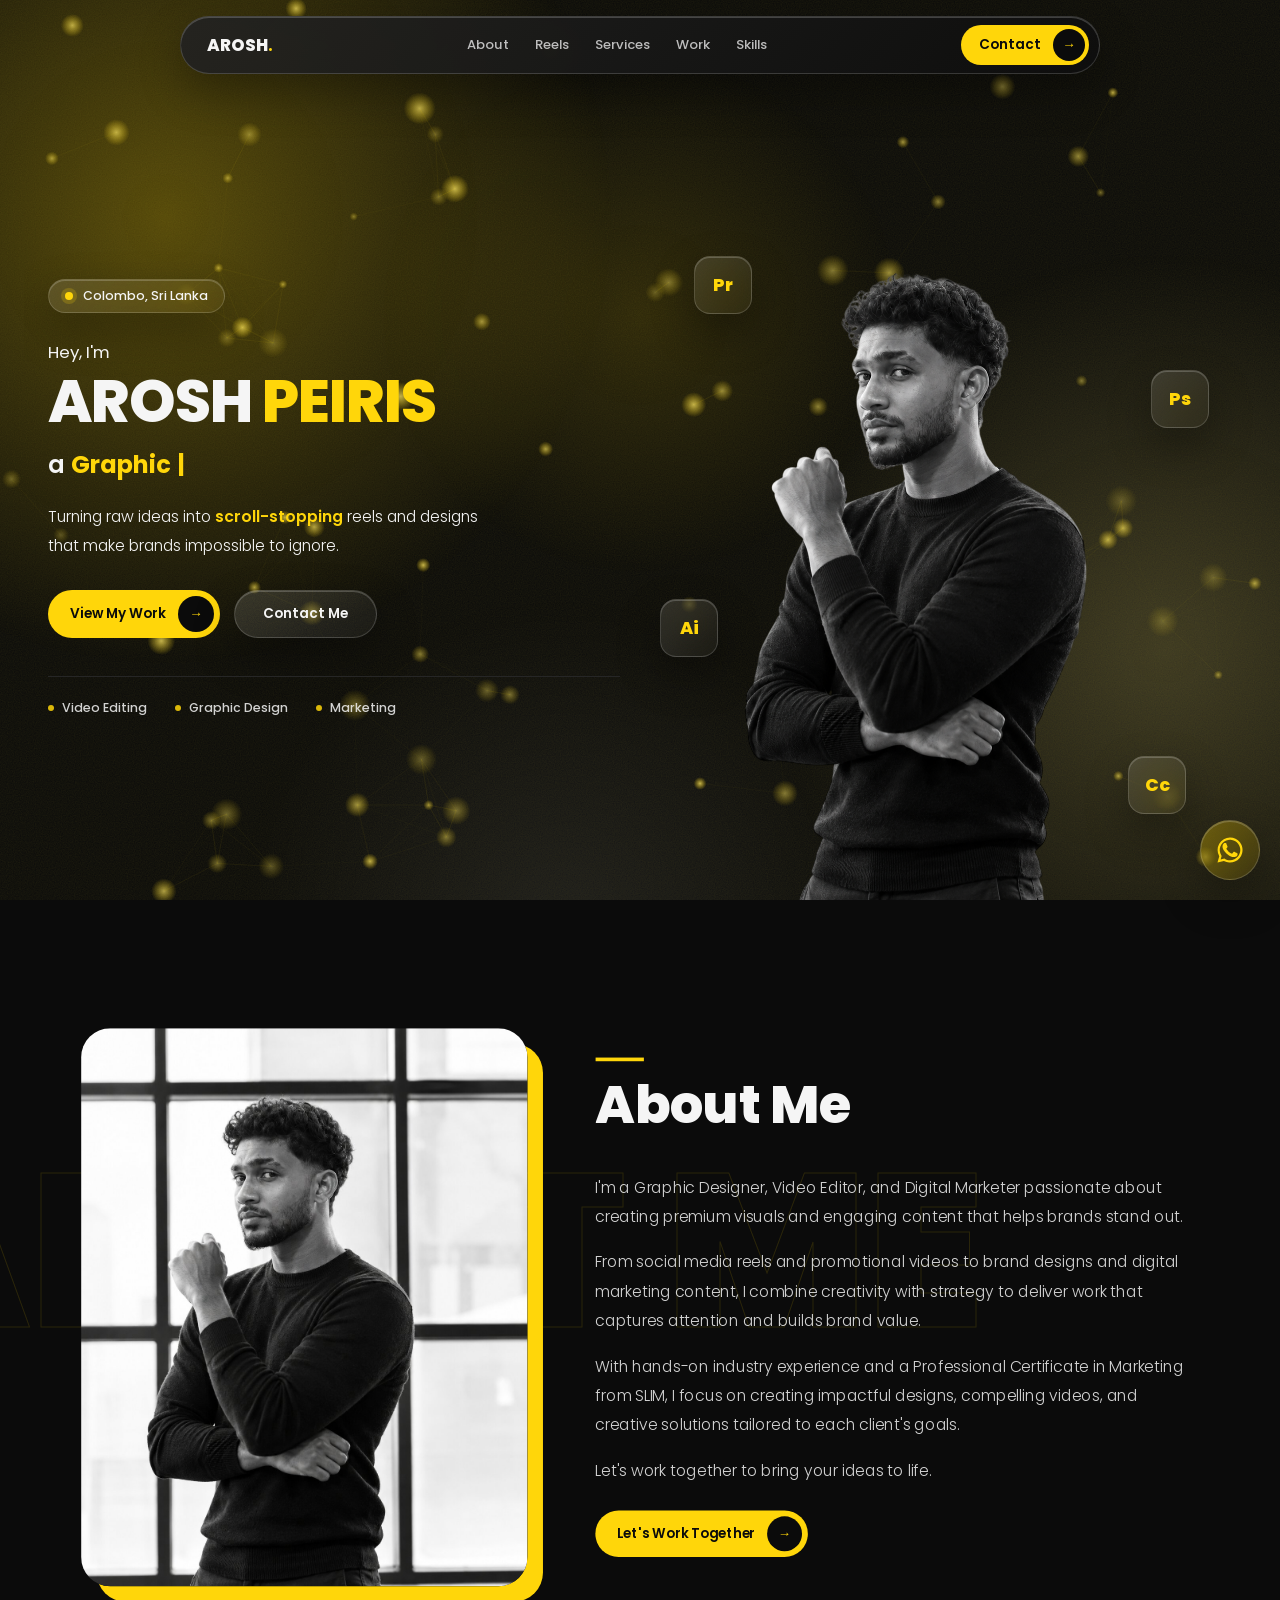
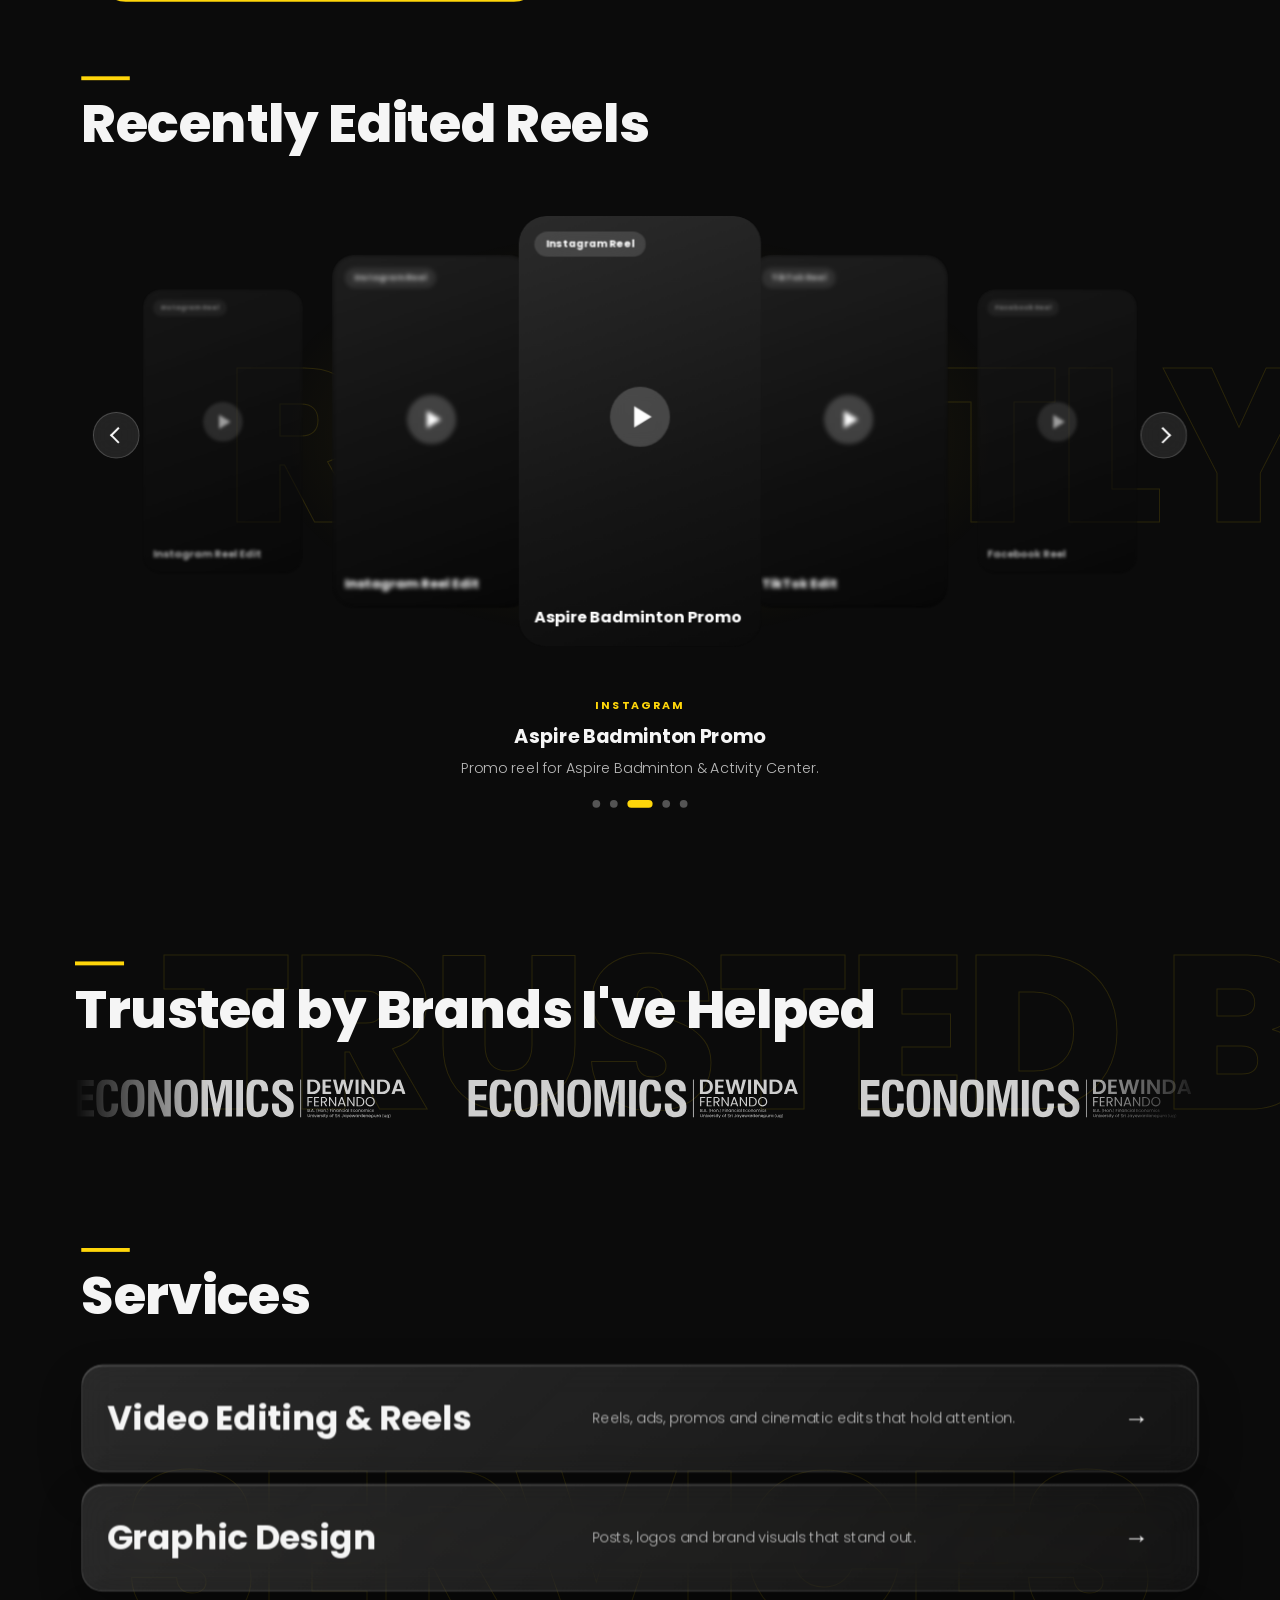
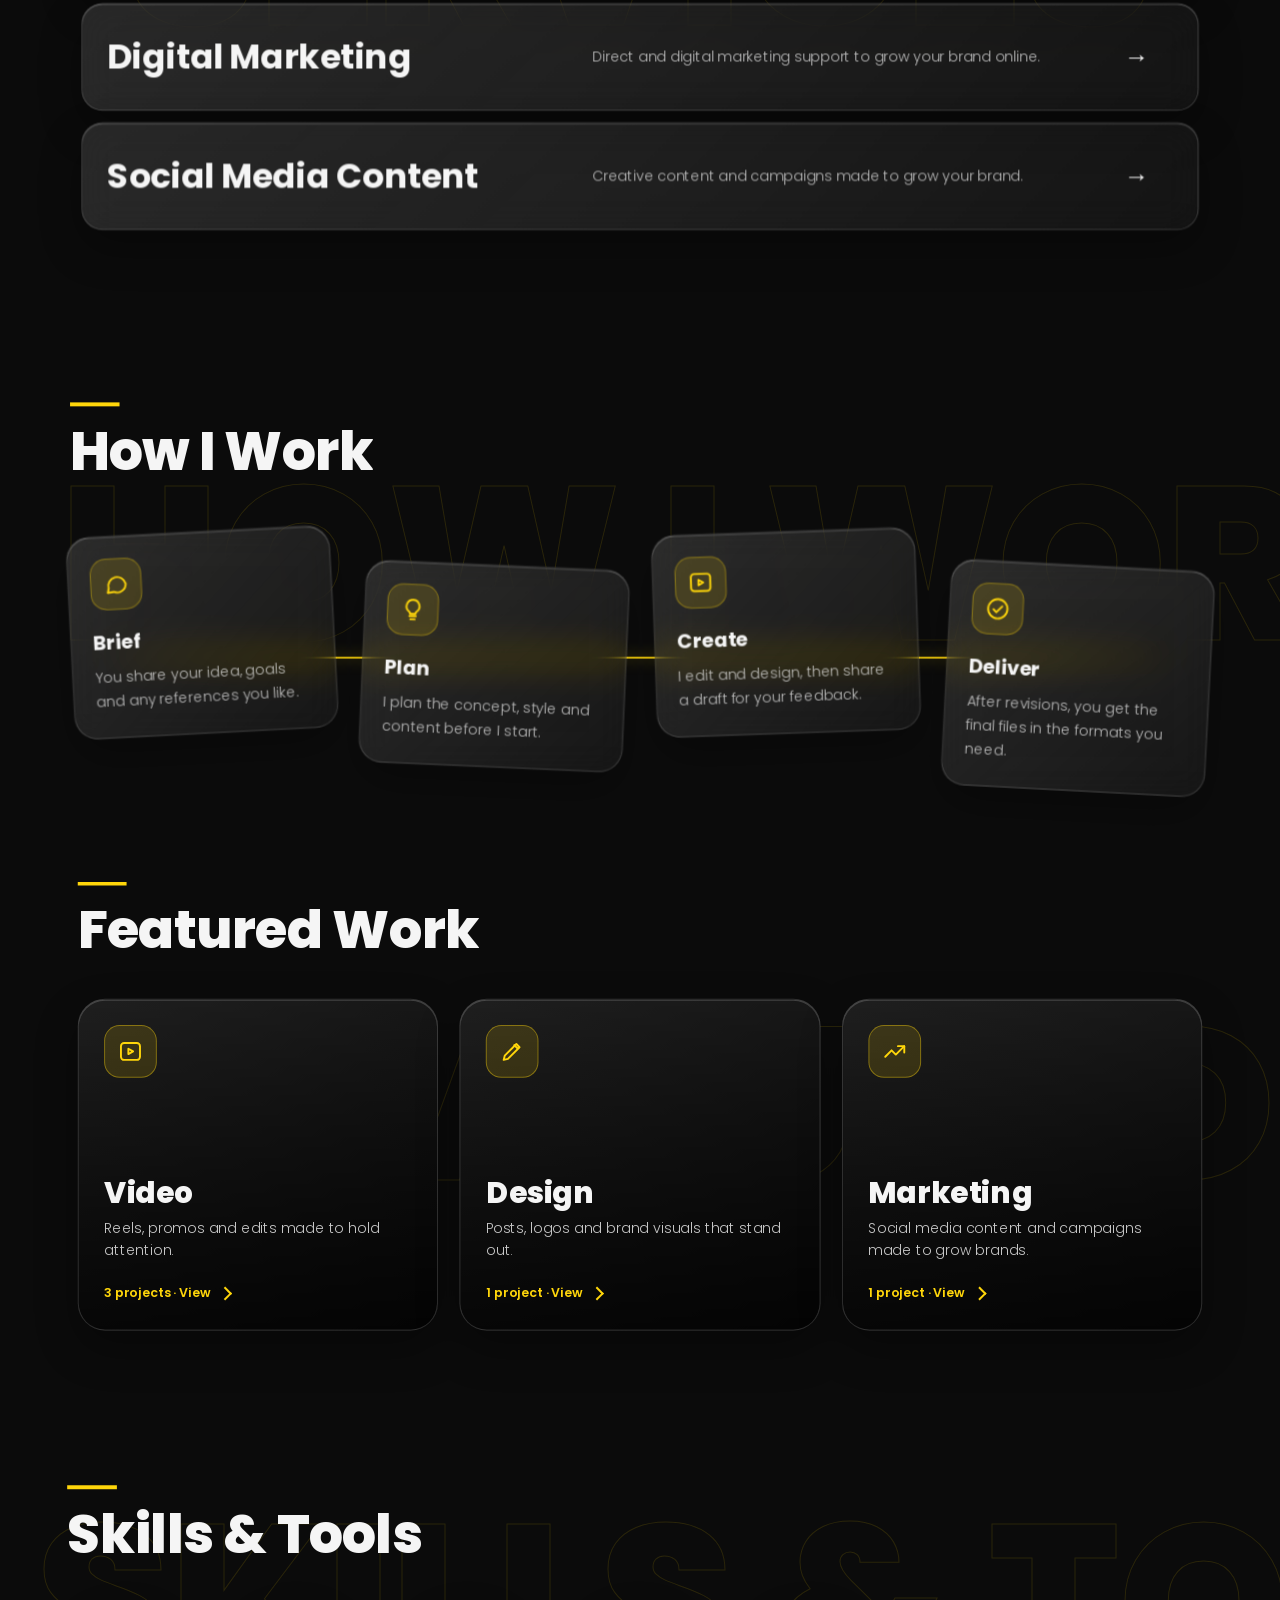
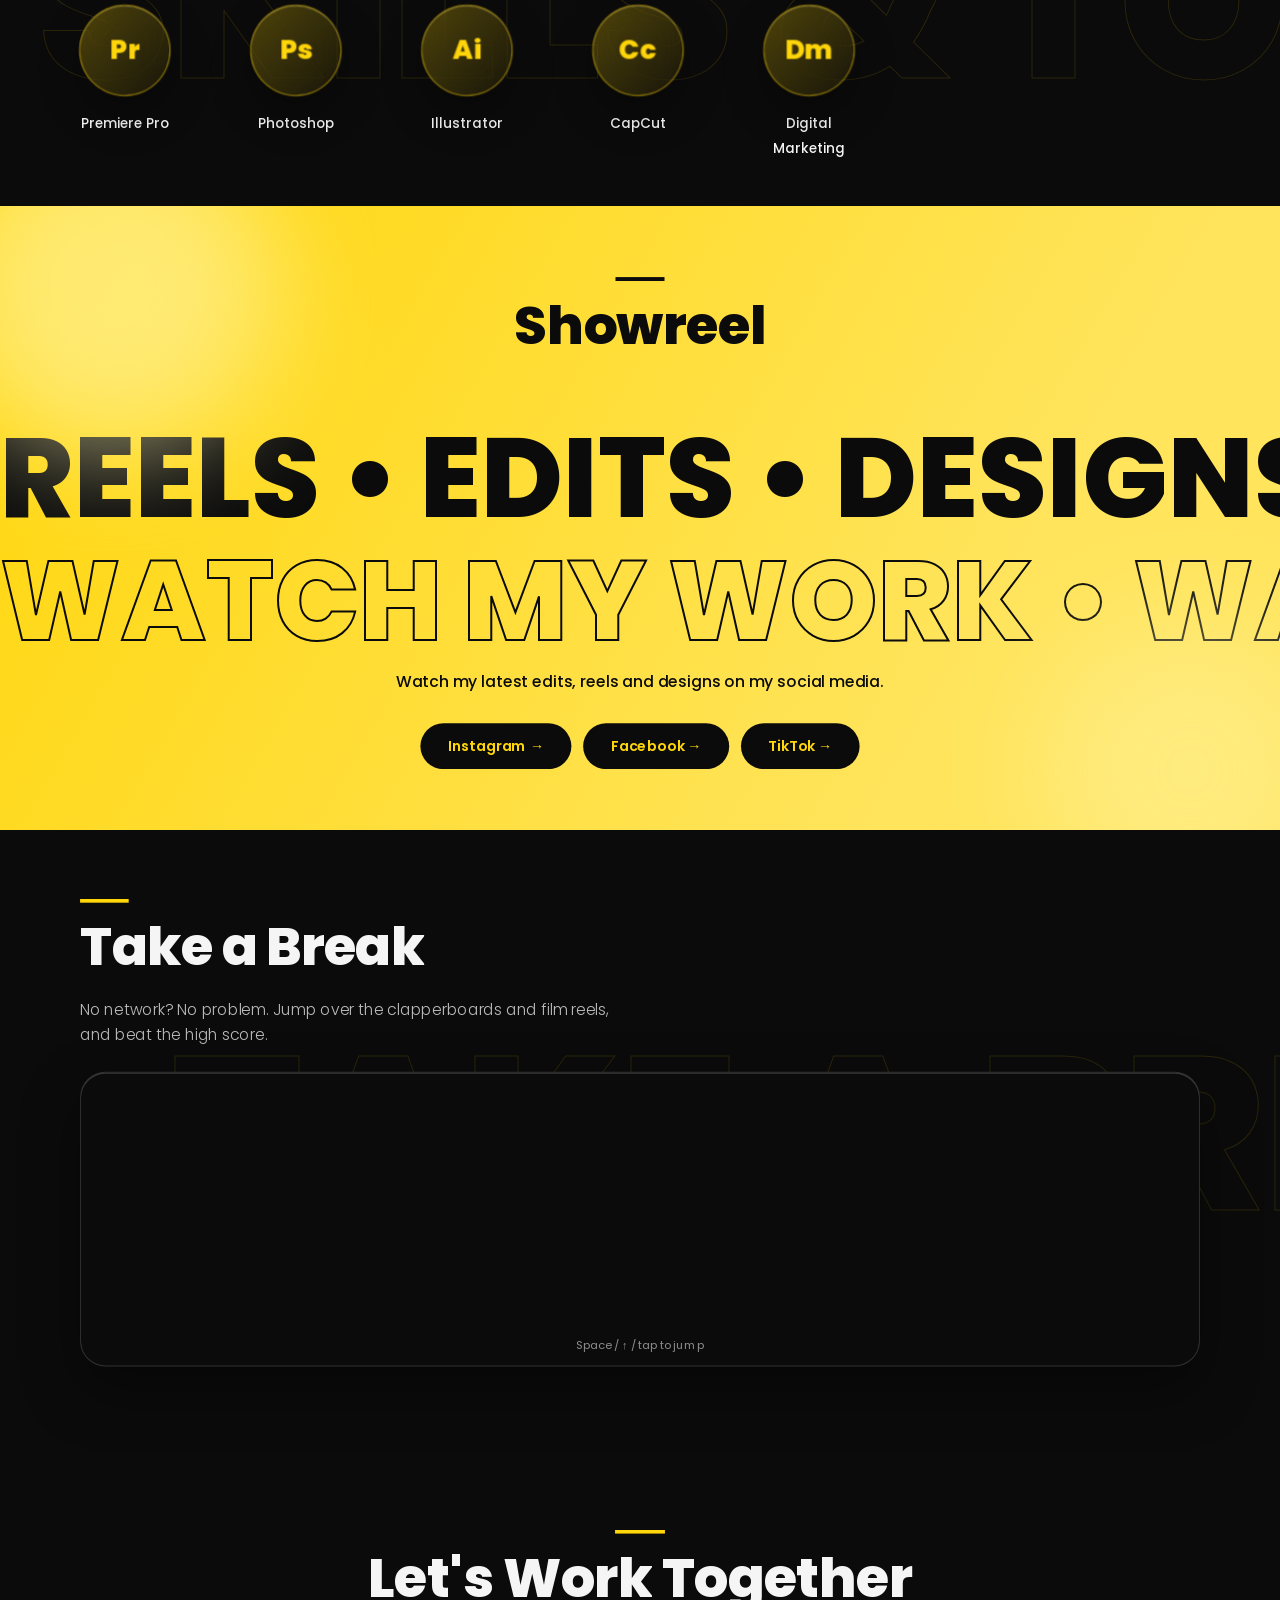
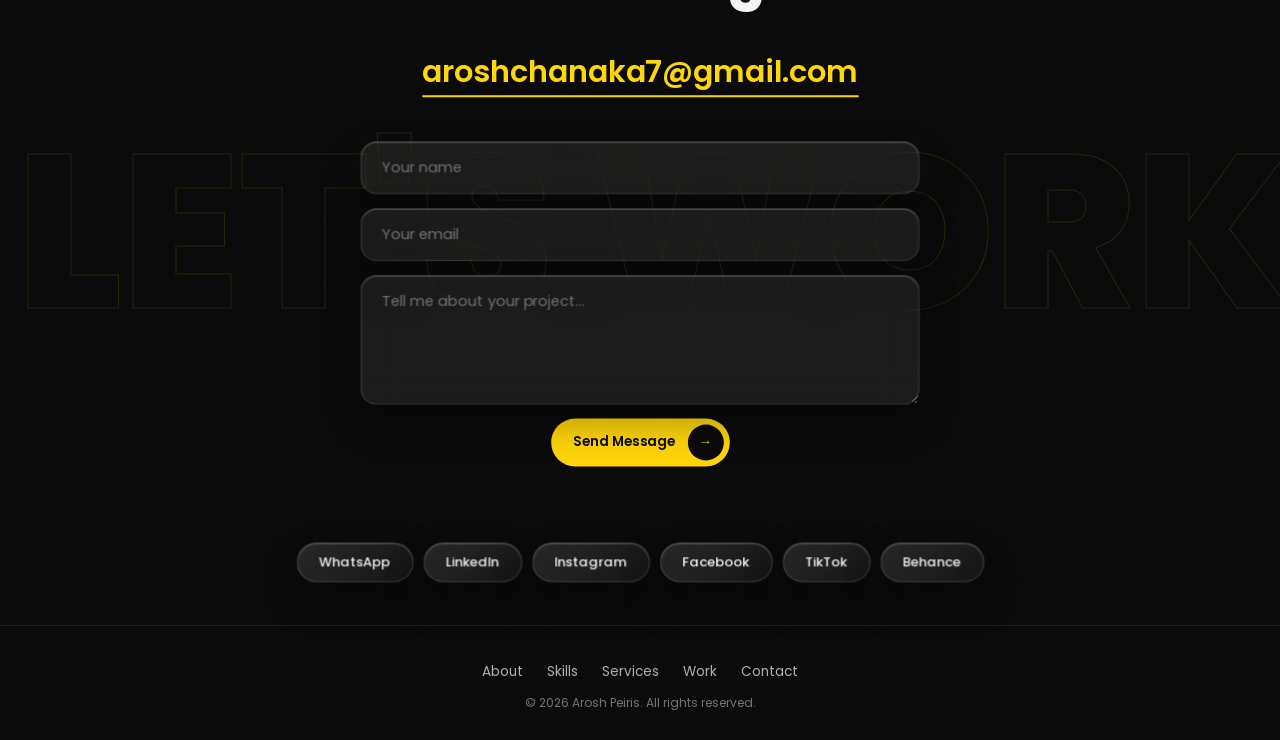
==== commit 16f76562: "Update index.html" ====
--- a/index.html
+++ b/index.html
@@ -12,7 +12,7 @@
 <div id="intro"><div class="in-logo"><span style="--i:0">A</span><span style="--i:1">R</span><span style="--i:2">O</span><span style="--i:3">S</span><span style="--i:4">H</span><span style="--i:5" class="dot">.</span></div><div class="in-bar"><i></i></div></div>
 <div class="aurora" id="aurora" aria-hidden="true"><i></i><i></i><i></i></div>
 <nav class="nav"><a class="logo" href="#">AROSH<b>.</b></a><div class="nav-links"><a href="#aboutme">About</a><a href="#reels">Reels</a><a href="#services">Services</a><a href="#projects">Work</a><a href="#skills">Skills</a></div><a class="btn" href="#contact">Contact <i>→</i></a></nav>
-<div class="tabs" id="tabs"><a href="#aboutme">About</a><a href="#reels">Reels</a><a href="#services">Services</a><a href="#projects">Work</a><a href="#skills">Skills</a><a href="#contact">Contact</a></div>
+<div class="tabs" id="tabs"><a href="#aboutme">About</a><a href="#reels">Reels</a><a href="#services">Services</a><a href="#projects">Work</a><a href="#skills">Skills</a><a href="#play">Play</a><a href="#contact">Contact</a></div>
 
 <header class="hero"><canvas id="heroFx" aria-hidden="true"></canvas><div class="in-w"><div class="panel">
 <div class="hl"><span class="pill">Colombo, Sri Lanka</span>
@@ -55,6 +55,10 @@
 <div class="in-w" style="position:relative;z-index:2"><p class="sub">Watch my latest edits, reels and designs on my social media.</p>
 <div class="sbtns"><a class="sbtn" href="https://www.instagram.com/chanaka_arosh" target="_blank" rel="noopener">Instagram →</a><a class="sbtn" href="https://www.facebook.com/share/1DnDnbj6gX/" target="_blank" rel="noopener">Facebook →</a><a class="sbtn" href="https://www.tiktok.com/@chanaka_arosh" target="_blank" rel="noopener">TikTok →</a></div></div></section>
 
+<section id="play"><div class="in-w reveal"><h2 class="big tx">Take a Break</h2>
+<p class="play-sub">No network? No problem. Jump over the clapperboards and film reels, and beat the high score.</p>
+<div class="game"><canvas id="runGame" aria-label="Runner mini game: press space or tap to jump"></canvas><div class="game-hint">Space / ↑ / tap to jump</div></div></div></section>
+
 <section class="contact" id="contact"><div class="in-w reveal"><h2 class="big tx">Let's Work Together</h2>
 <a class="mail" href="mailto:aroshchanaka7@gmail.com">aroshchanaka7@gmail.com</a>
 <form class="form" id="form" action="https://formspree.io/f/mkjoazpn" method="POST">
@@ -75,4 +79,5 @@
 <div class="cur" id="cur" aria-hidden="true"></div>
 <script src="reels.js"></script>
 <script src="projects.js"></script>
-<script src="script.js"></script></body></html>
+<script src="script.js"></script>
+<script src="game.js"></script></body></html>
--- a/style.css
+++ b/style.css
@@ -88,10 +88,10 @@
 .cinfo h4{font-size:1.15rem}.cinfo p{font-size:.82rem;opacity:.6;font-weight:300;margin-top:2px}
 .tag{font-size:.68rem;font-weight:700;letter-spacing:1px;color:var(--y);border:1px solid var(--y);padding:4px 12px;border-radius:20px;white-space:nowrap}
 /* showreel */
-.reel{position:relative;overflow:hidden;color:var(--d);padding:100px 0;background:linear-gradient(120deg,#FFD60A,#FFC300,#FFE45C,#F2B705,#FFD60A);background-size:300% 300%;animation:grad 8s ease infinite;text-align:center}
+.reel{position:relative;overflow:hidden;color:var(--d);padding:100px 0;background:linear-gradient(120deg,#FFD60A,#FFE45C,#FFE45C,#FFD60A,#FFD60A);background-size:300% 300%;animation:grad 8s ease infinite;text-align:center}
 .blob{position:absolute;border-radius:50%;filter:blur(55px);pointer-events:none}
 .b1{width:340px;height:340px;background:#fff6b0;opacity:.6;top:-90px;left:-60px;animation:f1 9s ease-in-out infinite}
-.b2{width:300px;height:300px;background:#ff9f0a;opacity:.5;right:-60px;bottom:-90px;animation:f2 11s ease-in-out infinite}
+.b2{width:300px;height:300px;background:#fff3a0;opacity:.5;right:-60px;bottom:-90px;animation:f2 11s ease-in-out infinite}
 .reel h2.big::before{left:50%;transform:translateX(-50%);background:var(--d)}
 .reel .mrow span{font-size:clamp(2.6rem,9vw,7rem);font-weight:800;line-height:1.1;white-space:nowrap;padding-right:40px}
 .reel .mrow.out span{color:transparent;-webkit-text-stroke:2px var(--d)}
@@ -142,7 +142,7 @@
 .panel{background:radial-gradient(rgba(255,255,255,.06) 1px,transparent 1px) 0 0/26px 26px,#101010}
 .panel::before,.panel::after{content:"";position:absolute;border-radius:50%;pointer-events:none;filter:blur(40px)}
 .panel::before{width:520px;height:520px;right:-60px;top:-140px;background:radial-gradient(circle,rgba(255,214,10,.3),transparent 65%);animation:drift 11s ease-in-out infinite alternate}
-.panel::after{width:420px;height:420px;right:20%;bottom:-200px;background:radial-gradient(circle,rgba(255,159,10,.22),transparent 65%);animation:drift 14s ease-in-out infinite alternate-reverse}
+.panel::after{width:420px;height:420px;right:20%;bottom:-200px;background:radial-gradient(circle,rgba(255,236,130,.22),transparent 65%);animation:drift 14s ease-in-out infinite alternate-reverse}
 @keyframes drift{to{transform:translate(-90px,70px) scale(1.15)}}
 .hl>*{animation:up .8s ease both}
 .hl>:nth-child(2){animation-delay:.1s}.hl>:nth-child(3){animation-delay:.2s}.hl>:nth-child(4){animation-delay:.3s}.hl>:nth-child(5){animation-delay:.4s}.hl>:nth-child(6){animation-delay:.5s}.hl>:nth-child(7){animation-delay:.6s}
@@ -255,7 +255,7 @@
 :root{--bl:18px}
 body::before,body::after{content:"";position:fixed;border-radius:50%;pointer-events:none;z-index:-1;filter:blur(110px)}
 body::before{width:560px;height:560px;left:-160px;top:12%;background:rgba(255,214,10,.3);animation:gdrift 18s ease-in-out infinite alternate}
-body::after{width:520px;height:520px;right:-140px;bottom:4%;background:rgba(255,140,10,.24);animation:gdrift 22s ease-in-out infinite alternate-reverse}
+body::after{width:520px;height:520px;right:-140px;bottom:4%;background:rgba(255,236,130,.24);animation:gdrift 22s ease-in-out infinite alternate-reverse}
 @keyframes gdrift{to{transform:translate(120px,-90px) scale(1.2)}}
 .nav,.panel,.pill,.btn2,.fl,.filters button,.card,.srv a,.step,.form input,.form textarea,.socials a,.rtag,.wa,#skills .skill i{
  background:linear-gradient(135deg,rgba(255,255,255,.13),rgba(255,255,255,.04));
@@ -311,7 +311,7 @@
 /* lighter glass blobs (no heavy blur filters) */
 body::before,body::after{filter:none}
 body::before{width:760px;height:760px;background:radial-gradient(closest-side,rgba(255,214,10,.3),transparent)}
-body::after{width:700px;height:700px;background:radial-gradient(closest-side,rgba(255,140,10,.24),transparent)}
+body::after{width:700px;height:700px;background:radial-gradient(closest-side,rgba(255,236,130,.24),transparent)}
 .panel::before,.panel::after{filter:none}
 @media(max-width:800px){
 .cf{--w:min(62vw,250px)}.cf-nav{display:none}
@@ -321,7 +321,7 @@
 .panel::before,.panel::after,body::before,body::after{animation:none}
 body::before{width:520px;height:520px}body::after{width:480px;height:480px}
 .reel{animation:none}.blob{filter:none;animation:none}
-.b1{background:radial-gradient(closest-side,rgba(255,246,176,.9),transparent)}.b2{background:radial-gradient(closest-side,rgba(255,159,10,.7),transparent)}
+.b1{background:radial-gradient(closest-side,rgba(255,246,176,.9),transparent)}.b2{background:radial-gradient(closest-side,rgba(255,236,130,.7),transparent)}
 }
 
 /* ===== v6: no yellow outline on reels, smaller + slower logos, intro animation ===== */
@@ -488,7 +488,7 @@
 .aurora{position:fixed;inset:0;z-index:-1;overflow:hidden;pointer-events:none}
 .aurora i{position:absolute;border-radius:50%;will-change:transform}
 .aurora i:nth-child(1){width:70vmax;height:70vmax;left:-22vmax;top:-18vmax;background:radial-gradient(closest-side,rgba(255,214,10,.30),transparent);animation:au1 24s ease-in-out infinite alternate}
-.aurora i:nth-child(2){width:62vmax;height:62vmax;right:-22vmax;top:28vh;background:radial-gradient(closest-side,rgba(255,140,10,.24),transparent);animation:au2 28s ease-in-out infinite alternate}
+.aurora i:nth-child(2){width:62vmax;height:62vmax;right:-22vmax;top:28vh;background:radial-gradient(closest-side,rgba(255,236,130,.24),transparent);animation:au2 28s ease-in-out infinite alternate}
 .aurora i:nth-child(3){width:52vmax;height:52vmax;left:18vw;bottom:-28vmax;background:radial-gradient(closest-side,rgba(255,236,130,.18),transparent);animation:au3 32s ease-in-out infinite alternate}
 .aurora::after{content:"";position:absolute;width:520px;height:520px;left:var(--sx,50%);top:var(--sy,35%);transform:translate(-50%,-50%);background:radial-gradient(closest-side,rgba(255,214,10,.14),transparent);transition:left .35s ease-out,top .35s ease-out}
 @keyframes au1{to{transform:translate(38vw,24vh) scale(1.2)}}
@@ -533,3 +533,57 @@
 }
 /* snap needs the page itself (not <body>) to be the scroller */
 body{overflow-x:clip}
+
+/* ===== v17: flowing page, full-screen live hero, cursor (no orange, no snap) ===== */
+html{scroll-snap-type:none}
+.hero,section,footer{scroll-snap-align:none}
+section{display:block;min-height:0;position:relative;overflow-x:clip;padding:90px 0 40px!important}
+section[id]{scroll-margin-top:96px}
+section>.in-w{position:relative;z-index:1}
+.aurora i:nth-child(2){background:radial-gradient(closest-side,rgba(255,236,130,.2),transparent)}
+.aurora i:nth-child(3){background:radial-gradient(closest-side,rgba(255,255,255,.07),transparent)}
+/* big outline word that slides sideways while you scroll */
+section[data-w]::before{content:attr(data-w);position:absolute;left:0;top:50%;z-index:0;white-space:nowrap;pointer-events:none;
+ font-size:clamp(5rem,17vw,15rem);font-weight:800;letter-spacing:-2px;line-height:1;color:transparent;-webkit-text-stroke:1px rgba(255,214,10,.13);
+ transform:translate(var(--wx,0),-50%)}
+.reel[data-w]::before{display:none}
+/* hero: full screen, live background */
+.hero{position:relative;min-height:100vh;min-height:100svh;padding:96px 0 0;display:flex;align-items:stretch;overflow:hidden}
+.hero .in-w{max-width:1360px;position:relative;z-index:2;width:100%;display:flex}
+.panel{flex:1;min-height:0;border:0;border-radius:0;background:none;box-shadow:none;-webkit-backdrop-filter:none;backdrop-filter:none;padding:0 24px;align-items:center}
+.panel::before,.panel::after{display:none}
+.hv{margin-bottom:0;min-height:0;align-self:end}
+.hv img{max-height:82vh;max-height:82svh}
+#heroFx{position:absolute;inset:0;width:100%;height:100%;z-index:0;pointer-events:none}
+.hero::after{content:"";position:absolute;inset:-60%;z-index:1;pointer-events:none;opacity:.10;
+ background-image:url("data:image/svg+xml,%3Csvg xmlns='http://www.w3.org/2000/svg' width='160' height='160'%3E%3Cfilter id='n'%3E%3CfeTurbulence type='fractalNoise' baseFrequency='.85' numOctaves='2' stitchTiles='stitch'/%3E%3CfeColorMatrix values='0 0 0 0 1 0 0 0 0 .84 0 0 0 0 .04 0 0 0 .7 0'/%3E%3C/filter%3E%3Crect width='100%25' height='100%25' filter='url(%23n)'/%3E%3C/svg%3E");
+ animation:grain 1s steps(6) infinite}
+@keyframes grain{0%{transform:translate(0,0)}20%{transform:translate(-3%,2%)}40%{transform:translate(2%,-3%)}60%{transform:translate(-2%,-2%)}80%{transform:translate(3%,3%)}100%{transform:translate(0,0)}}
+/* cursor ring */
+.cur{display:none}
+@media(pointer:fine){
+.cur{display:block;position:fixed;left:0;top:0;z-index:6000;width:38px;height:38px;margin:-19px 0 0 -19px;border-radius:50%;border:1.5px solid rgba(255,214,10,.9);pointer-events:none;opacity:0;
+ transition:width .25s,height .25s,margin .25s,background .25s,opacity .3s}
+.cur.on{opacity:1}
+.cur.hot{width:68px;height:68px;margin:-34px 0 0 -34px;background:rgba(255,214,10,.16)}
+.cur.dn{width:26px;height:26px;margin:-13px 0 0 -13px;background:rgba(255,214,10,.5)}
+}
+@media(max-width:800px){
+section{padding:70px 0 30px!important}
+section[id]{scroll-margin-top:130px}
+.hero{padding:136px 0 0}
+.panel{flex-direction:column;justify-content:flex-start;padding:0 20px}
+.hv{min-height:380px}.hv img{max-height:46vh;max-height:46svh}
+section[data-w]::before{font-size:clamp(4rem,24vw,8rem)}
+}
+@media(prefers-reduced-motion:reduce){.hero::after{animation:none}}
+@media(min-width:801px){.hv{min-height:min(72vh,680px);min-height:min(72svh,680px)}}
+
+/* ===== mini game ===== */
+.play-sub{opacity:.75;font-weight:300;max-width:560px;margin:-18px 0 26px}
+.game{position:relative;border-radius:26px;overflow:hidden;border:1px solid rgba(255,255,255,.16);box-shadow:inset 0 1px 0 rgba(255,255,255,.18),0 24px 60px rgba(0,0,0,.4);background:#0b0b0b}
+#runGame{display:block;width:100%;height:270px;touch-action:manipulation;cursor:pointer;-webkit-tap-highlight-color:transparent;user-select:none;-webkit-user-select:none}
+.game-hint{position:absolute;left:18px;bottom:12px;font-size:.72rem;opacity:.55;pointer-events:none}
+@media(max-width:800px){#runGame{height:220px}.game{border-radius:20px}}
+.game-hint{left:auto;right:18px;top:12px;bottom:auto}
+.game-hint{position:static;display:block;text-align:center;padding:2px 0 12px;left:auto;right:auto;top:auto;bottom:auto}
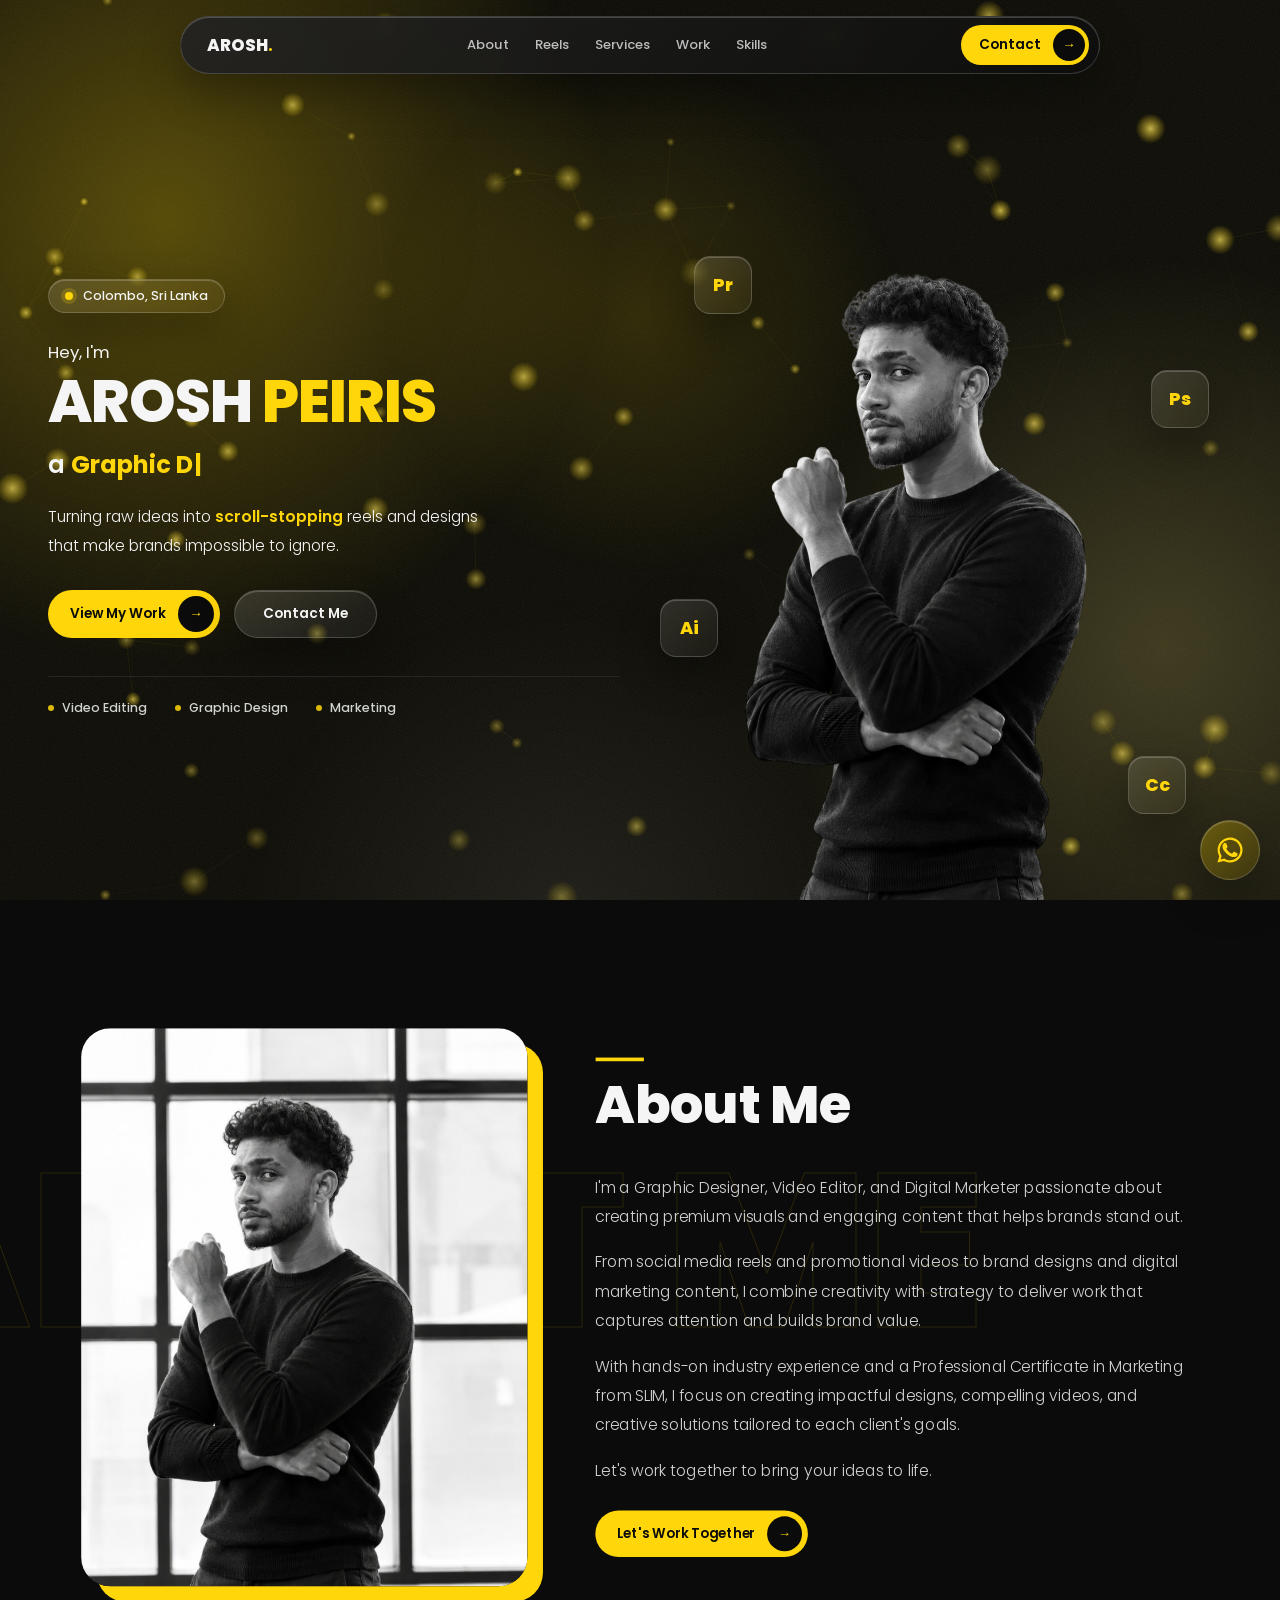
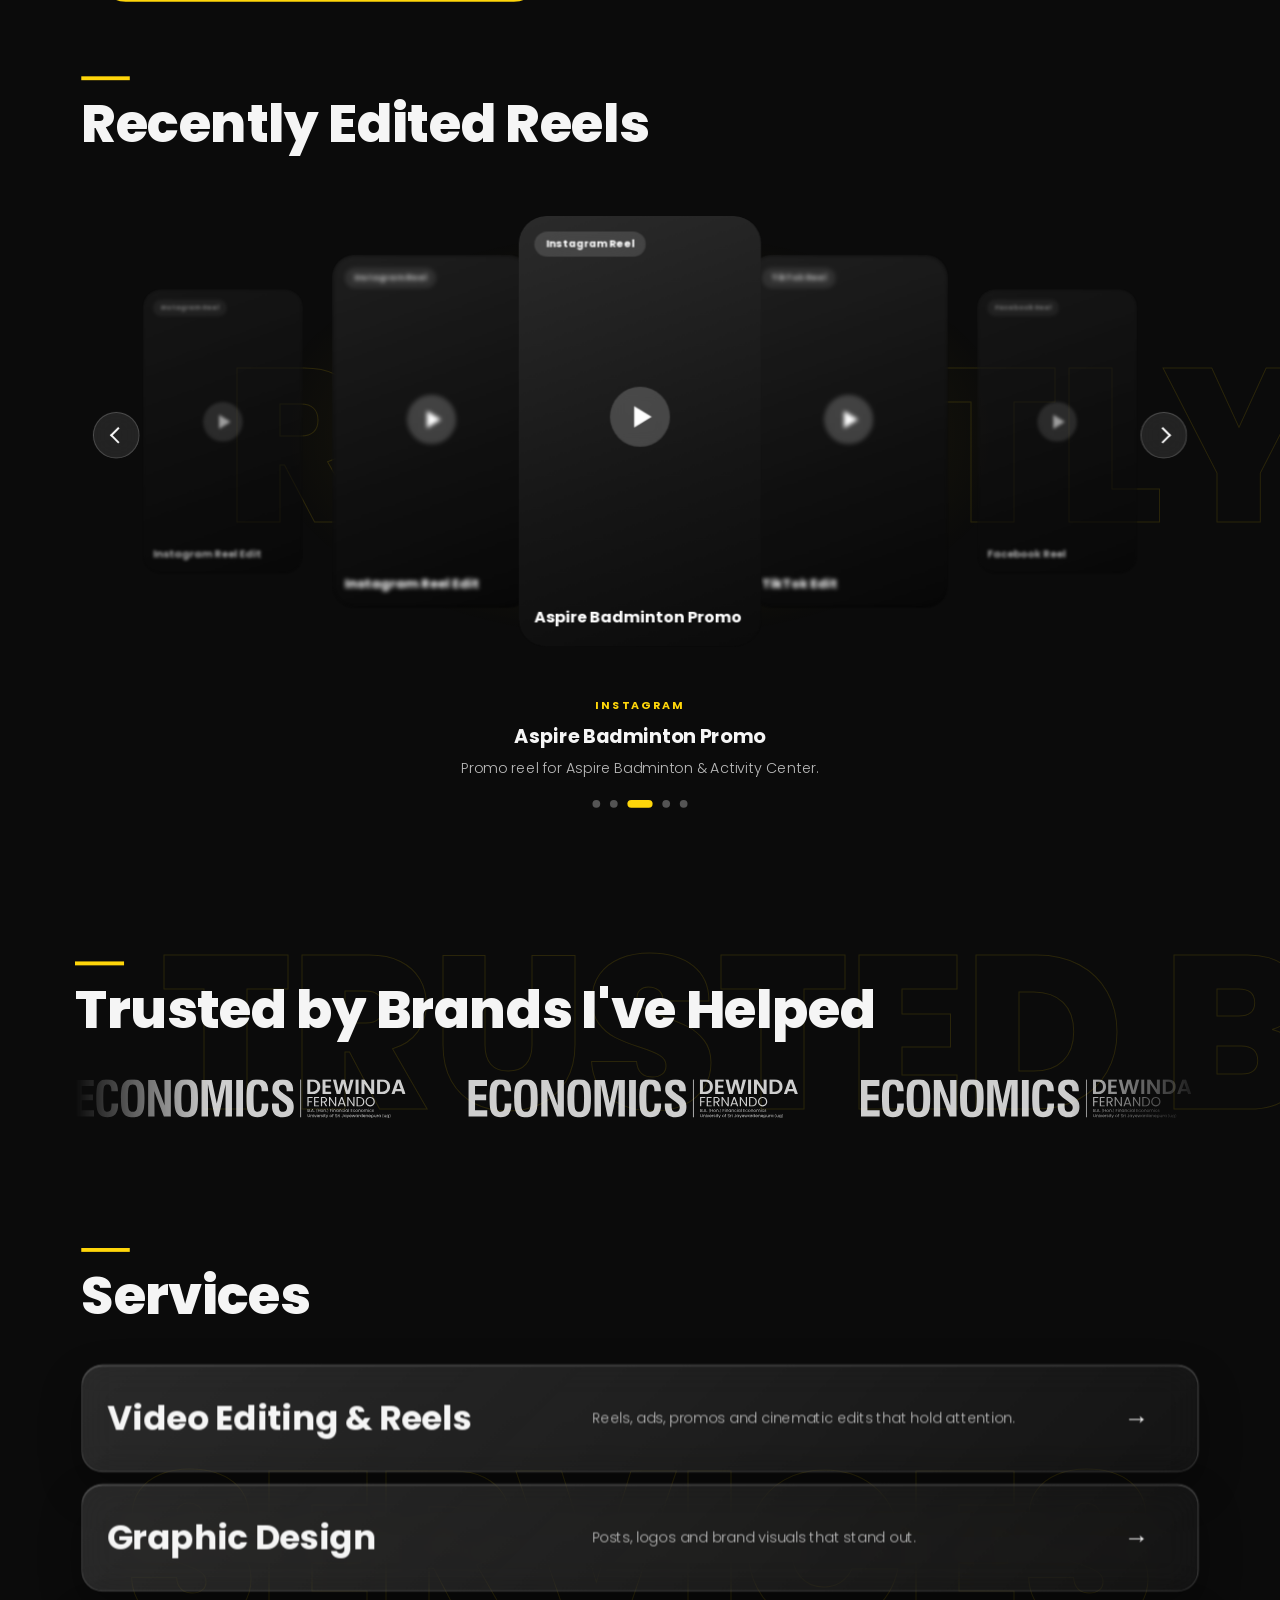
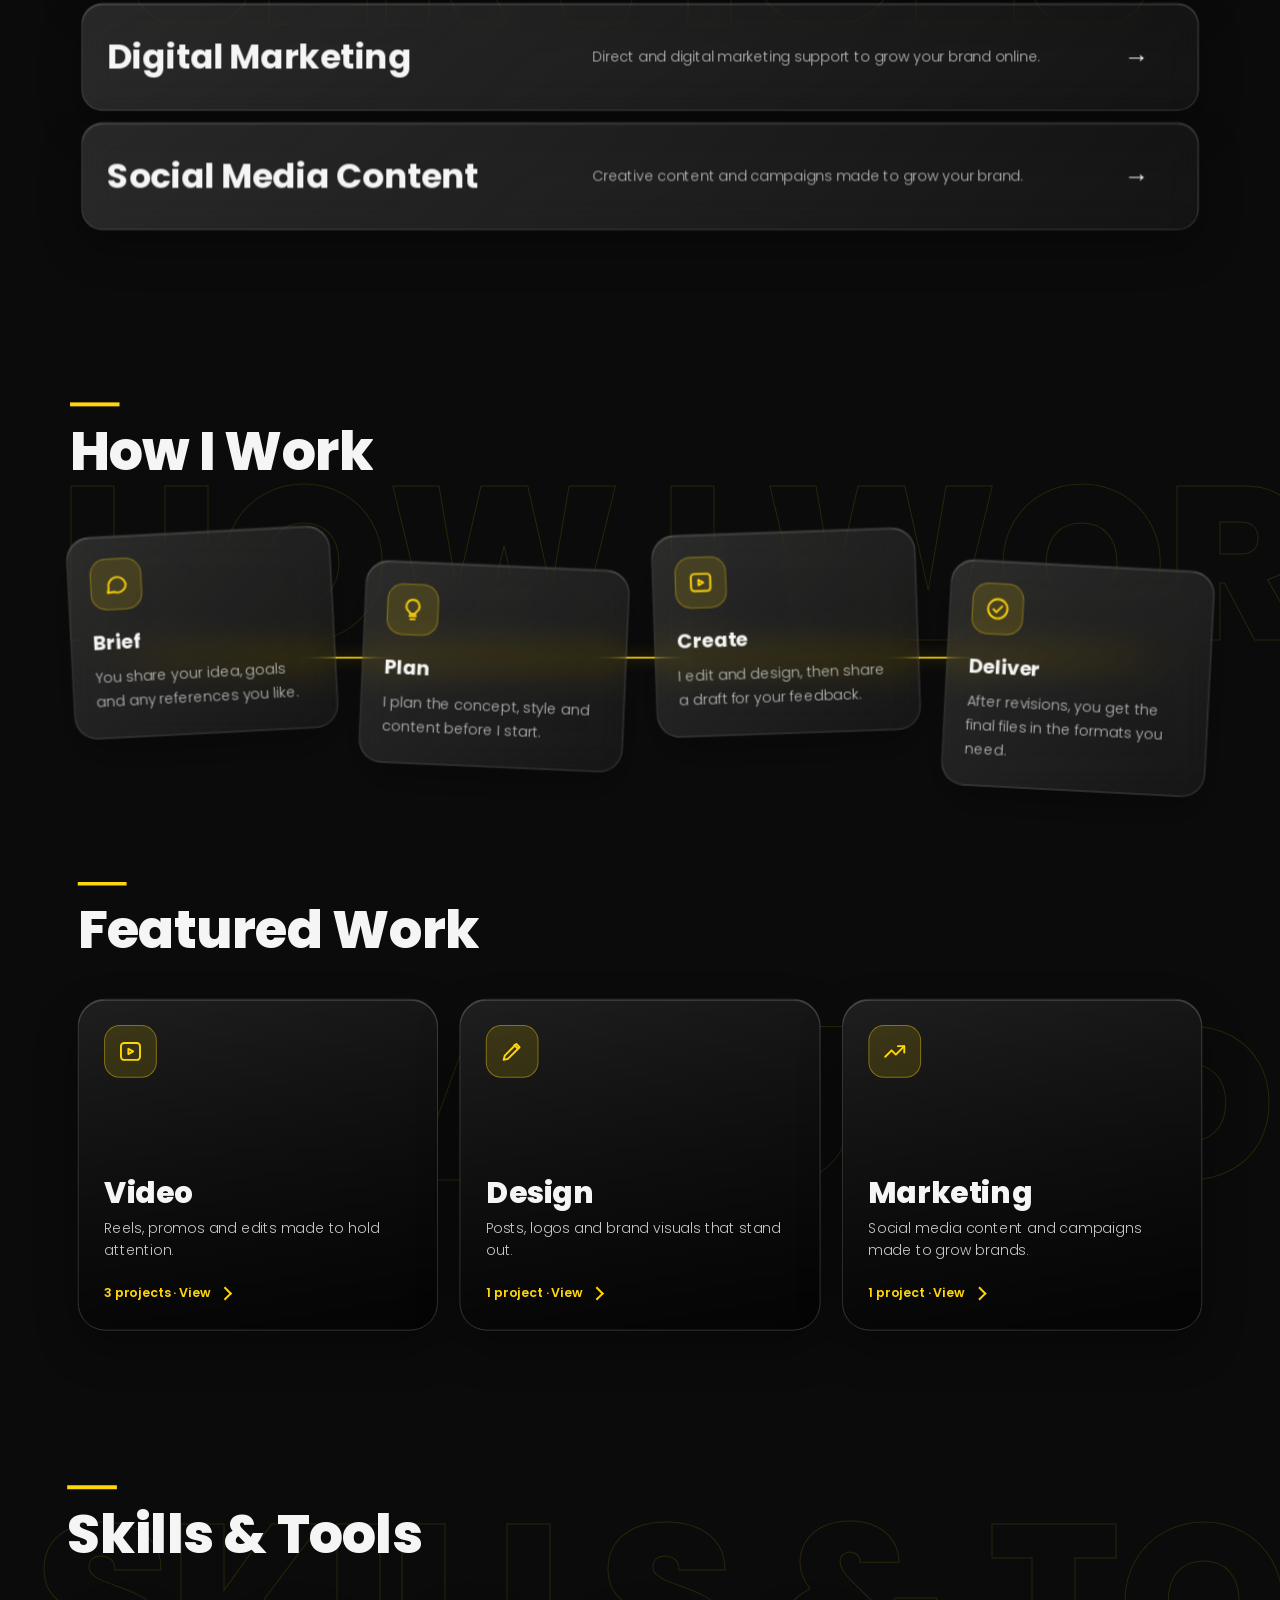
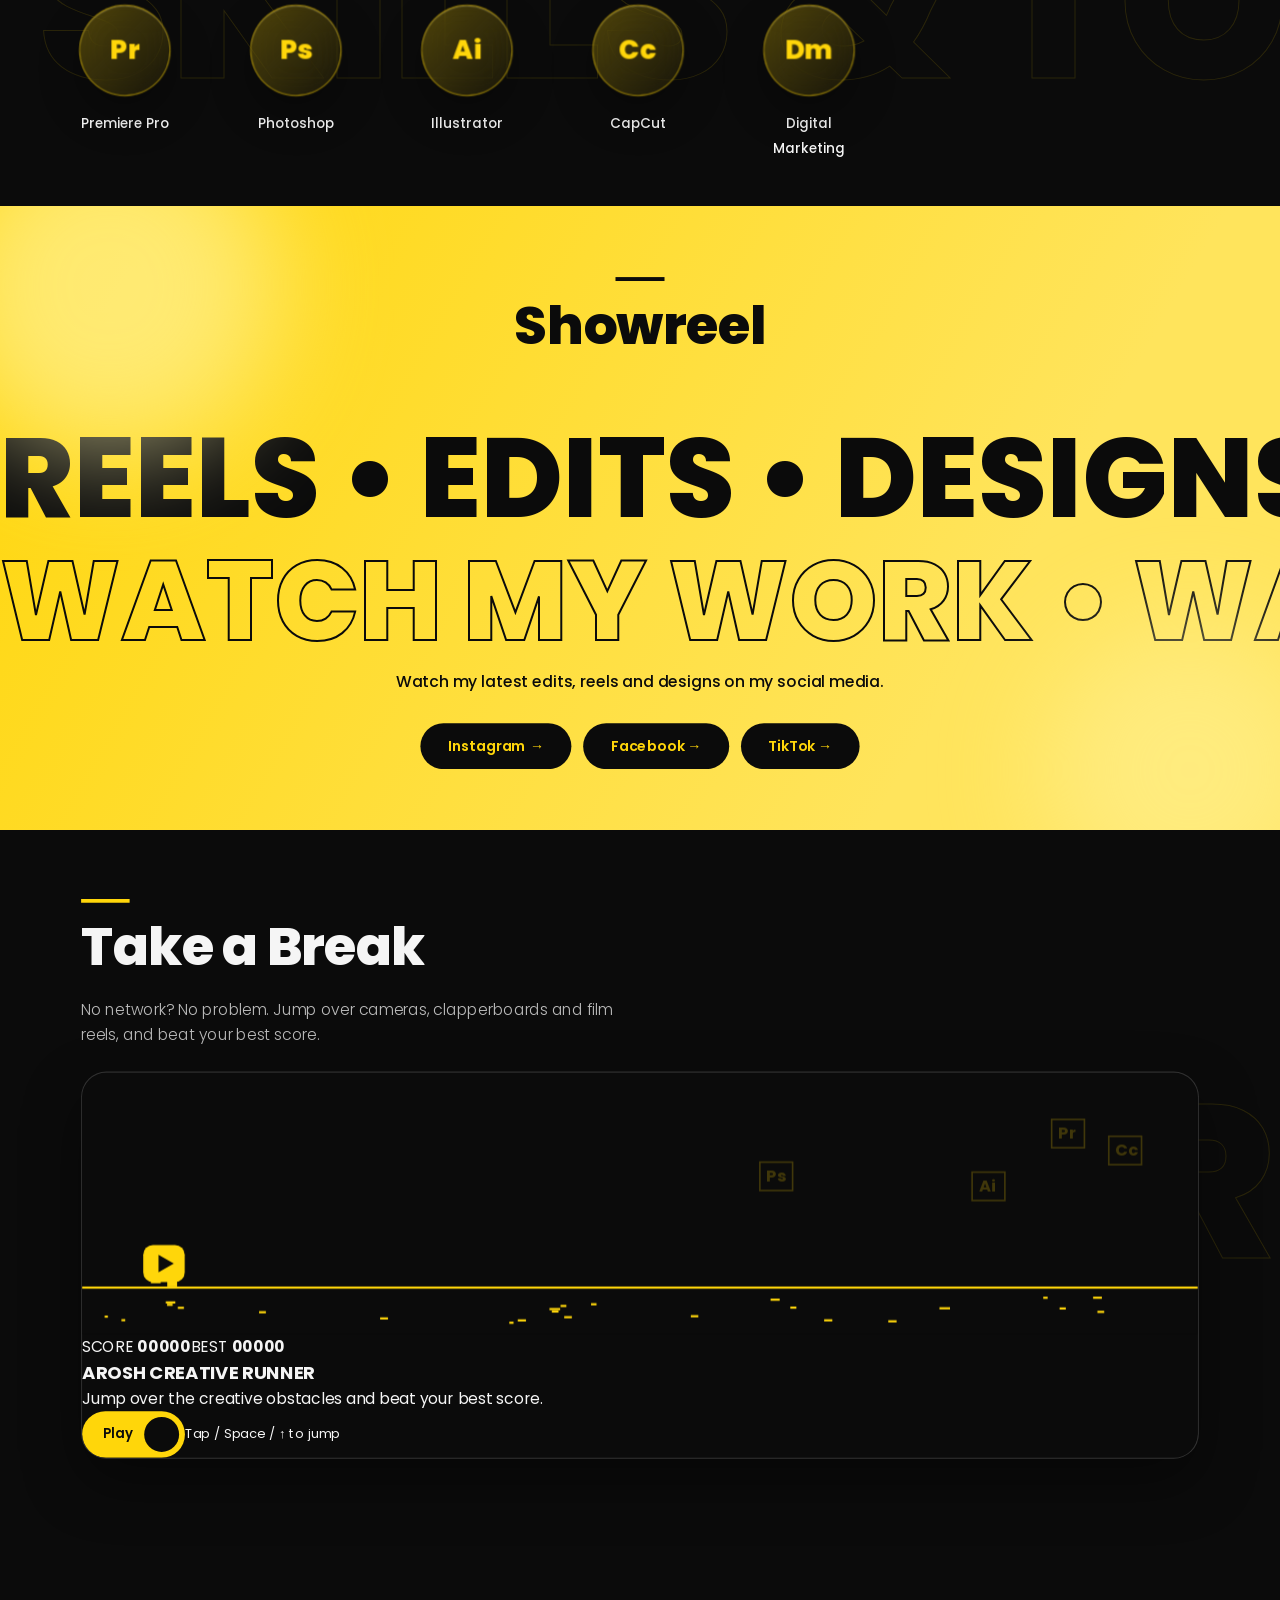
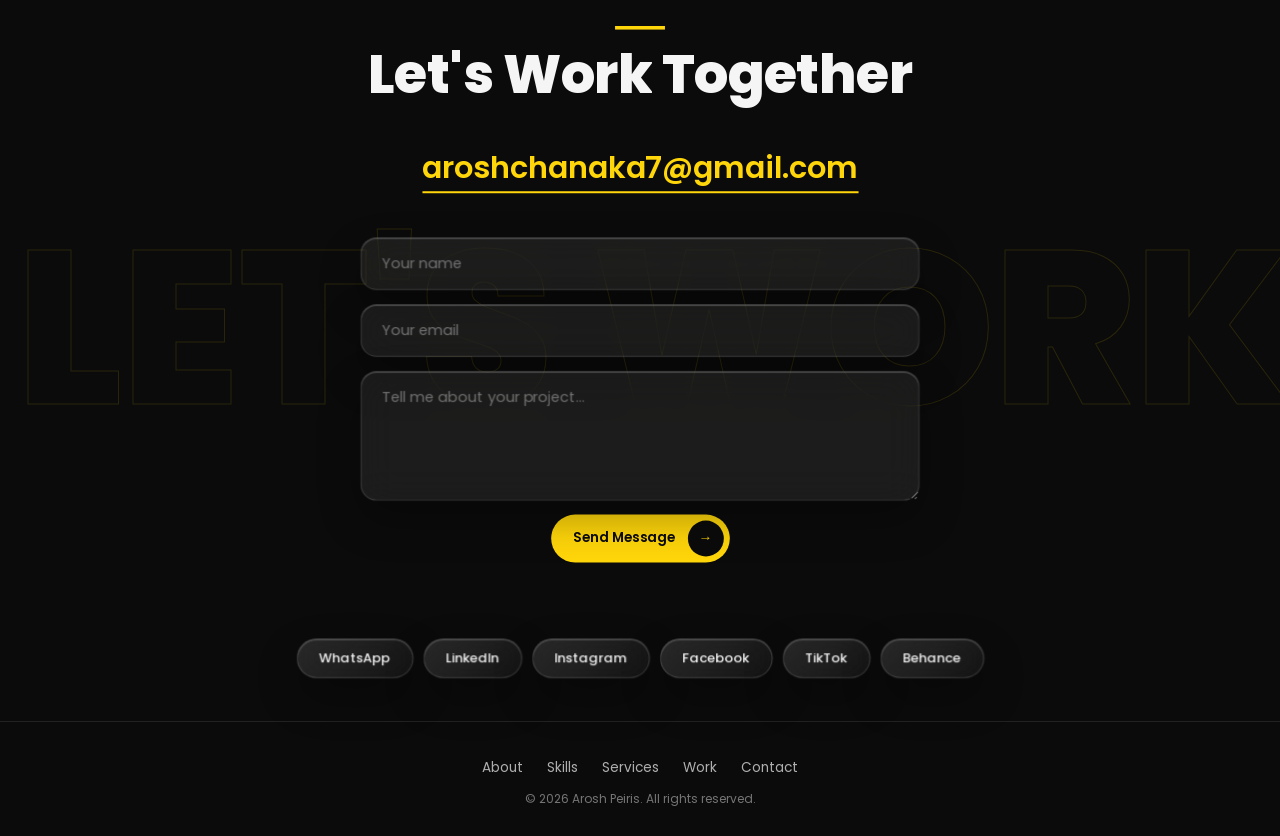
==== commit 770be519: "Update game section and improve gameplay instructions" ====
--- a/index.html
+++ b/index.html
@@ -56,8 +56,14 @@
 <div class="sbtns"><a class="sbtn" href="https://www.instagram.com/chanaka_arosh" target="_blank" rel="noopener">Instagram →</a><a class="sbtn" href="https://www.facebook.com/share/1DnDnbj6gX/" target="_blank" rel="noopener">Facebook →</a><a class="sbtn" href="https://www.tiktok.com/@chanaka_arosh" target="_blank" rel="noopener">TikTok →</a></div></div></section>
 
 <section id="play"><div class="in-w reveal"><h2 class="big tx">Take a Break</h2>
-<p class="play-sub">No network? No problem. Jump over the clapperboards and film reels, and beat the high score.</p>
-<div class="game"><canvas id="runGame" aria-label="Runner mini game: press space or tap to jump"></canvas><div class="game-hint">Space / ↑ / tap to jump</div></div></div></section>
+<p class="play-sub">No network? No problem. Jump over cameras, clapperboards and film reels, and beat your best score.</p>
+<div class="game" id="game"><canvas id="runGame" aria-label="AROSH Creative Runner mini game"></canvas>
+<div class="g-hud" aria-live="off"><span>SCORE <b id="gScore">00000</b></span><span>BEST <b id="gBest">00000</b></span></div>
+<div class="g-ov" id="gReady"><h3>AROSH CREATIVE RUNNER</h3><p>Jump over the creative obstacles and beat your best score.</p>
+<button class="btn g-btn" id="gPlay" type="button">Play <i class="ic-play"></i></button><small>Tap / Space / &uarr; to jump</small></div>
+<div class="g-ov" id="gOver" hidden><h3>GAME OVER</h3><div class="g-res"><span>SCORE <b id="gFinal">00000</b></span><span>BEST <b id="gBest2">00000</b></span></div>
+<small id="gNew" class="g-new" hidden>New best!</small><p>Great creativity never stops. Let&rsquo;s create something together.</p>
+<div class="g-act"><button class="btn g-btn" id="gRestart" type="button">Restart <i>&#8635;</i></button><a class="btn2" href="#contact">Contact Me</a></div></div></div></div></div></section>
 
 <section class="contact" id="contact"><div class="in-w reveal"><h2 class="big tx">Let's Work Together</h2>
 <a class="mail" href="mailto:aroshchanaka7@gmail.com">aroshchanaka7@gmail.com</a>
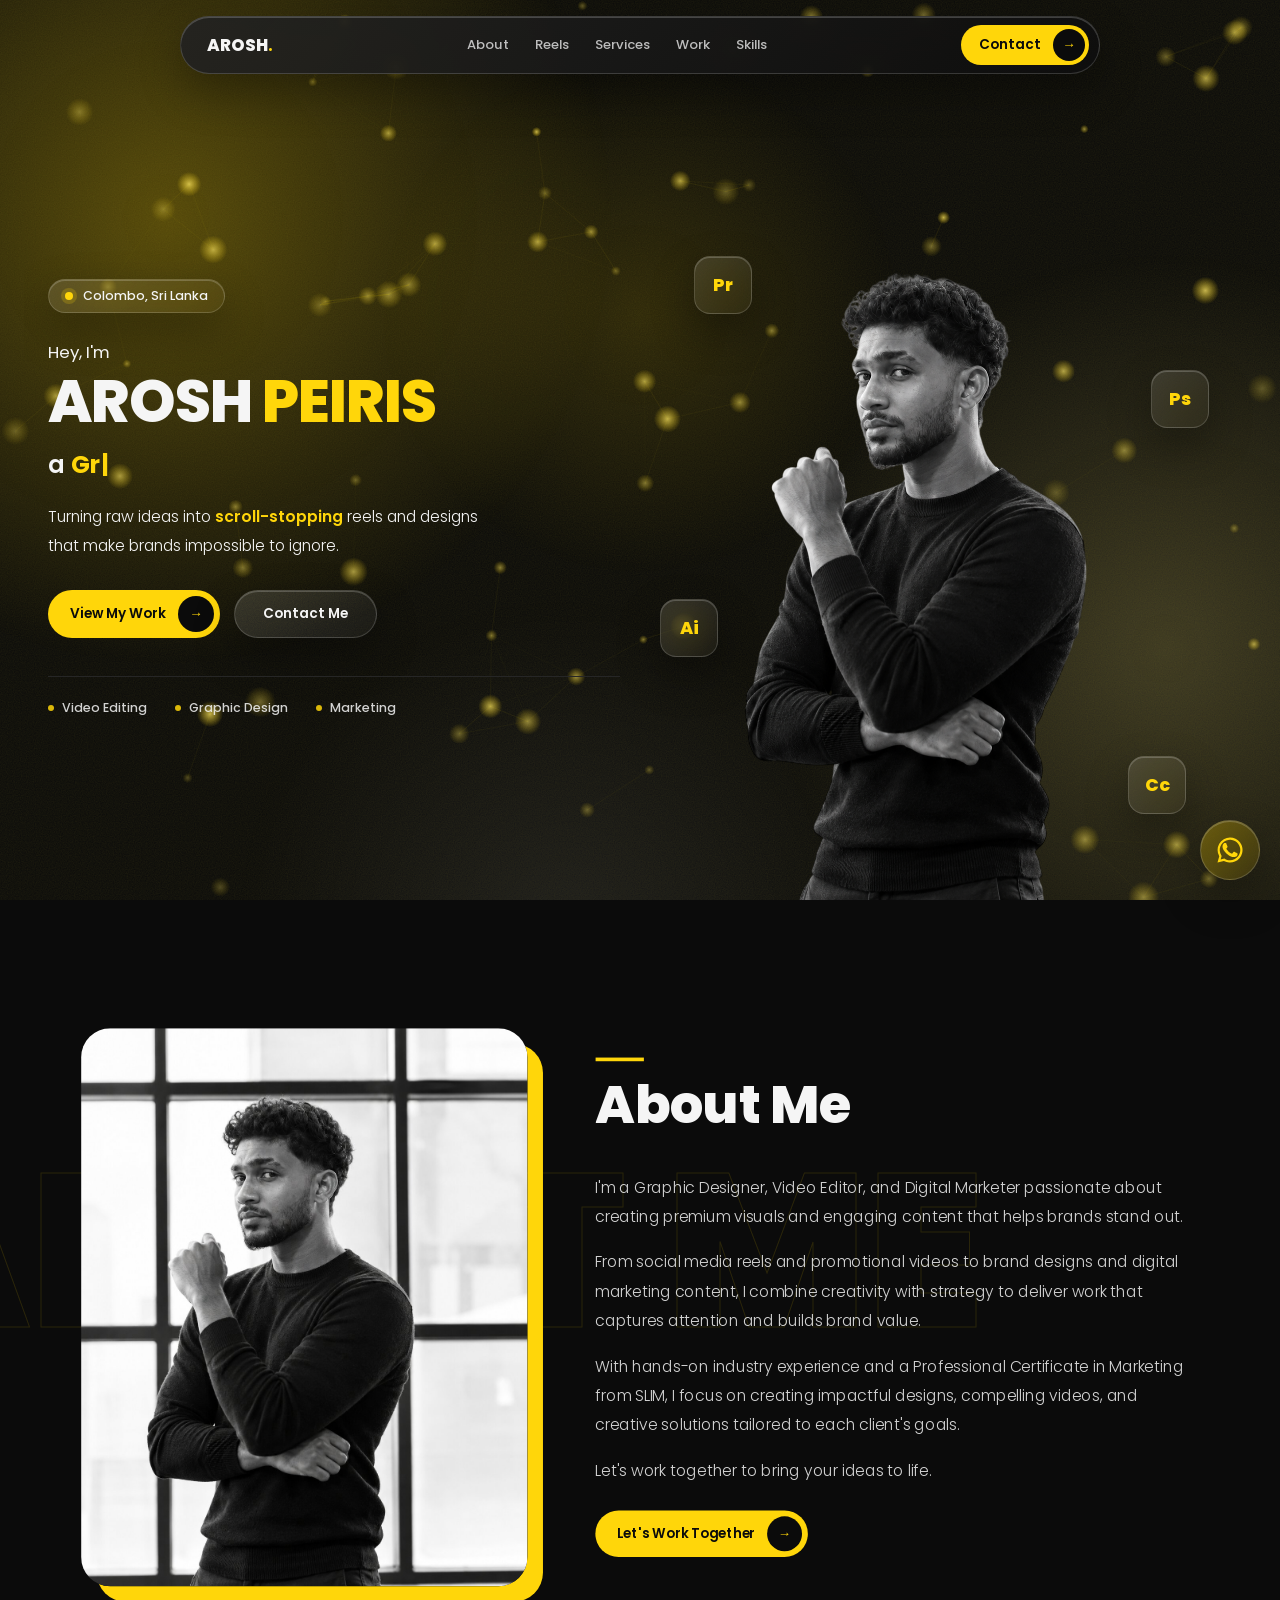
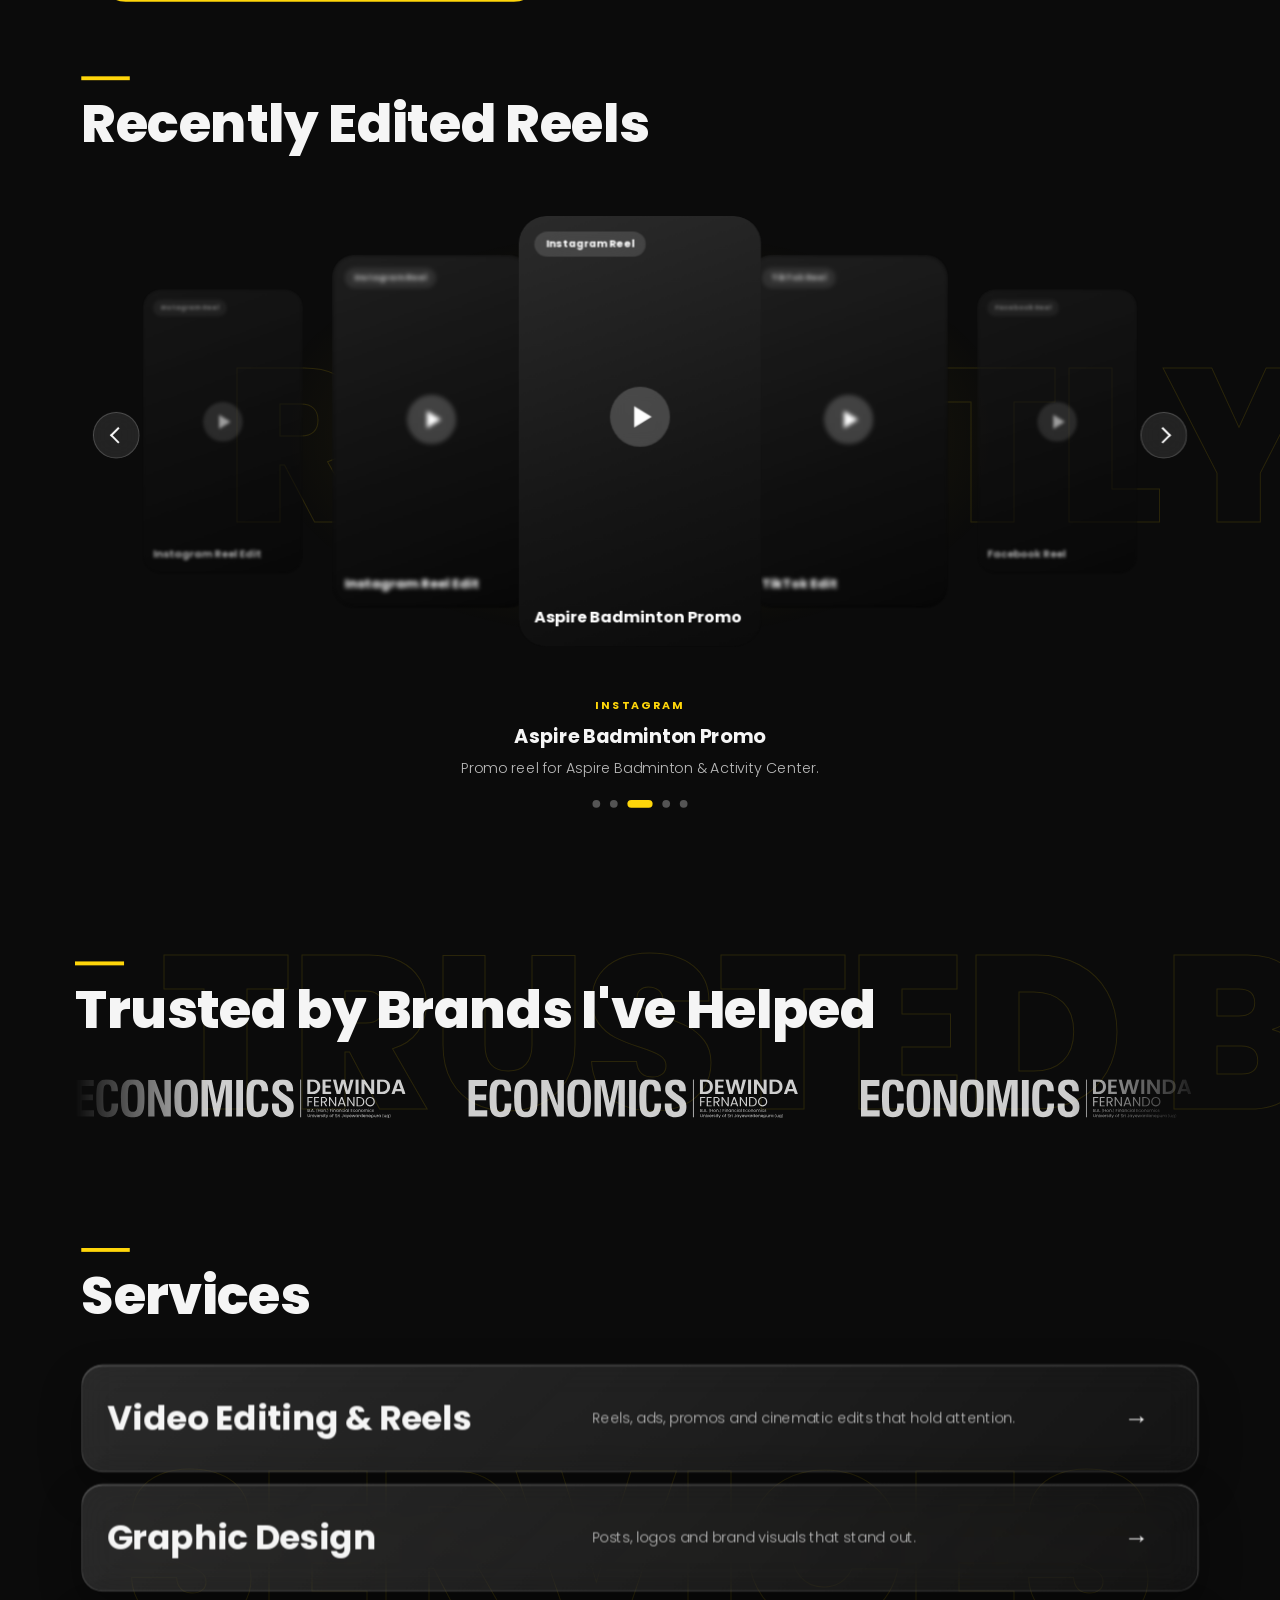
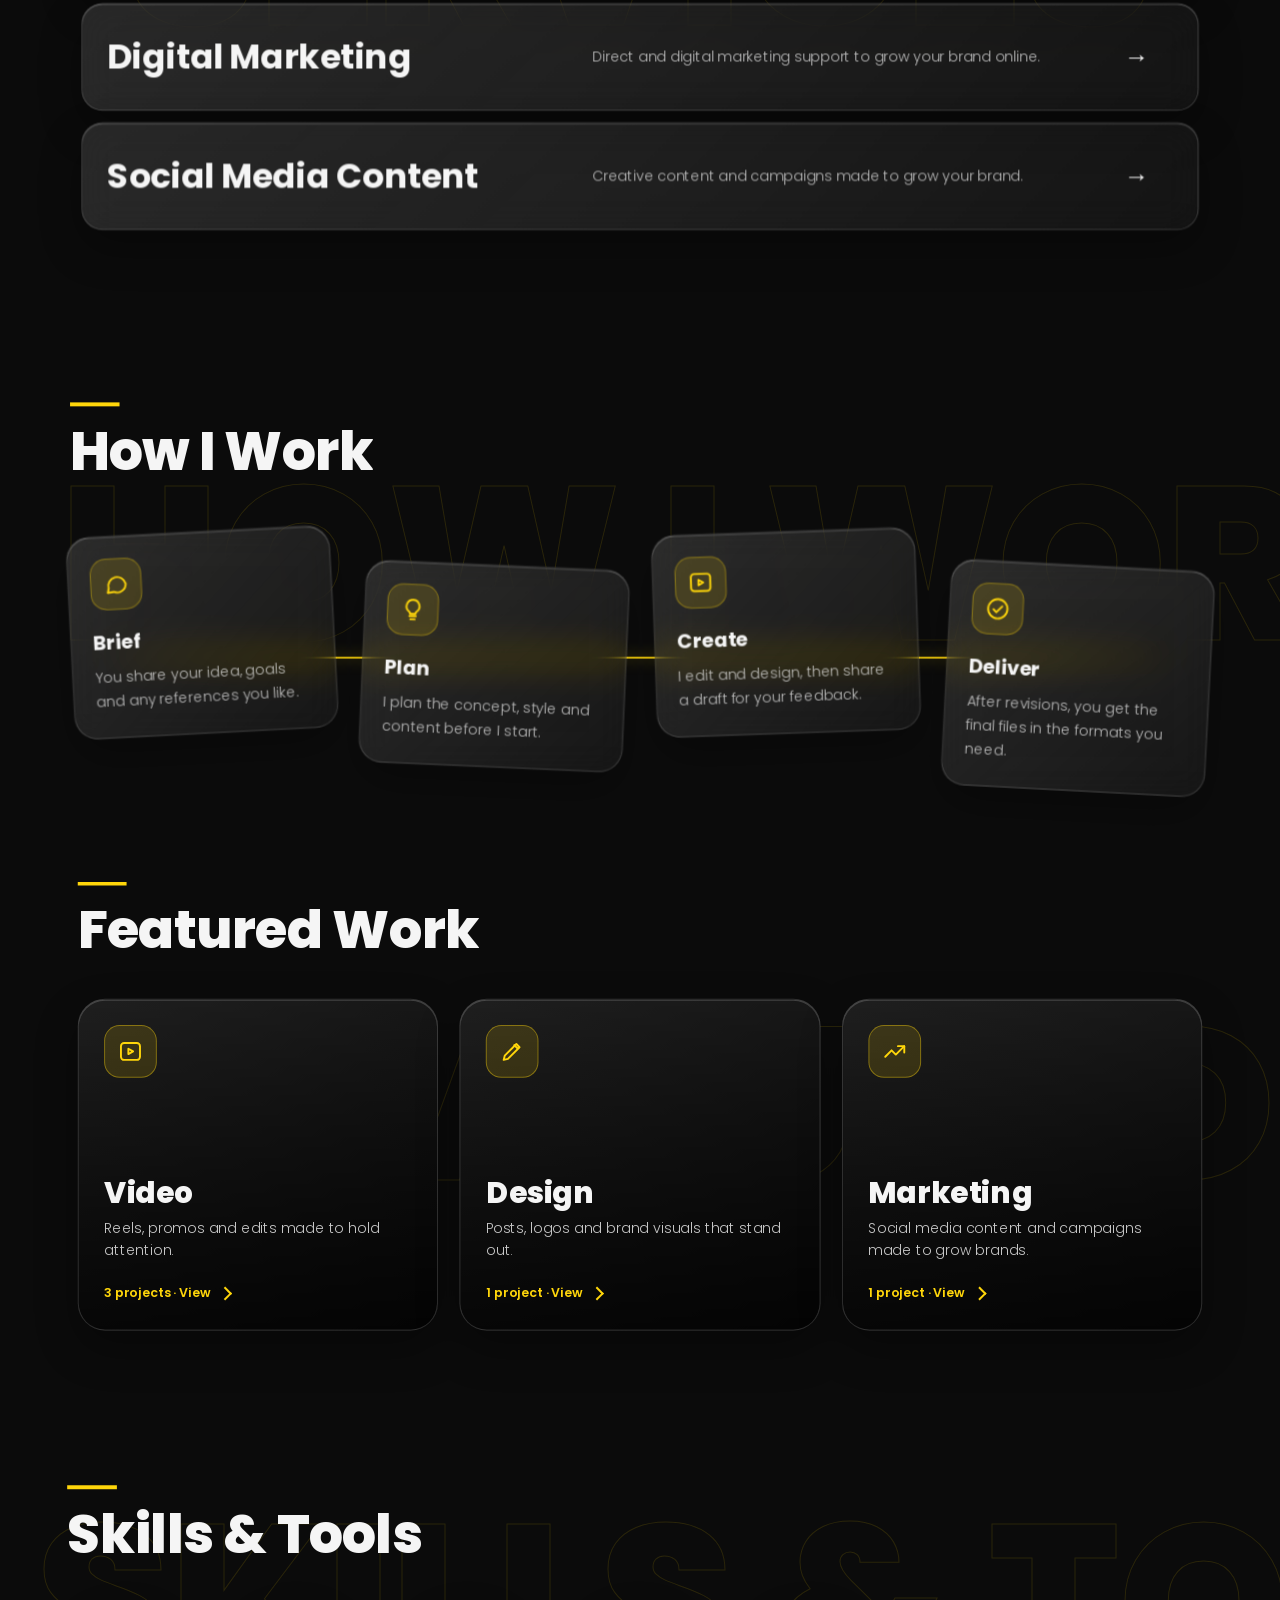
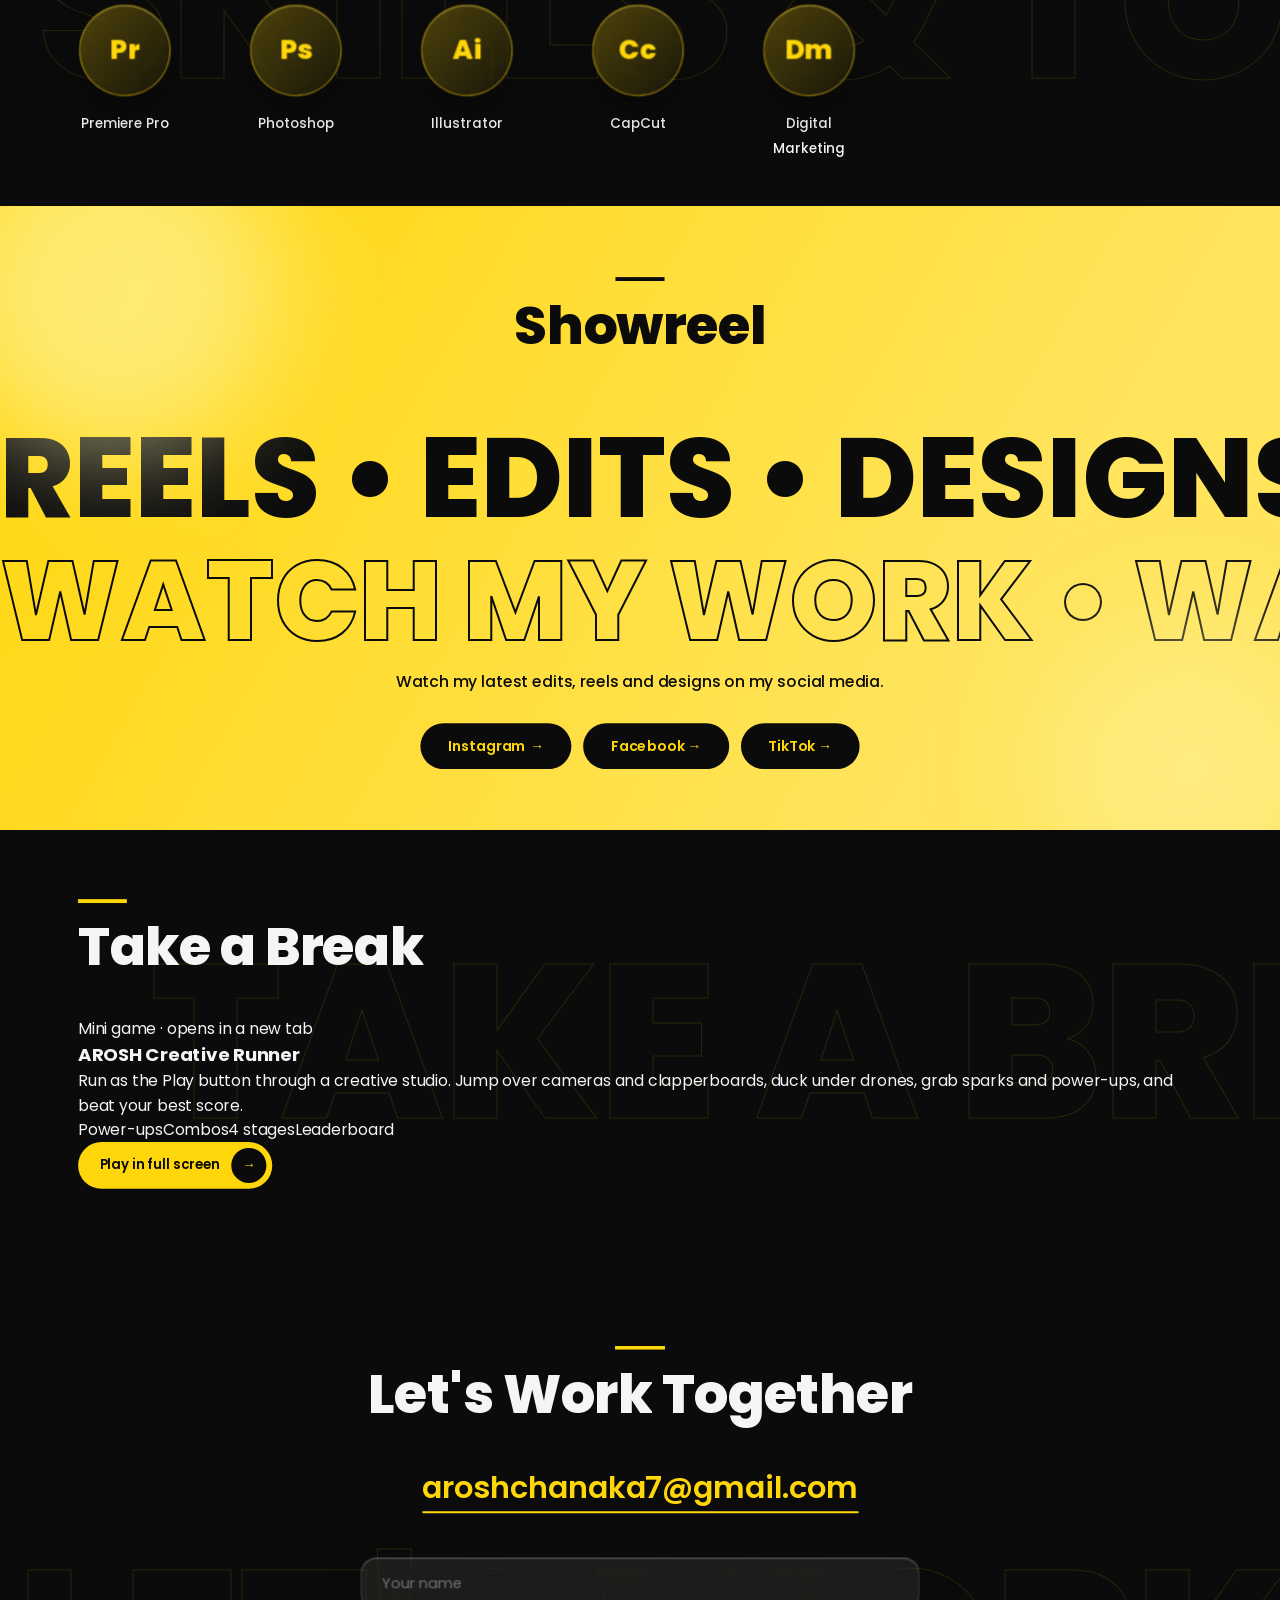
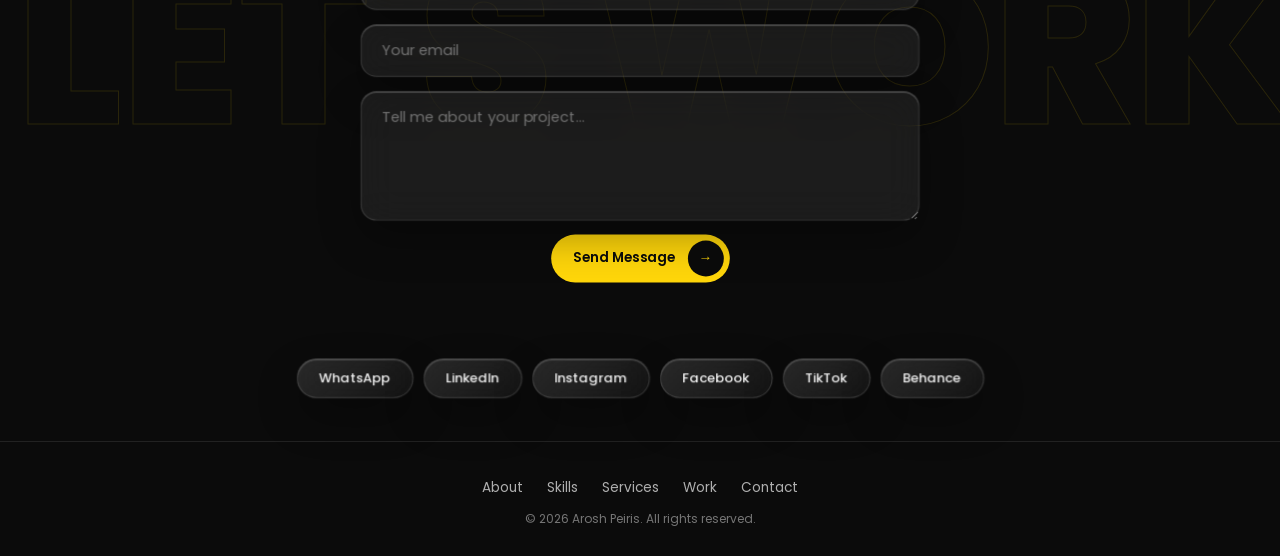
==== commit e40bf05d: "Update index.html" ====
--- a/index.html
+++ b/index.html
@@ -56,14 +56,12 @@
 <div class="sbtns"><a class="sbtn" href="https://www.instagram.com/chanaka_arosh" target="_blank" rel="noopener">Instagram →</a><a class="sbtn" href="https://www.facebook.com/share/1DnDnbj6gX/" target="_blank" rel="noopener">Facebook →</a><a class="sbtn" href="https://www.tiktok.com/@chanaka_arosh" target="_blank" rel="noopener">TikTok →</a></div></div></section>
 
 <section id="play"><div class="in-w reveal"><h2 class="big tx">Take a Break</h2>
-<p class="play-sub">No network? No problem. Jump over cameras, clapperboards and film reels, and beat your best score.</p>
-<div class="game" id="game"><canvas id="runGame" aria-label="AROSH Creative Runner mini game"></canvas>
-<div class="g-hud" aria-live="off"><span>SCORE <b id="gScore">00000</b></span><span>BEST <b id="gBest">00000</b></span></div>
-<div class="g-ov" id="gReady"><h3>AROSH CREATIVE RUNNER</h3><p>Jump over the creative obstacles and beat your best score.</p>
-<button class="btn g-btn" id="gPlay" type="button">Play <i class="ic-play"></i></button><small>Tap / Space / &uarr; to jump</small></div>
-<div class="g-ov" id="gOver" hidden><h3>GAME OVER</h3><div class="g-res"><span>SCORE <b id="gFinal">00000</b></span><span>BEST <b id="gBest2">00000</b></span></div>
-<small id="gNew" class="g-new" hidden>New best!</small><p>Great creativity never stops. Let&rsquo;s create something together.</p>
-<div class="g-act"><button class="btn g-btn" id="gRestart" type="button">Restart <i>&#8635;</i></button><a class="btn2" href="#contact">Contact Me</a></div></div></div></div></div></section>
+<a class="pg" href="game.html" target="_blank" rel="noopener">
+<div class="pg-scene" aria-hidden="true"><span class="pg-gr"></span><i class="pg-hero"></i><i class="pg-ob"></i><i class="pg-sp s1"></i><i class="pg-sp s2"></i><i class="pg-sp s3"></i></div>
+<div class="pg-txt"><span class="cap-tag">Mini game &middot; opens in a new tab</span><h3>AROSH Creative Runner</h3>
+<p>Run as the Play button through a creative studio. Jump over cameras and clapperboards, duck under drones, grab sparks and power-ups, and beat your best score.</p>
+<div class="pg-chips"><span>Power-ups</span><span>Combos</span><span>4 stages</span><span>Leaderboard</span></div>
+<span class="btn">Play in full screen <i>&rarr;</i></span></div></a></div></section>
 
 <section class="contact" id="contact"><div class="in-w reveal"><h2 class="big tx">Let's Work Together</h2>
 <a class="mail" href="mailto:aroshchanaka7@gmail.com">aroshchanaka7@gmail.com</a>
@@ -86,4 +84,4 @@
 <script src="reels.js"></script>
 <script src="projects.js"></script>
 <script src="script.js"></script>
-<script src="game.js"></script></body></html>
+</body></html>
--- a/style.css
+++ b/style.css
@@ -587,3 +587,21 @@
 @media(max-width:800px){#runGame{height:220px}.game{border-radius:20px}}
 .game-hint{left:auto;right:18px;top:12px;bottom:auto}
 .game-hint{position:static;display:block;text-align:center;padding:2px 0 12px;left:auto;right:auto;top:auto;bottom:auto}
+
+/* ===== AROSH Creative Runner: HUD + overlays ===== */
+.game{position:relative}
+#runGame{height:300px}
+.g-hud{position:absolute;top:12px;right:16px;z-index:2;display:flex;gap:18px;font-size:.76rem;font-weight:600;letter-spacing:1.5px;opacity:.9;pointer-events:none}
+.g-hud b{color:var(--y);font-weight:800;margin-left:6px}
+.g-ov{position:absolute;inset:0;z-index:3;display:flex;flex-direction:column;align-items:center;justify-content:center;gap:10px;text-align:center;padding:16px;background:rgba(11,11,11,.74);-webkit-backdrop-filter:blur(3px);backdrop-filter:blur(3px)}
+.g-ov[hidden],.g-new[hidden]{display:none!important}
+.g-ov h3{font-size:clamp(1.15rem,3.4vw,1.9rem);font-weight:800;letter-spacing:1.5px}
+.g-ov p{max-width:440px;font-size:.9rem;font-weight:300;opacity:.85;line-height:1.6}
+.g-ov small{font-size:.74rem;opacity:.6}
+.g-new{color:var(--y);opacity:1!important;font-weight:700;letter-spacing:2px;text-transform:uppercase}
+.g-res{display:flex;gap:22px;font-weight:600;letter-spacing:1.5px;font-size:.9rem}.g-res b{color:var(--y);font-weight:800;margin-left:6px}
+.g-act{display:flex;flex-wrap:wrap;gap:12px;justify-content:center;margin-top:4px}
+.g-btn{min-height:48px}
+.ic-play::before{content:"";margin-left:3px;border-left:11px solid var(--y);border-top:7px solid transparent;border-bottom:7px solid transparent}
+.g-ov .btn2{min-height:48px;padding:0 26px}
+@media(max-width:800px){#runGame{height:270px}.g-ov{gap:8px;padding:12px}.g-ov p{font-size:.8rem;line-height:1.45}.g-res{gap:16px;font-size:.8rem}.g-hud{font-size:.68rem;gap:12px;top:10px;right:12px}.g-ov .btn2{padding:0 20px}}
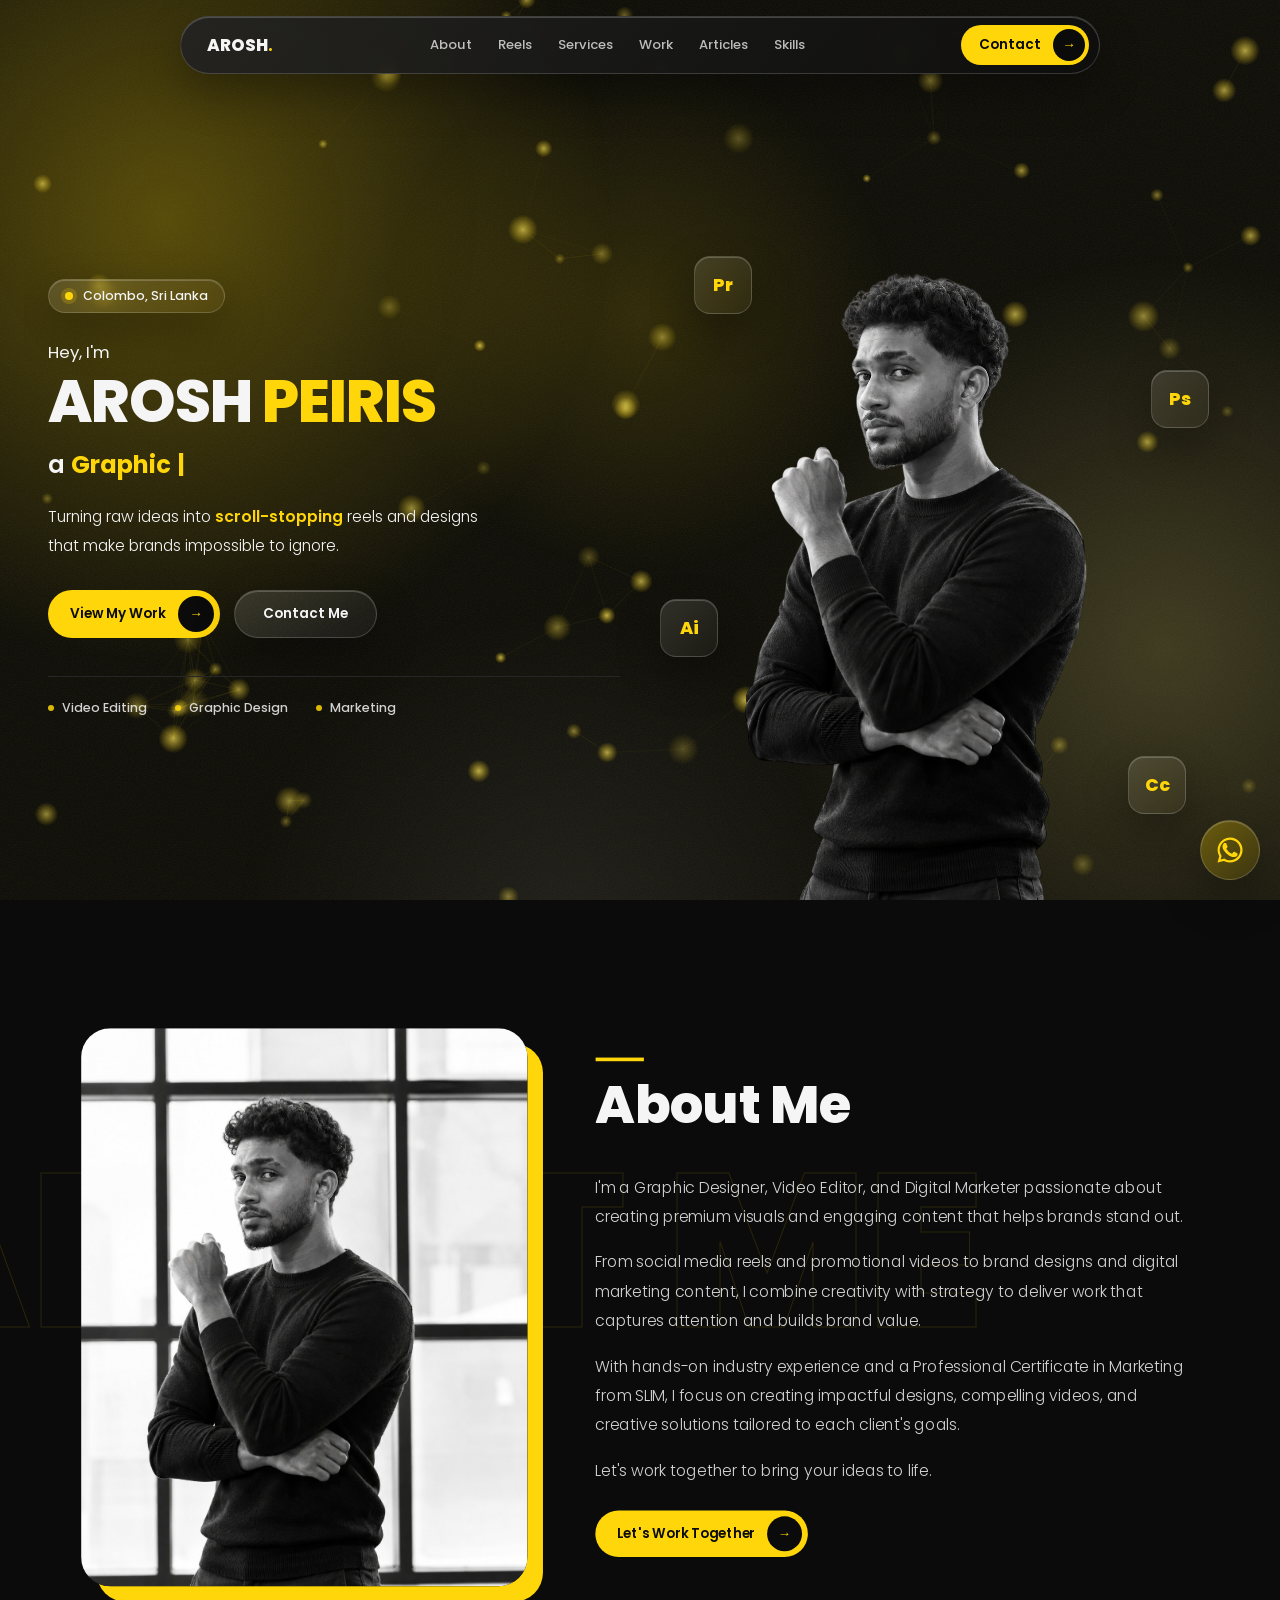
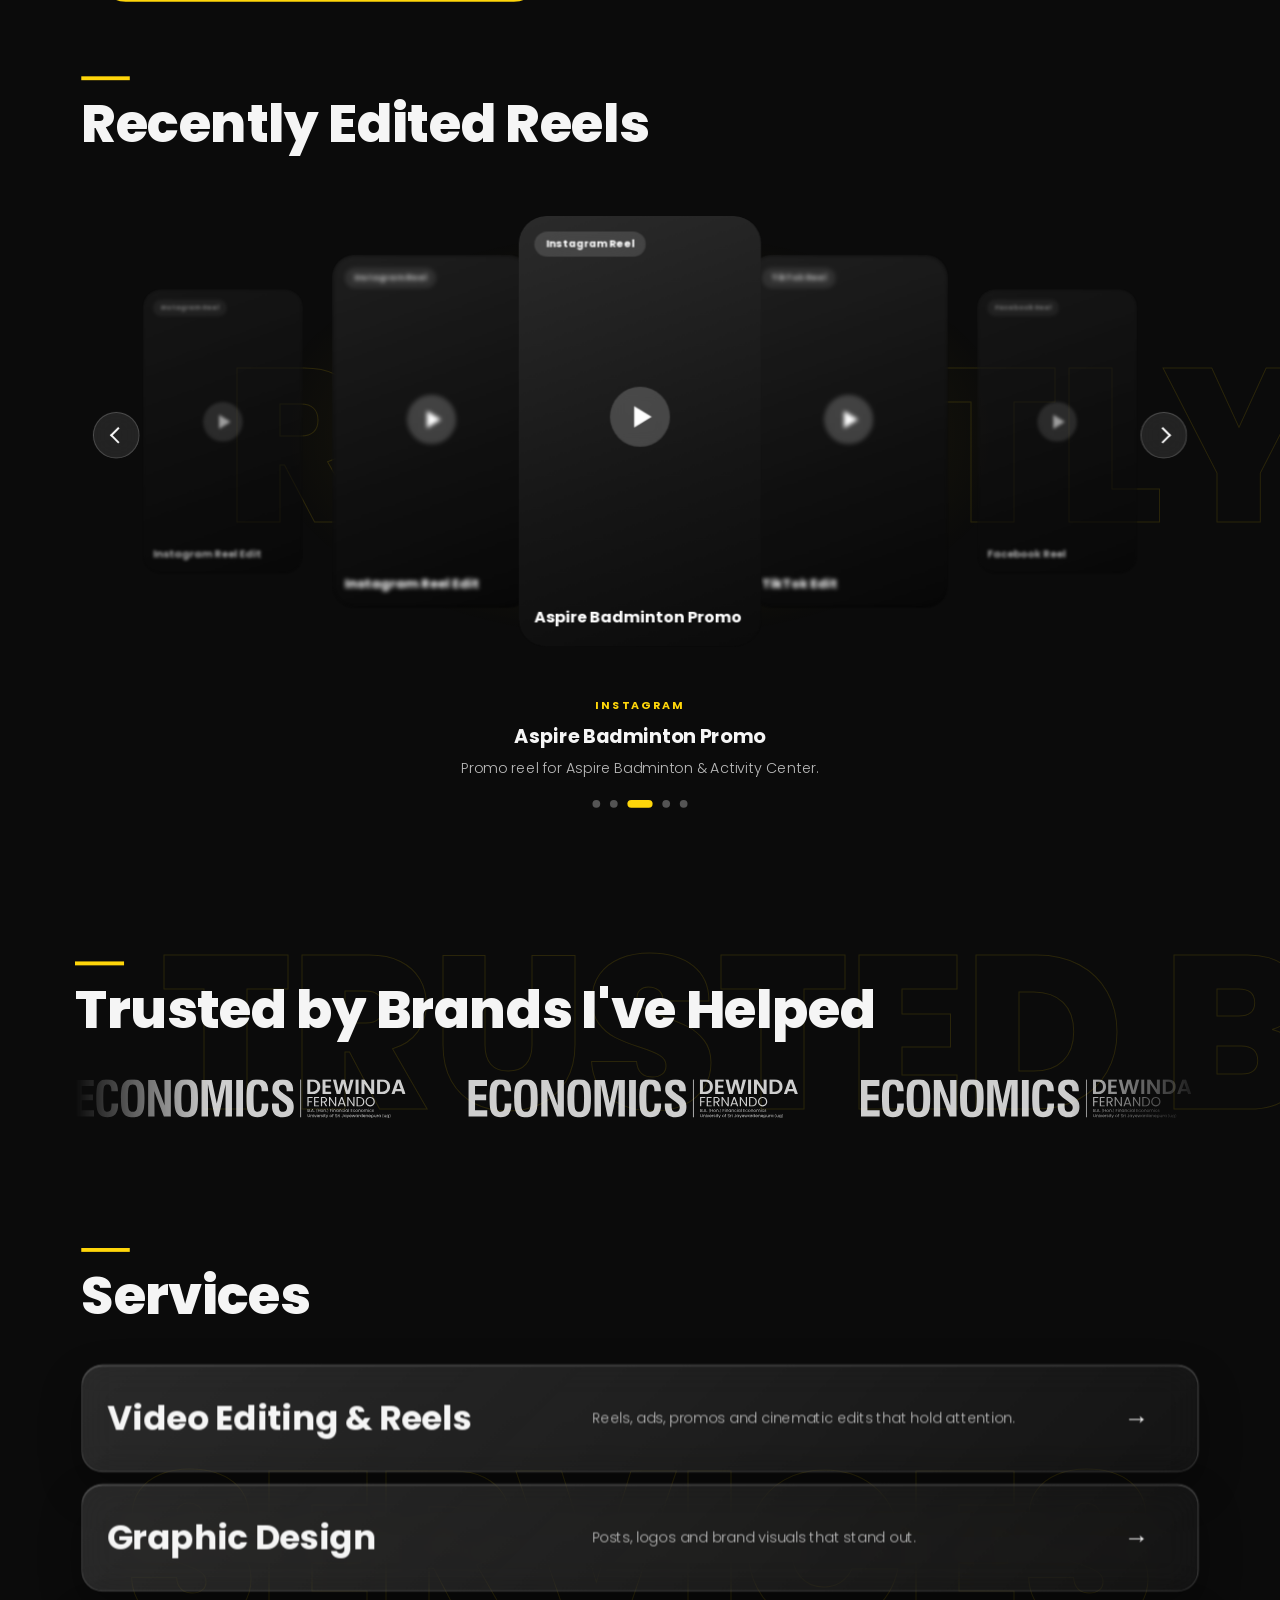
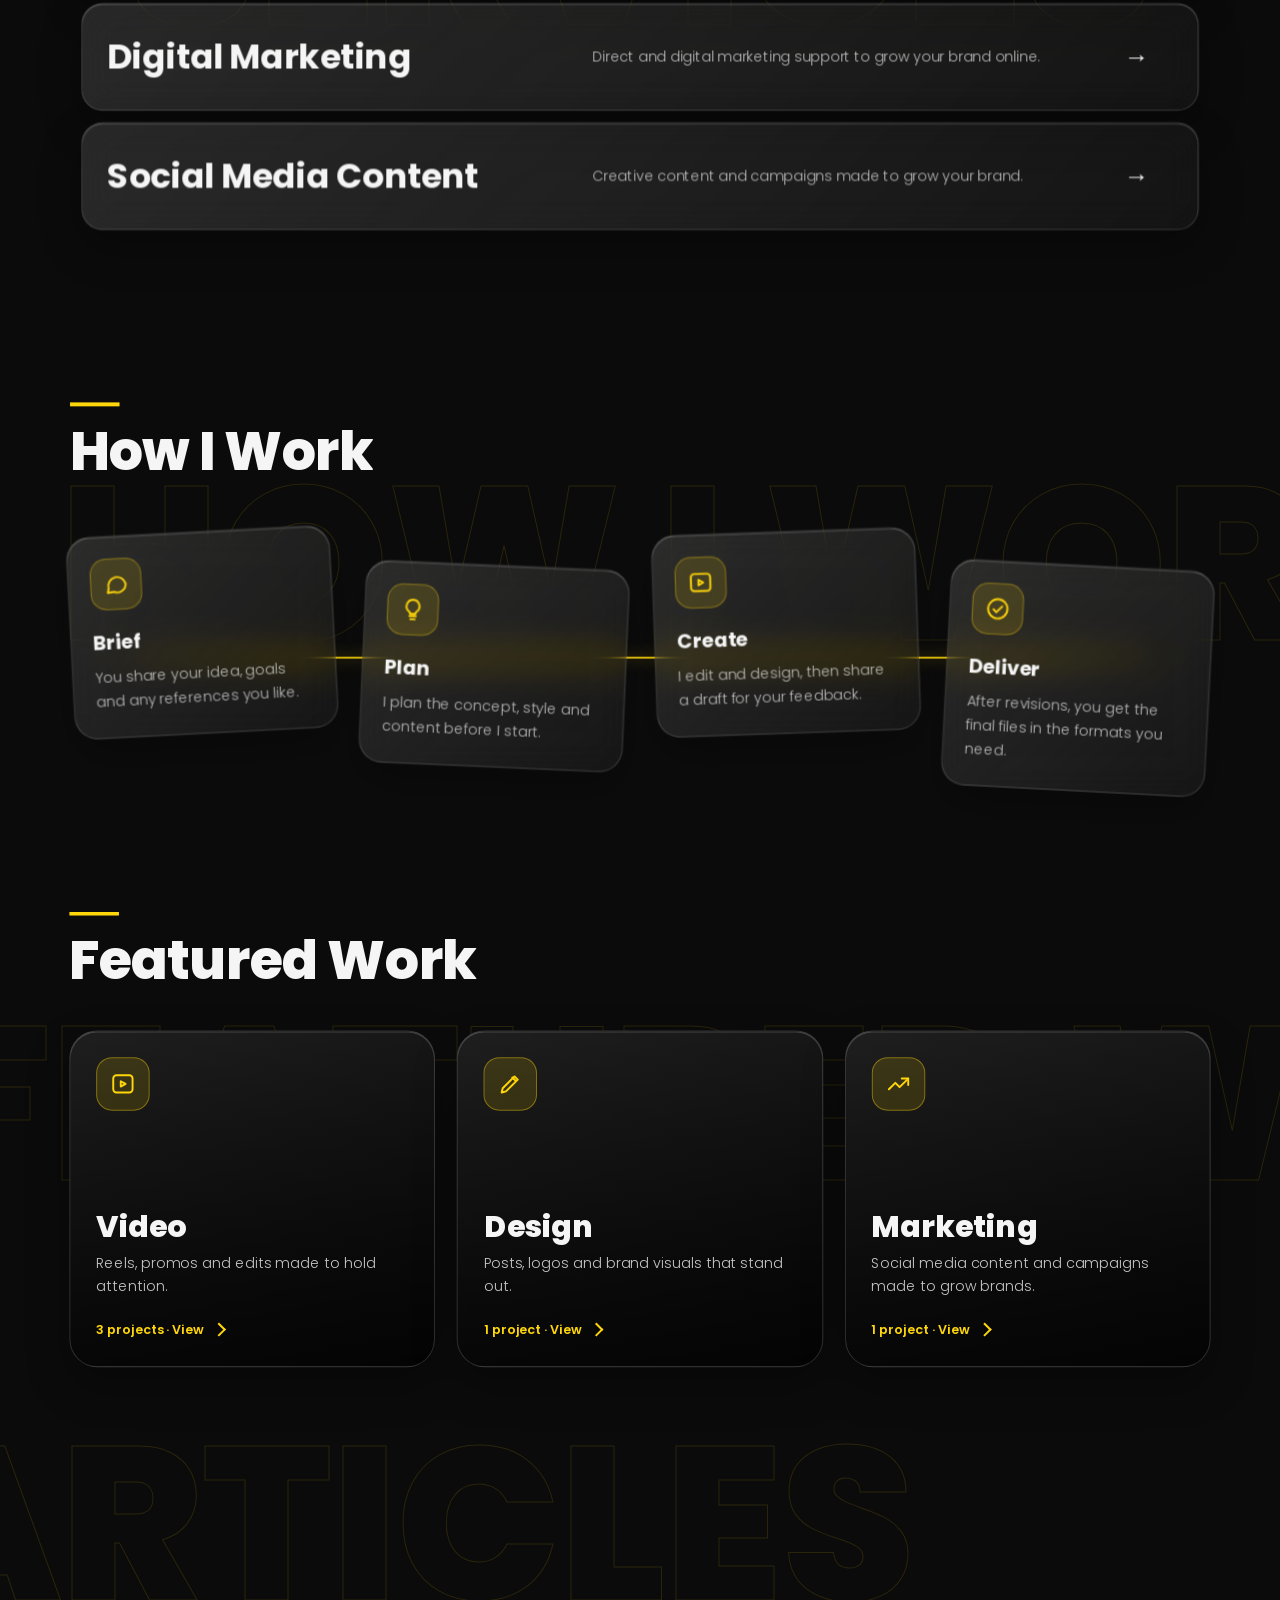
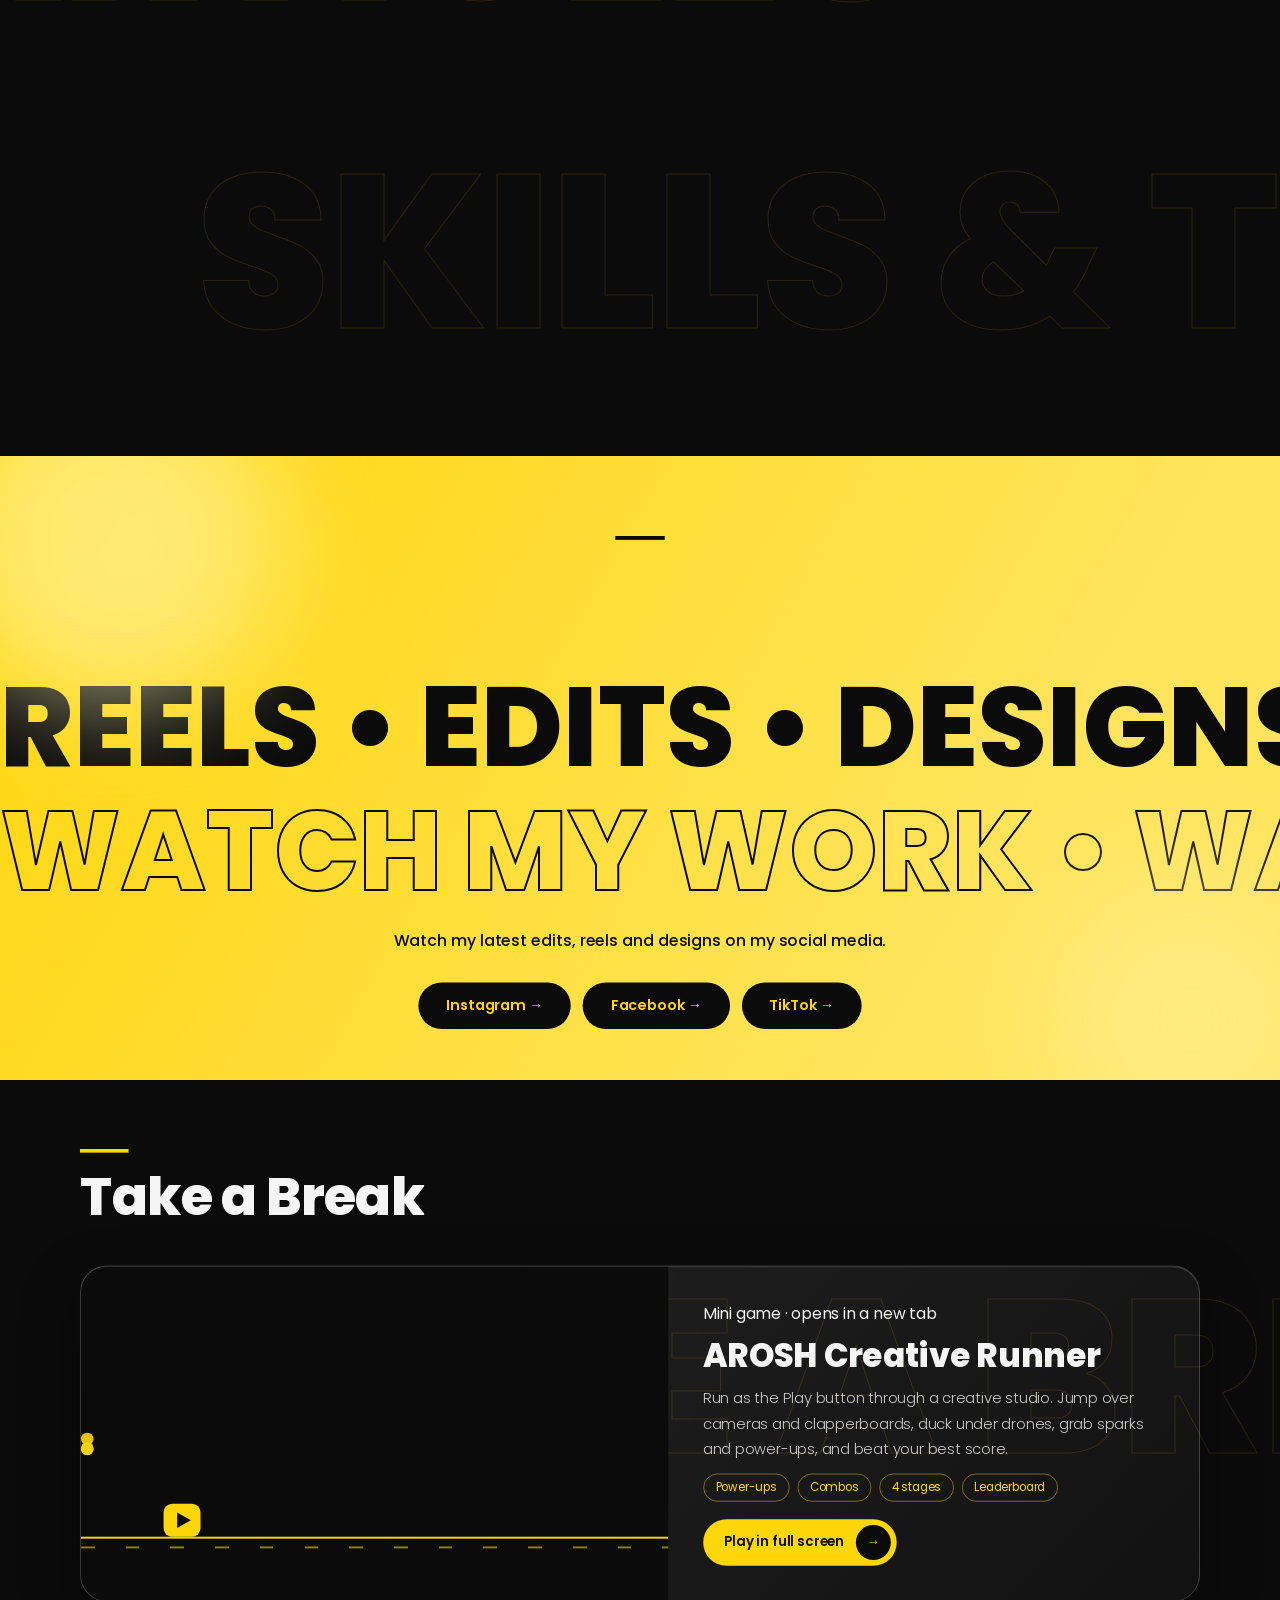
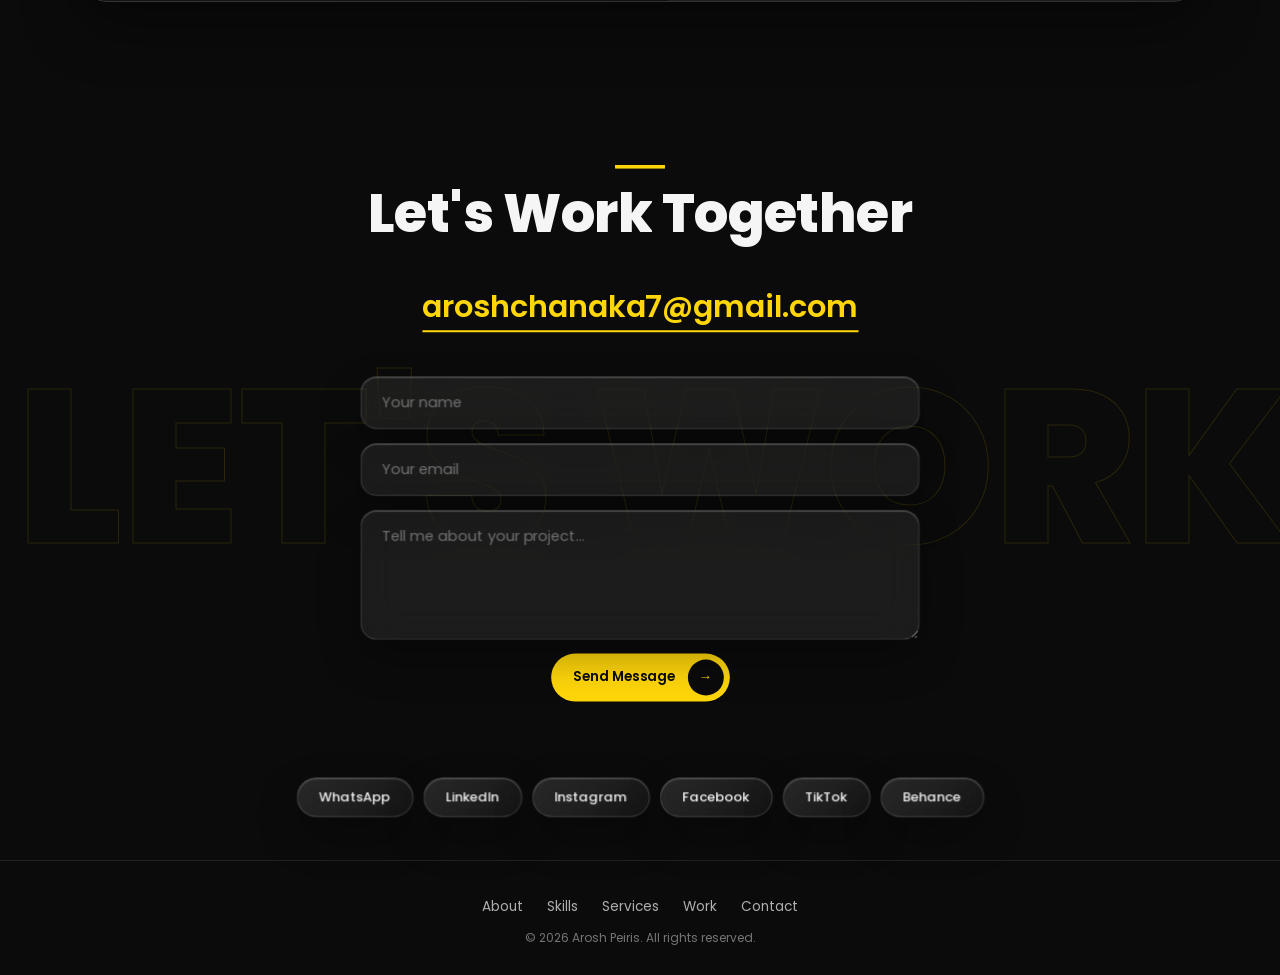
==== commit 3ad1c517: "Update index.html" ====
--- a/index.html
+++ b/index.html
@@ -11,7 +11,7 @@
 <link rel="stylesheet" href="style.css"></head><body>
 <div id="intro"><div class="in-logo"><span style="--i:0">A</span><span style="--i:1">R</span><span style="--i:2">O</span><span style="--i:3">S</span><span style="--i:4">H</span><span style="--i:5" class="dot">.</span></div><div class="in-bar"><i></i></div></div>
 <div class="aurora" id="aurora" aria-hidden="true"><i></i><i></i><i></i></div>
-<nav class="nav"><a class="logo" href="#">AROSH<b>.</b></a><div class="nav-links"><a href="#aboutme">About</a><a href="#reels">Reels</a><a href="#services">Services</a><a href="#projects">Work</a><a href="#skills">Skills</a></div><a class="btn" href="#contact">Contact <i>→</i></a></nav>
+<nav class="nav"><a class="logo" href="#">AROSH<b>.</b></a><div class="nav-links"><a href="#aboutme">About</a><a href="#reels">Reels</a><a href="#services">Services</a><a href="#projects">Work</a><a href="#articles">Articles</a><a href="#skills">Skills</a></div><a class="btn" href="#contact">Contact <i>→</i></a></nav>
 <div class="tabs" id="tabs"><a href="#aboutme">About</a><a href="#reels">Reels</a><a href="#services">Services</a><a href="#projects">Work</a><a href="#skills">Skills</a><a href="#play">Play</a><a href="#contact">Contact</a></div>
 
 <header class="hero"><canvas id="heroFx" aria-hidden="true"></canvas><div class="in-w"><div class="panel">
@@ -46,6 +46,10 @@
 <section id="projects" style="padding-top:0"><div class="in-w reveal"><h2 class="big tx">Featured Work</h2>
 <!-- cards wenas karanna: projects.js eka edit karanna -->
 <div class="cats" id="cats"></div></div></section>
+
+<section id="articles"><div class="in-w reveal"><h2 class="big tx">Articles</h2>
+<!-- articles wenas karanna: articles.js eka edit karanna -->
+<div class="arts" id="arts"></div></div></section>
 
 <section id="skills"><div class="in-w reveal"><h2 class="big tx">Skills &amp; Tools</h2><div class="skills"><div class="skill"><i>Pr</i><small>Premiere Pro</small></div><div class="skill"><i>Ps</i><small>Photoshop</small></div><div class="skill"><i>Ai</i><small>Illustrator</small></div><div class="skill"><i>Cc</i><small>CapCut</small></div><div class="skill"><i>Dm</i><small>Digital Marketing</small></div></div></div></section>
 
@@ -83,5 +87,6 @@
 <div class="cur" id="cur" aria-hidden="true"></div>
 <script src="reels.js"></script>
 <script src="projects.js"></script>
+<script src="articles.js"></script>
 <script src="script.js"></script>
 </body></html>
--- a/style.css
+++ b/style.css
@@ -605,3 +605,37 @@
 .ic-play::before{content:"";margin-left:3px;border-left:11px solid var(--y);border-top:7px solid transparent;border-bottom:7px solid transparent}
 .g-ov .btn2{min-height:48px;padding:0 26px}
 @media(max-width:800px){#runGame{height:270px}.g-ov{gap:8px;padding:12px}.g-ov p{font-size:.8rem;line-height:1.45}.g-res{gap:16px;font-size:.8rem}.g-hud{font-size:.68rem;gap:12px;top:10px;right:12px}.g-ov .btn2{padding:0 20px}}
+
+/* ===== phones: reels = native swipe row (scroll-snap) - works even when the finger starts on the Instagram player ===== */
+@media(max-width:800px){
+.cf{--w:min(74vw,290px);display:flex;gap:14px;height:auto;overflow-x:auto;overflow-y:hidden;scroll-snap-type:x mandatory;touch-action:auto;
+ padding:22px calc(50% - var(--w)/2) 22px;margin:8px -20px 0;scrollbar-width:none;-webkit-overflow-scrolling:touch;overscroll-behavior-x:contain}
+.cf::-webkit-scrollbar{display:none}
+.cf-glow{display:none}
+.cf .rcard{position:relative;top:auto;left:auto;margin:0;flex:0 0 var(--w);scroll-snap-align:center;scroll-snap-stop:always;transform:none!important;opacity:1!important}
+.cf .rcard:not(.on){filter:none}
+.cf .rcard.on{box-shadow:0 18px 44px rgba(0,0,0,.55)}
+}
+/* ===== game teaser card (the game itself lives in game.html) ===== */
+.pg{display:grid;grid-template-columns:1.05fr .95fr;border-radius:28px;overflow:hidden;border:1px solid rgba(255,255,255,.16);background:linear-gradient(135deg,rgba(255,255,255,.1),rgba(255,255,255,.03));box-shadow:inset 0 1px 0 rgba(255,255,255,.18),0 24px 60px rgba(0,0,0,.4);transition:transform .4s,box-shadow .4s}
+.pg:hover{transform:translateY(-6px);box-shadow:inset 0 1px 0 rgba(255,255,255,.2),0 30px 70px rgba(255,214,10,.14)}
+.pg-scene{position:relative;min-height:260px;background:#0b0b0b;overflow:hidden}
+.pg-gr{position:absolute;left:0;right:0;bottom:64px;height:2px;background:var(--y)}
+.pg-gr::after{content:"";position:absolute;top:10px;left:0;right:-60px;height:2px;background:repeating-linear-gradient(90deg,var(--y) 0 14px,transparent 14px 46px);opacity:.55;animation:pgRun .9s linear infinite}
+@keyframes pgRun{to{transform:translateX(-46px)}}
+.pg-hero{position:absolute;left:14%;bottom:66px;width:38px;height:34px;border-radius:9px;background:var(--y);animation:pgJump 3.2s infinite}
+.pg-hero::before{content:"";position:absolute;left:14px;top:9px;border-left:14px solid #0b0b0b;border-top:8px solid transparent;border-bottom:8px solid transparent}
+@keyframes pgJump{0%,60%,90%,100%{transform:translateY(0)}67%{transform:translateY(-34px)}75%{transform:translateY(-56px)}83%{transform:translateY(-34px)}}
+.pg-ob{position:absolute;bottom:66px;left:105%;width:34px;height:34px;background:var(--y);animation:pgOb 3.2s linear infinite}
+.pg-ob::before{content:"";position:absolute;left:-2px;right:-2px;top:0;height:9px;background:repeating-linear-gradient(120deg,#0b0b0b 0 5px,var(--y) 5px 12px)}
+@keyframes pgOb{from{left:105%}to{left:-15%}}
+.pg-sp{position:absolute;width:13px;height:13px;border-radius:50%;background:var(--y);opacity:.9;animation:pgOb 3.2s linear infinite}
+.pg-sp.s1{bottom:150px;animation-delay:-.5s}.pg-sp.s2{bottom:160px;animation-delay:-.75s}.pg-sp.s3{bottom:150px;animation-delay:-1s}
+.pg-txt{padding:36px;display:flex;flex-direction:column;gap:12px;justify-content:center;align-items:flex-start}
+.pg-txt h3{font-size:clamp(1.5rem,3vw,2.1rem);font-weight:800;line-height:1.15}
+.pg-txt p{font-weight:300;opacity:.8;line-height:1.7;font-size:.95rem}
+.pg-chips{display:flex;flex-wrap:wrap;gap:8px}.pg-chips span{font-size:.74rem;border:1px solid rgba(255,214,10,.45);color:var(--y);border-radius:30px;padding:5px 12px}
+.pg .btn{margin-top:6px}
+@media(max-width:800px){.pg{grid-template-columns:1fr}.pg-scene{min-height:190px}.pg-txt{padding:24px 20px}
+.pg-gr{bottom:44px}.pg-hero{bottom:46px}.pg-ob{bottom:46px}.pg-sp.s1,.pg-sp.s3{bottom:124px}.pg-sp.s2{bottom:134px}}
+@media(prefers-reduced-motion:reduce){.pg-hero,.pg-ob,.pg-sp,.pg-gr::after{animation:none}}
